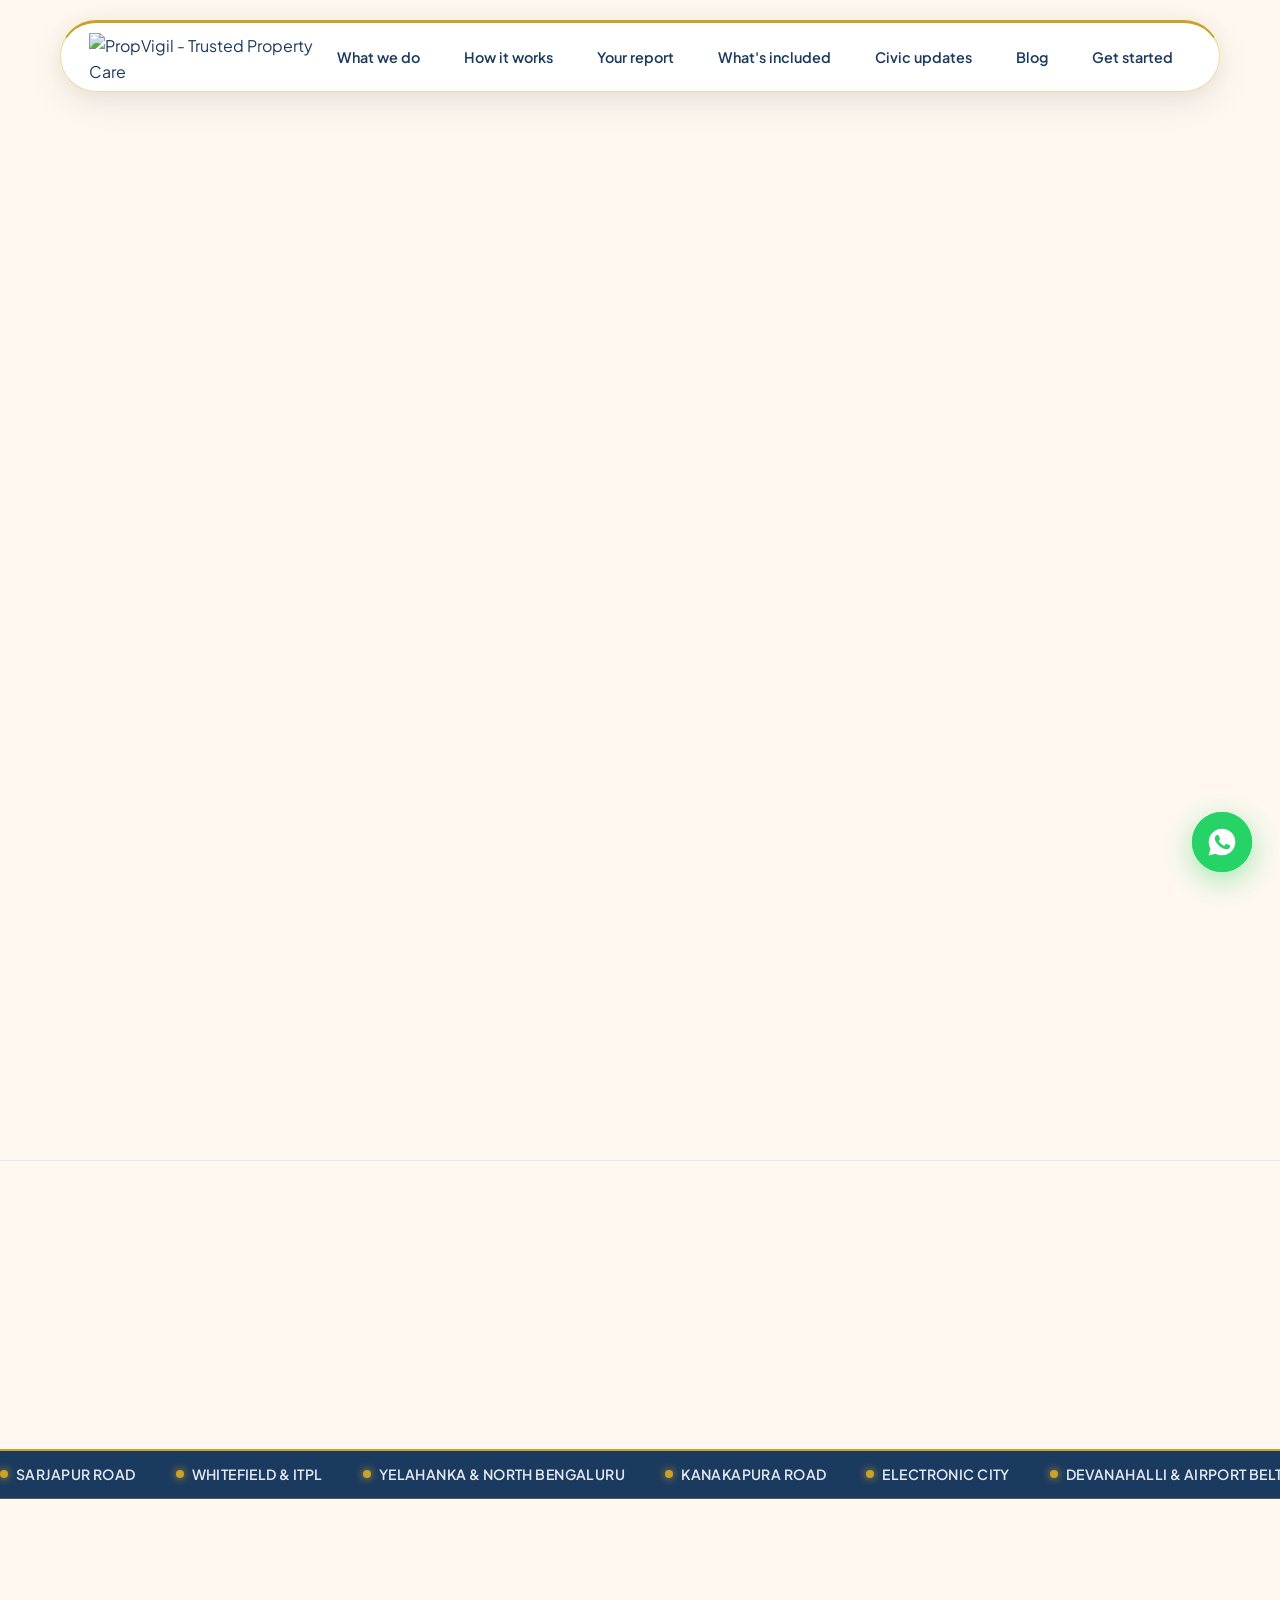
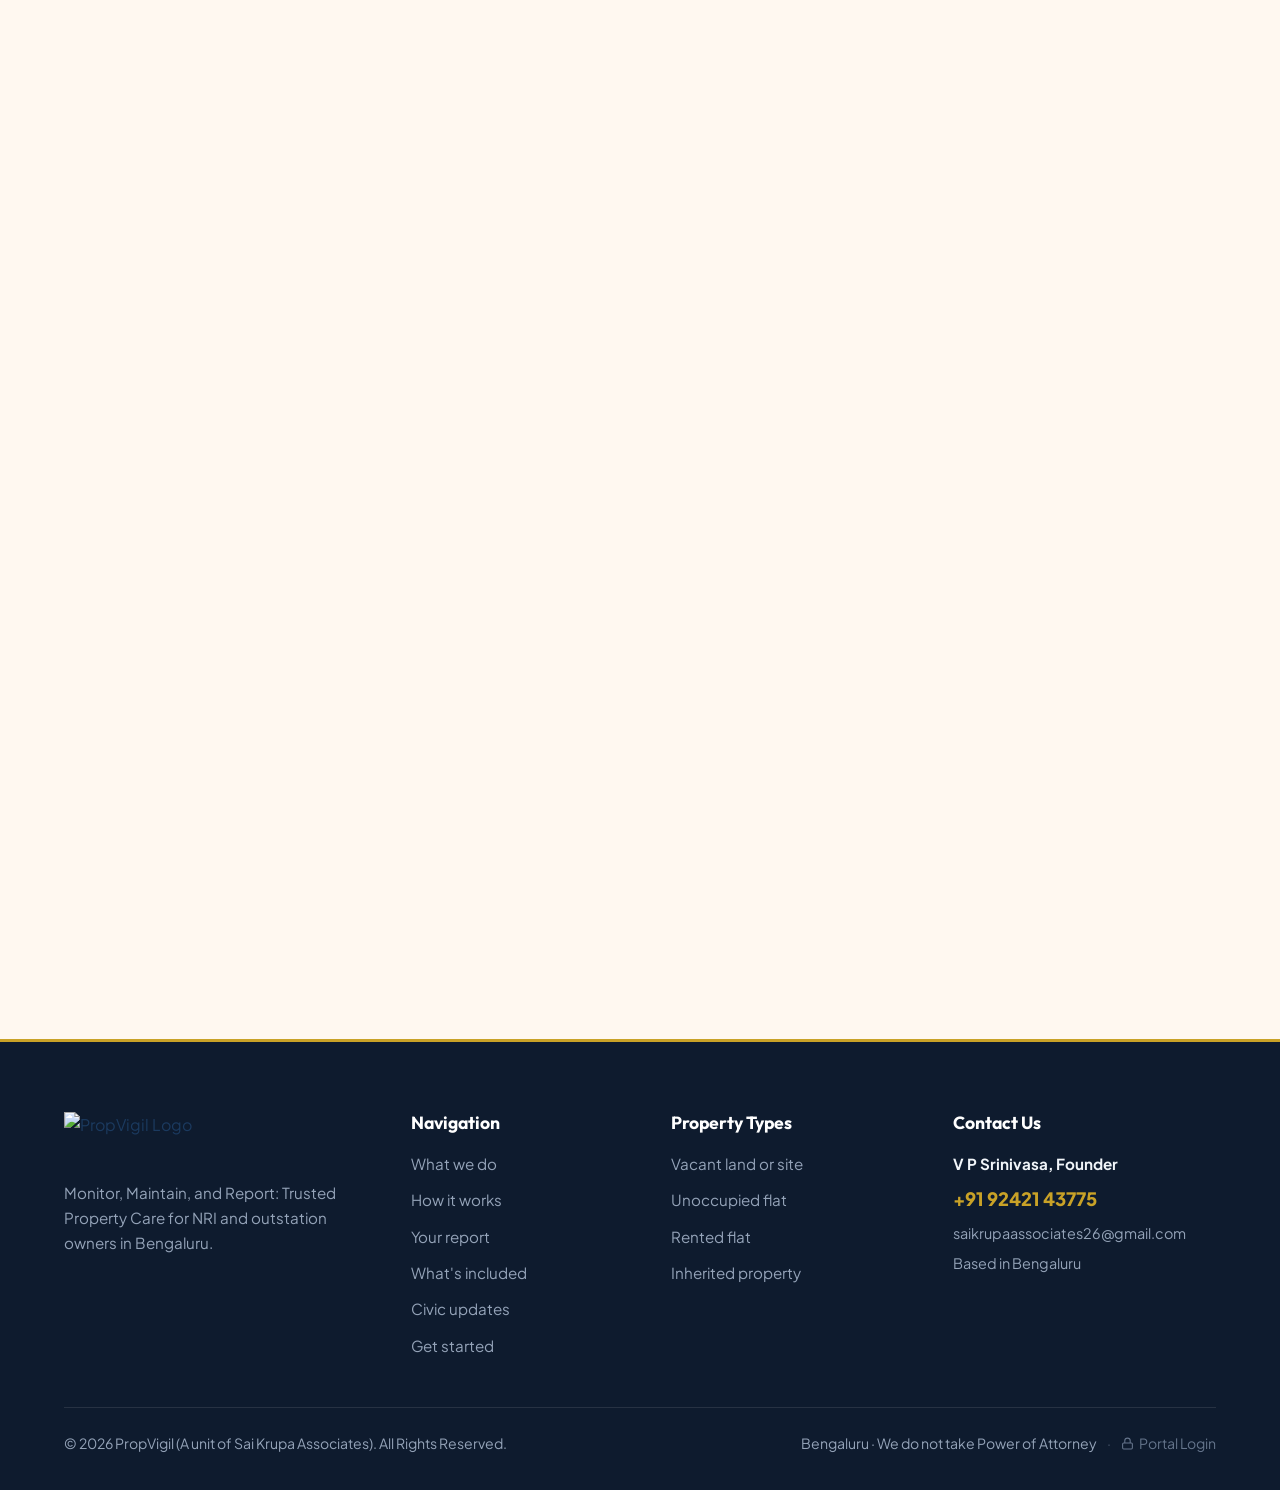
==== index.html @ ccb9d9da "Initial commit" ====
<!DOCTYPE html>
<html lang="en">
<head>
  <meta charset="UTF-8">
  <meta name="viewport" content="width=device-width, initial-scale=1.0">
  <title>Property Management in Bengaluru for NRI and Outstation Owners | PropVigil</title>
  <meta name="description" content="PropVigil inspects land, sites and flats in Bengaluru on a fixed schedule and sends dated, geotagged reports. For NRI and outstation property owners. Founded by V P Srinivasa (Sai Krupa Associates).">

  <!-- Fonts & Styles -->
  <link rel="preconnect" href="https://fonts.googleapis.com">
  <link rel="preconnect" href="https://fonts.gstatic.com" crossorigin>
  <link href="https://fonts.googleapis.com/css2?family=Plus+Jakarta+Sans:wght@300;400;500;600;700;800&family=Outfit:wght@400;500;600;700;800&family=Space+Grotesk:wght@500;700&display=swap" rel="stylesheet">
  <link rel="stylesheet" href="css/style.css">

  <!-- Schema Markup (LocalBusiness, Service, FAQPage) -->
  <script type="application/ld+json">
  {
    "@context": "https://schema.org",
    "@type": "LocalBusiness",
    "name": "PropVigil",
    "legalName": "Sai Krupa Associates",
    "url": "http://localhost:3000/",
    "telephone": "+919242143775",
    "email": "saikrupaassociates@gmail.com",
    "address": {
      "@type": "PostalAddress",
      "addressLocality": "Bengaluru",
      "addressRegion": "Karnataka",
      "addressCountry": "IN"
    },
    "description": "PropVigil provides trusted property management, vacant site inspections, geotagged photo reports, boundary checks, and flat maintenance for NRI and outstation owners in Bengaluru."
  }
  </script>
</head>
<body>

  <!-- Floating Island Navigation Header -->
  <header class="site-header">
    <div class="header-inner">
      <a href="index.html" class="brand-logo">
        <img src="assets/logo.svg" alt="PropVigil - Trusted Property Care" style="height: 48px; width: auto; display: block;">
      </a>

      <ul class="nav-menu">
        <li><a href="#what-we-do" class="nav-link">What we do</a></li>
        <li><a href="#how-it-works" class="nav-link">How it works</a></li>
        <li><a href="#the-report" class="nav-link">Your report</a></li>
        <li><a href="pricing.html" class="nav-link">What's included</a></li>
        <li><a href="civic-updates.html" class="nav-link">Civic updates</a></li>
        <li><a href="blog.html" class="nav-link">Blog</a></li>
        <li><a href="contact.html" class="nav-link">Get started</a></li>
      </ul>

      <div style="display: flex; gap: 12px; align-items: center;">
        <button class="mobile-nav-toggle" aria-label="Toggle navigation">☰</button>
      </div>
    </div>
  </header>

  <!-- Section 1: Hero -->
  <section class="hero-section">
    <div class="container">
      <div class="hero-grid">
        <div class="hero-content reveal-on-scroll">
          <div class="badge-chip">
            <svg width="14" height="14" viewBox="0 0 24 24" fill="none" stroke="currentColor" stroke-width="2"><circle cx="12" cy="12" r="10"/><polygon points="12 6 12 12 16 14"/></svg>
            <span>Bengaluru Property Care · NRI & Outstation Owners</span>
          </div>

          <h1 class="hero-title">
            Your property in Bengaluru, checked by someone who actually goes there.
          </h1>

          <p class="hero-subheading">
            PropVigil inspects land, sites and flats on a fixed schedule and sends you a dated, geotagged report. You see exactly what we saw, on the day we saw it. For owners living outside Bengaluru and outside India.
          </p>

          <div class="hero-buttons">
            <a href="https://wa.me/919242143775" target="_blank" class="btn btn-whatsapp" style="padding: 16px 34px; font-size: 1rem;">
              <svg width="18" height="18" viewBox="0 0 24 24" fill="none" stroke="currentColor" stroke-width="2"><path d="M21 11.5a8.38 8.38 0 0 1-.9 3.8 8.5 8.5 0 0 1-7.6 4.7 8.38 8.38 0 0 1-3.8-.9L3 21l1.9-5.7a8.38 8.38 0 0 1-.9-3.8 8.5 8.5 0 0 1 4.7-7.6 8.38 8.38 0 0 1 3.8-.9h.5a8.48 8.48 0 0 1 8 8v.5z"/></svg>
              <span>Talk to us on WhatsApp</span>
            </a>

            <a href="#the-report" class="btn btn-secondary" style="padding: 16px 28px; font-size: 0.95rem; background: var(--bg-white); border: 1.5px solid var(--brand-navy); color: var(--brand-navy); border-radius: var(--radius-sm); font-weight: 700; display: inline-flex; align-items: center; gap: 8px;">
              <span>See sample report — live on site</span>
            </a>
          </div>

          <div class="trust-strip">
            <div class="trust-chip">
              <svg width="16" height="16" viewBox="0 0 24 24" fill="none" stroke="currentColor" stroke-width="2"><path d="M21 10c0 7-9 13-9 13s-9-6-9-13a9 9 0 0 1 18 0z"/><circle cx="12" cy="10" r="3"/></svg>
              <span>Bengaluru</span>
            </div>
            <span>•</span>
            <div class="trust-chip">
              <svg width="16" height="16" viewBox="0 0 24 24" fill="none" stroke="currentColor" stroke-width="2"><path d="M12 22s8-4 8-10V5l-8-3-8 3v7c0 6 8 10 8 10z"/></svg>
              <span>A unit of Sai Krupa Associates</span>
            </div>
            <span>•</span>
            <div class="trust-chip">
              <svg width="16" height="16" viewBox="0 0 24 24" fill="none" stroke="currentColor" stroke-width="2"><circle cx="12" cy="12" r="10"/><line x1="4.93" y1="4.93" x2="19.07" y2="19.07"/></svg>
              <span>We do not take Power of Attorney</span>
            </div>
          </div>
        </div>

        <div class="hero-visual reveal-on-scroll">
          <div class="hero-image-card">
            <div class="hero-image-wrap">
              <img src="assets/hero.jpg" alt="Monitored Property Site in Bengaluru">
            </div>
            <div class="floating-geotag-badge">
              <svg width="14" height="14" viewBox="0 0 24 24" fill="none" stroke="#C9A227" stroke-width="2"><path d="M21 10c0 7-9 13-9 13s-9-6-9-13a9 9 0 0 1 18 0z"/><circle cx="12" cy="10" r="3"/></svg>
              <span>12.9716° N, 77.5946° E</span>
            </div>
          </div>
        </div>
      </div>

      <!-- Reviews Block (Replaces stats bar per A1) -->
      <div class="reviews-block reveal-on-scroll">
        <div class="reviews-grid">
          <div class="review-card">
            <div class="review-stars">★★★★★</div>
            <p class="review-text">"We live in the US and haven't visited Bangalore in three years. PropVigil sends us crisp, timestamped photos and video of our plot every month. Total peace of mind."</p>
            <div class="review-attribution">Karthik Ramanathan · San Jose, USA · Vacant plot (Sarjapur)</div>
          </div>

          <div class="review-card">
            <div class="review-stars">★★★★★</div>
            <p class="review-text">"Had recurring dumping issues on our site along Kanakapura Road. PropVigil got it cleared, repaired the compound fence, and has kept it completely clean since."</p>
            <div class="review-attribution">Meera Sundaram · London, UK · Open site (Kanakapura Road)</div>
          </div>

          <div class="review-card">
            <div class="review-stars">★★★★★</div>
            <p class="review-text">"The fixed camera angles make it obvious if anything changes. Real relief having a named person actually inspecting the flat and checking society notices."</p>
            <div class="review-attribution">Anand Venkat · Dubai, UAE · Unoccupied flat (Whitefield)</div>
          </div>
        </div>
      </div>
    </div>
  </section>

  <!-- Pricing Highlight Strip -->
  <section class="pricing-highlight-strip reveal-on-scroll">
    <div class="container">
      <div class="pricing-highlight-card">
        <div class="pricing-highlight-content">
          <div class="pricing-badge">
            <svg width="14" height="14" viewBox="0 0 24 24" fill="none" stroke="currentColor" stroke-width="2.5"><circle cx="12" cy="12" r="10"/><path d="M12 6v12M17 10H9.5a3.5 3.5 0 1 0 0 7h5"/></svg>
            <span>All-Inclusive Fixed Annual Plan</span>
          </div>
          <h2 class="pricing-highlight-headline">
            <span class="pricing-amount">₹15,599</span>
            <span class="pricing-headline-sub">a year. Any plot size.</span>
          </h2>
          <p class="pricing-highlight-line">
            <svg width="20" height="20" viewBox="0 0 24 24" fill="none" stroke="currentColor" stroke-width="2.5"><polyline points="20 6 9 17 4 12"/></svg>
            <span>Monthly visits, safety checks, and photos and videos as proof after every visit.</span>
          </p>
          <div class="pricing-cleaning-line">
            <svg width="15" height="15" viewBox="0 0 24 24" fill="none" stroke="currentColor" stroke-width="2.2"><circle cx="12" cy="12" r="10"/><line x1="12" y1="16" x2="12" y2="12"/><line x1="12" y1="8" x2="12.01" y2="8"/></svg>
            <span>Cleaning through the year is quoted per site.</span>
          </div>
        </div>
        <div class="pricing-highlight-actions">
          <a href="https://wa.me/919242143775?text=Hi%20PropVigil%2C%20I%20want%20to%20get%20started%20with%20the%20%E2%82%B915%2C599%2Fyear%20property%20care%20plan." target="_blank" class="btn btn-pricing-cta">
            <svg width="20" height="20" viewBox="0 0 24 24" fill="none" stroke="currentColor" stroke-width="2"><path d="M22 16.92v3a2 2 0 0 1-2.18 2 19.79 19.79 0 0 1-8.63-3.07 19.5 19.5 0 0 1-6-6 19.79 19.79 0 0 1-3.07-8.67A2 2 0 0 1 4.11 2h3a2 2 0 0 1 2 1.72 12.84 12.84 0 0 0 .7 2.81 2 2 0 0 1-.45 2.11L8.09 9.91a16 16 0 0 0 6 6l1.27-1.27a2 2 0 0 1 2.11-.45 12.84 12.84 0 0 0 2.81.7A2 2 0 0 1 22 16.92z"/></svg>
            <span>Call or WhatsApp us to get started</span>
          </a>
          <span class="pricing-cta-subtext">Direct line to founders · Fast response</span>
        </div>
      </div>
    </div>
  </section>

  <!-- Location Coverage Animated Ticker Strip -->
  <div class="location-ticker-strip">
    <div class="ticker-wrap">
      <div class="ticker-item"><span class="city-dot"></span> SARJAPUR ROAD</div>
      <div class="ticker-item"><span class="city-dot"></span> WHITEFIELD &amp; ITPL</div>
      <div class="ticker-item"><span class="city-dot"></span> YELAHANKA &amp; NORTH BENGALURU</div>
      <div class="ticker-item"><span class="city-dot"></span> KANAKAPURA ROAD</div>
      <div class="ticker-item"><span class="city-dot"></span> ELECTRONIC CITY</div>
      <div class="ticker-item"><span class="city-dot"></span> DEVANAHALLI &amp; AIRPORT BELT</div>
      <div class="ticker-item"><span class="city-dot"></span> BANNERGHATTA ROAD</div>
      <div class="ticker-item"><span class="city-dot"></span> HSR LAYOUT &amp; KORAMANGALA</div>
      <div class="ticker-item"><span class="city-dot"></span> HENNUR &amp; THANISANDRA</div>
      <div class="ticker-item"><span class="city-dot"></span> SARJAPUR ROAD</div>
      <div class="ticker-item"><span class="city-dot"></span> WHITEFIELD &amp; ITPL</div>
      <div class="ticker-item"><span class="city-dot"></span> YELAHANKA &amp; NORTH BENGALURU</div>
    </div>
  </div>


  <!-- Section 2: What do you own? Expandable Accordion Blocks -->
  <section id="what-we-do" class="section-padding">
    <div class="container">
      <div class="section-header reveal-on-scroll">
        <h2 class="section-title">What do you own?</h2>
        <p class="section-intro">Different properties fail in different ways. Tell us which one is yours.</p>
      </div>

      <!-- Interactive Property Category Showcase -->
      <div class="prop-tabs-container reveal-on-scroll">
        <!-- Tab Navigation Bar -->
        <div class="prop-tab-nav">
          <button class="prop-tab-btn active" data-tab="panel-land">
            <span>Vacant land or site</span>
          </button>
          <button class="prop-tab-btn" data-tab="panel-flat">
            <span>Locked / unoccupied flat</span>
          </button>
          <button class="prop-tab-btn" data-tab="panel-rented">
            <span>Rented flat</span>
          </button>
          <button class="prop-tab-btn" data-tab="panel-inherited">
            <span>Inherited property</span>
          </button>
        </div>

        <!-- Panel 1: Vacant Land -->
        <div id="panel-land" class="prop-tab-panel active">
          <div class="prop-details-grid">
            <div class="prop-info-card warning-card">
              <span class="card-header-badge red">WHAT GOES WRONG WHEN NOBODY VISITS</span>
              <h4>Dumping, Encroachment &amp; Notice Risks</h4>
              <p>Waste and debris get dumped. Boundary stones go missing. A neighbour's compound wall moves. Someone parks, stores material, or builds a shed. A municipal notice is issued and nobody tells you. Years pass and the site is no longer quite the shape it was.</p>
            </div>

            <div class="prop-info-card checklist-card">
              <span class="card-header-badge gold">WHAT WE CHECK ON EVERY VISIT</span>
              <h4>10-Point Physical Site Audit</h4>
              <ul class="check-list-grid">
                <li>Boundary markers and stones — present, moved, missing</li>
                <li>Encroachment: structures, storage, parking, sheds, crops</li>
                <li>Waste, debris and construction dumping</li>
                <li>Fence, gate and compound wall condition</li>
                <li>Any notice, marking or posting on or near the site</li>
                <li>Neighbouring construction affecting your boundary</li>
              </ul>
              <p style="font-size: 0.88rem; color: var(--text-muted); margin-top: 12px;"><em>Complete 10-point audit recorded on every visit, listed in full in your report.</em></p>
            </div>

            <div class="prop-info-card execution-card">
              <span class="card-header-badge green">WHAT YOU GET &amp; HOW WE EXECUTE THE WORK</span>
              <h4>Cleared, Then Kept Clear</h4>
              <p>You get a dated report with geotagged photographs from fixed camera angles.</p>
              <p style="margin-top: 10px;">The first clearing — accumulated waste, construction debris, overgrowth — is quoted after we have seen the site, because the cost depends on the volume and the number of disposal trips. Once the site is clear, keeping it clear is part of your annual plan and is not billed again.</p>
              <p style="margin-top: 10px;">Other work — fencing, gate and boundary marker replacement, signage, or resolving a municipal notice — is quoted before it starts and carried out only after you approve it in writing.</p>
            </div>
          </div>
        </div>

        <!-- Panel 2: Locked Flat -->
        <div id="panel-flat" class="prop-tab-panel">
          <div class="prop-details-grid">
            <div class="prop-info-card warning-card">
              <span class="card-header-badge red">WHAT GOES WRONG WHEN NOBODY VISITS</span>
              <h4>Damp, Leakage &amp; Silent Deterioration</h4>
              <p>An empty flat deteriorates faster than empty land. Damp spreads behind furniture. A slow leak from the flat above goes unnoticed for a year. Seals perish, taps seize, drains dry out and let smells in. Pests settle. Society dues accumulate quietly until there is a notice on the door.</p>
            </div>

            <div class="prop-info-card checklist-card">
              <span class="card-header-badge gold">WHAT WE CHECK ON EVERY VISIT</span>
              <h4>Full Apartment Health Check</h4>
              <ul class="check-list-grid">
                <li>Ceilings, walls and skirting for damp, seepage and cracks</li>
                <li>All taps and drains run, traps refilled, flat aired</li>
                <li>Pest signs — droppings, nesting, termite trails</li>
                <li>Electrical and water meter readings recorded</li>
                <li>Doors, locks, grilles and balcony condition</li>
                <li>Society notices, circulars and dues status</li>
              </ul>
              <p style="font-size: 0.88rem; color: var(--text-muted); margin-top: 12px;"><em>Plus a further ten checks on every visit, listed in full in your report.</em></p>
            </div>

            <div class="prop-info-card execution-card">
              <span class="card-header-badge green">WHAT YOU GET &amp; HOW WE EXECUTE THE WORK</span>
              <h4>Room-by-Room Report &amp; Maintenance Execution</h4>
              <p>Room-by-room photographs and recorded meter readings. We handle damp/seepage repairs, plumbing, electrical fixes, pest control, deep cleaning before move-in, and society dues payments. Each job is quoted and approved in writing first.</p>
            </div>
          </div>
        </div>

        <!-- Panel 3: Rented Flat -->
        <div id="panel-rented" class="prop-tab-panel">
          <div class="prop-details-grid">
            <div class="prop-info-card warning-card">
              <span class="card-header-badge red">WHAT GOES WRONG WHEN NOBODY VISITS</span>
              <h4>Late Rent, Subletting &amp; Handover Disputes</h4>
              <p>Rent arrives late, then later, then with explanations. The flat is sublet without your knowledge. Damage accumulates and is only discovered at handover, by which time the deposit argument is already lost. Society compliance lapses in your name.</p>
            </div>

            <div class="prop-info-card checklist-card">
              <span class="card-header-badge gold">WHAT WE CHECK ON EVERY VISIT</span>
              <h4>Tenant &amp; Compliance Audit</h4>
              <ul class="check-list-grid">
                <li>Rent received, verified against agreed date</li>
                <li>Tenant in occupancy — named tenant verified</li>
                <li>Flat condition checked against move-in record</li>
                <li>Maintenance issues reported by tenant</li>
                <li>Society dues and compliance status</li>
                <li>Agreement and renewal dates tracked</li>
              </ul>
            </div>

            <div class="prop-info-card execution-card">
              <span class="card-header-badge green">WHAT YOU GET &amp; HOW WE EXECUTE THE WORK</span>
              <h4>Condition Reports &amp; Handover Coordination</h4>
              <p>Move-in and move-out condition reports with photographs so deposit arguments are settled on clear evidence. We follow up on late rent, coordinate repairs, and handle tenant handovers. <em>Note: We do not collect your rent; rent is paid by tenant directly to your bank account.</em></p>
            </div>
          </div>
        </div>

        <!-- Panel 4: Inherited Property -->
        <div id="panel-inherited" class="prop-tab-panel">
          <div class="prop-details-grid">
            <div class="prop-info-card warning-card">
              <span class="card-header-badge red">WHAT GOES WRONG WHEN NOBODY VISITS</span>
              <h4>Unclear Boundaries &amp; Unauthorized Possession</h4>
              <p>Often the owner does not know precisely what they own. Boundaries are described by landmarks that no longer exist. A relative or long-standing occupant is in possession. Records are incomplete. Nothing is urgent until it suddenly is.</p>
            </div>

            <div class="prop-info-card checklist-card">
              <span class="card-header-badge gold">WHAT WE DO ON OUR FIRST VISIT</span>
              <h4>One-Time Property Ground Survey</h4>
              <p>We locate the property, photograph it, record its present condition and who is in occupation, and give you a written account of what is actually there. What you do next is your decision — and if it needs a lawyer, we will say so plainly.</p>
            </div>

            <div class="prop-info-card execution-card">
              <span class="card-header-badge green">WHAT YOU GET &amp; HOW WE EXECUTE THE WORK</span>
              <h4>Site Clearing, Boundary Fencing &amp; Regular Oversight</h4>
              <p>Clearing years of accumulated waste and overgrowth, re-establishing unclear boundaries on the ground, securing the plot with fencing and signage, followed by regular scheduled visits so the property does not drift again.</p>
            </div>
          </div>
        </div>
      </div>
    </div>
  </section>

  <!-- Section 3: How it works (A3) -->
  <section id="how-it-works" class="section-padding" style="background: var(--bg-light); border-top: 1px solid var(--border-light); border-bottom: 1px solid var(--border-light);">
    <div class="container">
      <div class="section-header reveal-on-scroll">
        <h2 class="section-title">Four steps. No surprises.</h2>
      </div>

      <div class="steps-grid reveal-on-scroll">
        <div class="step-card">
          <div class="step-number">1</div>
          <h3>1 — Tell us where it is</h3>
          <p>Send the location on WhatsApp. Site number, address, or a dropped pin.</p>
        </div>

        <div class="step-card">
          <div class="step-number">2</div>
          <h3>2 — We visit</h3>
          <p>A named person goes to your property. Not a subcontractor you have never heard of — you are told who is going.</p>
        </div>

        <div class="step-card">
          <div class="step-number">3</div>
          <h3>3 — You get the report</h3>
          <p>Within 2–3 working days. Dated, geotagged photographs, a short video, and written observations. Sent on WhatsApp and email.</p>
        </div>

        <div class="step-card">
          <div class="step-number">4</div>
          <h3>4 — We clear it, and keep it clear</h3>
          <p>The site does not go back to where it was between visits.</p>
        </div>
      </div>
    </div>
  </section>

  <!-- Section: Cleaning is part of the plan (A2) -->
  <section class="section-padding" style="background: var(--bg-dark); border-bottom: 1px solid var(--border-light);">
    <div class="container">
      <div class="cleaning-plan-card reveal-on-scroll">
        <h2 class="cleaning-plan-title">Cleaning is part of the plan</h2>
        <div class="cleaning-plan-body">
          <p>The first clearing is quoted after we have seen the site — how much has been dumped, how overgrown it is, how many trips it takes to remove. You get that figure in writing before anything starts.</p>
          <p>After that, keeping it clear is part of your annual plan. You are not billed for cleaning again.</p>
          <p>Anything else — fencing, gate or compound wall repair, boundary markers, resolving a municipal notice — is quoted separately. Nothing is done, and nothing is spent, without your approval in writing.</p>
        </div>
        <div style="margin-top: 24px;">
          <a href="https://wa.me/919242143775" target="_blank" class="btn btn-whatsapp" style="padding: 14px 30px;">
            <span>Send us the location on WhatsApp</span>
          </a>
        </div>
      </div>
    </div>
  </section>

  <!-- Section 4: A detailed report on your property (A5) -->
  <section id="the-report" class="section-padding report-section">
    <div class="container">
      <div class="section-header reveal-on-scroll">
        <h2 class="section-title">A detailed report on your property, every time we visit</h2>
        <p class="section-intro">You cannot go and look yourself. So the report has to stand up on its own.</p>
      </div>

      <div class="report-grid reveal-on-scroll">
        <div class="report-feature-card">
          <h4>The date and the place are on the photograph</h4>
          <p>Every photograph carries the GPS coordinates of where it was taken and the date and time it was taken. Not typed underneath — inside the file. Ask for the original files any time and we will send them.</p>
        </div>

        <div class="report-feature-card">
          <h4>The same corner, every time</h4>
          <p>We photograph from the same fixed positions on every visit. Same corner, same angle, same frame. One report tells you how your property looks today. Four reports tell you whether it is holding steady or slipping.</p>
        </div>

        <div class="report-feature-card">
          <h4>The name of the person who went</h4>
          <p>Every report names the person who visited. If something in it does not make sense, there is someone to ask.</p>
        </div>

        <div class="report-feature-card">
          <h4>A short video, so you can look around yourself</h4>
          <p>A walk-through with every report. Photographs show you what we chose to show you. The video shows you the rest.</p>
        </div>
      </div>

      <!-- Before / After Property Transformation Showcase -->
      <div class="before-after-container reveal-on-scroll">
        <h3 style="font-size: 1.5rem; color: var(--brand-navy); margin-bottom: 8px;">Visual Proof on Every Inspection</h3>
        <p style="color: var(--text-muted); font-size: 0.95rem; margin-bottom: 20px;">Real geotagged before and after photographs provided with every inspection report.</p>
        
        <!-- Showcase Pair 1 -->
        <div class="before-after-case">
          <div class="before-after-grid">
            <div class="ba-card">
              <span class="ba-badge before">BEFORE CARE</span>
              <img src="assets/before.jpg" alt="Property site before inspection and clearing">
              <div class="ba-caption">Unattended site with accumulation and unchecked boundaries</div>
            </div>
            <div class="ba-card">
              <span class="ba-badge after">AFTER PROPVIGIL CARE</span>
              <img src="assets/after.jpg" alt="Property site after PropVigil care and maintenance">
              <div class="ba-caption">Cleared, fenced, and verified with geotagged report</div>
            </div>
          </div>
        </div>

        <!-- Showcase Pair 2 -->
        <div class="before-after-case" style="margin-top: 24px; padding-top: 20px; border-top: 1px dashed rgba(201, 162, 39, 0.3);">
          <div class="before-after-grid">
            <div class="ba-card">
              <span class="ba-badge before">BEFORE CARE</span>
              <img src="assets/before-2.jpg" alt="Overgrown vacant plot before clearing">
              <div class="ba-caption">Overgrown site with dense weed accumulation and boundary vulnerability</div>
            </div>
            <div class="ba-card">
              <span class="ba-badge after">AFTER PROPVIGIL CARE</span>
              <img src="assets/after-2.jpg" alt="Vacant plot cleared, graded and verified">
              <div class="ba-caption">Complete plot de-weeding, ground leveling, and geotagged inspection</div>
            </div>
          </div>
        </div>

        <!-- Showcase Pair 3 -->
        <div class="before-after-case" style="margin-top: 24px; padding-top: 20px; border-top: 1px dashed rgba(201, 162, 39, 0.3);">
          <div class="before-after-grid">
            <div class="ba-card">
              <span class="ba-badge before">BEFORE CARE</span>
              <img src="assets/before-3.jpg" alt="Unmaintained roadside plot with weed overgrowth before clearing">
              <div class="ba-caption">Unmaintained roadside plot with weed overgrowth and perimeter debris</div>
            </div>
            <div class="ba-card">
              <span class="ba-badge after">AFTER PROPVIGIL CARE</span>
              <img src="assets/after-3.jpg" alt="Cleared roadside plot with secure fencing">
              <div class="ba-caption">Thoroughly cleared, fenced boundary with complete perimeter security</div>
            </div>
          </div>
        </div>
      </div>

      <!-- Live Interactive Sample Inspection Report Showcase (A6) -->
      <div class="live-report-wrapper reveal-on-scroll">
        <!-- Header Banner -->
        <div class="report-header-banner">
          <div class="report-header-top">
            <div class="report-brand-meta">
              <svg width="36" height="36" viewBox="0 0 24 24" fill="none" stroke="#C9A227" stroke-width="2">
                <path d="M12 22s8-4 8-10V5l-8-3-8 3v7c0 6 8 10 8 10z"/>
                <circle cx="12" cy="11" r="3"/>
              </svg>
              <div>
                <div class="report-title-text">PROPVIGIL</div>
                <div class="report-subtitle-text">Monitor, Maintain, and Report: Trusted Property Care</div>
              </div>
            </div>
            
            <div style="text-align: right;">
              <span class="badge-chip" style="background: rgba(212, 175, 55, 0.2); color: #D4AF37; border-color: #D4AF37;">
                SAMPLE INSPECTION REPORT
              </span>
            </div>
          </div>

          <!-- Metadata Table Grid -->
          <div class="report-meta-grid">
            <div class="report-meta-item">
              <span class="lbl">PROPERTY REFERENCE</span>
              <span class="val">PV-2026-0041</span>
            </div>
            <div class="report-meta-item">
              <span class="lbl">SITE DETAILS</span>
              <span class="val">Site No. 00, Bengaluru 5600XX</span>
            </div>
            <div class="report-meta-item">
              <span class="lbl">DIMENSIONS</span>
              <span class="val">30 × 40 ft — 1,200 sq ft</span>
            </div>
            <div class="report-meta-item">
              <span class="lbl">INSPECTION DATE</span>
              <span class="val">14 August 2026 (10:30–11:15 IST)</span>
            </div>
            <div class="report-meta-item">
              <span class="lbl">VISIT NUMBER</span>
              <span class="val">3 of 4 — Current Plan Year</span>
            </div>
            <div class="report-meta-item">
              <span class="lbl">INSPECTED BY</span>
              <span class="val">Rajesh Kumar, Lead Inspector</span>
            </div>
          </div>

          <!-- Status Alert Banner -->
          <div class="report-status-alert">
            <svg width="22" height="22" viewBox="0 0 24 24" fill="none" stroke="currentColor" stroke-width="2.5"><circle cx="12" cy="12" r="10"/><line x1="12" y1="8" x2="12" y2="12"/><line x1="12" y1="16" x2="12.01" y2="16"/></svg>
            <span>STATUS AT THIS VISIT: ACTION RECOMMENDED — See Clearance Quote Below</span>
          </div>
        </div>

        <!-- Report Body Content -->
        <div class="report-body-content">
          
          <!-- Summary Box -->
          <div class="report-section-label">IN ONE LINE SUMMARY</div>
          <div class="report-summary-box">
            The site is secure and the boundary is unchanged. Construction waste has been dumped along the northern edge since the last visit, and overgrowth has reached roughly knee height across the site. Neither is urgent. Both are worth clearing before the next monsoon.
          </div>

          <!-- 10-Point Checklist Table -->
          <div class="report-section-label">10-POINT PHYSICAL SITE AUDIT</div>
          <div class="data-table-wrapper" style="margin-bottom: 32px;">
            <table class="checklist-report-table">
              <thead>
                <tr>
                  <th>Inspection Check Point</th>
                  <th>Status</th>
                  <th>Observation Details</th>
                </tr>
              </thead>
              <tbody>
                <tr>
                  <td><strong>1. Boundary markers</strong></td>
                  <td><span class="status-dot pass">✓ PASS</span></td>
                  <td>All four present, positions unchanged</td>
                </tr>
                <tr>
                  <td><strong>2. Compound wall / fencing</strong></td>
                  <td><span class="status-dot pass">✓ PASS</span></td>
                  <td>Intact. Minor rust on gate hinge</td>
                </tr>
                <tr>
                  <td><strong>3. Encroachment</strong></td>
                  <td><span class="status-dot pass">✓ PASS</span></td>
                  <td>None observed</td>
                </tr>
                <tr>
                  <td><strong>4. Waste &amp; debris</strong></td>
                  <td><span class="status-dot warn">ACTION ADVISED</span></td>
                  <td>Construction debris, northern edge — new since last visit</td>
                </tr>
                <tr>
                  <td><strong>5. Overgrowth</strong></td>
                  <td><span class="status-dot warn">ACTION ADVISED</span></td>
                  <td>Knee height across site — clearing advised</td>
                </tr>
                <tr>
                  <td><strong>6. Access road</strong></td>
                  <td><span class="status-dot pass">✓ PASS</span></td>
                  <td>Motorable. No obstruction</td>
                </tr>
                <tr>
                  <td><strong>7. Ownership signage</strong></td>
                  <td><span class="status-dot pass">✓ PASS</span></td>
                  <td>Present and legible</td>
                </tr>
                <tr>
                  <td><strong>8. Standing water</strong></td>
                  <td><span class="status-dot pass">✓ PASS</span></td>
                  <td>None</td>
                </tr>
                <tr>
                  <td><strong>9. Notices or markings</strong></td>
                  <td><span class="status-dot pass">✓ PASS</span></td>
                  <td>None on or near the site</td>
                </tr>
                <tr>
                  <td><strong>10. Neighbouring activity</strong></td>
                  <td><span class="status-dot pass">✓ PASS</span></td>
                  <td>Construction on adjoining plot — monitoring</td>
                </tr>
              </tbody>
            </table>
          </div>

          <!-- Fixed Camera Positions Grid -->
          <div class="report-section-label">PHOTOGRAPHIC RECORD — 4 FIXED CAMERA POSITIONS</div>
          <p style="font-size: 0.92rem; color: var(--text-muted); margin-bottom: 16px;">We photograph from the same four positions on every visit, so consecutive reports can be compared directly. Each image carries intact GPS metadata.</p>
          
          <div class="camera-positions-grid">
            <div class="camera-photo-card">
              <img src="assets/pos_a.jpg" class="camera-photo-img" alt="Position A - North-east corner">
              <div class="camera-photo-body">
                <span class="pos-chip">POSITION A</span>
                <h4 style="font-size: 0.95rem; color: var(--brand-navy); margin-top: 4px;">North-east corner, facing south-west</h4>
                <p style="font-size: 0.85rem; color: var(--text-muted);">Wide shot showing full site, visible boundaries and adjoining plot.</p>
                <div class="geotag-line">GPS: 12.9716 N, 77.5946 E · 14 Aug 2026 10:35 IST</div>
              </div>
            </div>

            <div class="camera-photo-card">
              <img src="assets/pos_b.jpg" class="camera-photo-img" alt="Position B - South-west corner">
              <div class="camera-photo-body">
                <span class="pos-chip">POSITION B</span>
                <h4 style="font-size: 0.95rem; color: var(--brand-navy); margin-top: 4px;">South-west corner, facing north-east</h4>
                <p style="font-size: 0.85rem; color: var(--text-muted);">Opposite wide shot. Together A and B cover the whole site.</p>
                <div class="geotag-line">GPS: 12.9716 N, 77.5946 E · 14 Aug 2026 10:42 IST</div>
              </div>
            </div>

            <div class="camera-photo-card">
              <img src="assets/pos_c.jpg" class="camera-photo-img" alt="Position C - Road frontage">
              <div class="camera-photo-body">
                <span class="pos-chip">POSITION C</span>
                <h4 style="font-size: 0.95rem; color: var(--brand-navy); margin-top: 4px;">Road frontage, facing the site</h4>
                <p style="font-size: 0.85rem; color: var(--text-muted);">Access, gate, ownership signage and approach condition.</p>
                <div class="geotag-line">GPS: 12.9716 N, 77.5946 E · 14 Aug 2026 10:48 IST</div>
              </div>
            </div>

            <div class="camera-photo-card">
              <img src="assets/pos_d.jpg" class="camera-photo-img" alt="Position D - Centre of site">
              <div class="camera-photo-body">
                <span class="pos-chip">POSITION D</span>
                <h4 style="font-size: 0.95rem; color: var(--brand-navy); margin-top: 4px;">Centre of site, facing north</h4>
                <p style="font-size: 0.85rem; color: var(--text-muted);">Ground condition, overgrowth height and dumping examination.</p>
                <div class="geotag-line">GPS: 12.9716 N, 77.5946 E · 14 Aug 2026 10:55 IST</div>
              </div>
            </div>
          </div>

          <!-- Recommendation Banner -->
          <div class="recommendation-banner">
            <div>
              <h4 style="color: var(--brand-navy); font-size: 1.1rem; margin-bottom: 4px;">WHAT WE RECOMMEND FOR THIS SITE</h4>
              <p style="color: var(--text-body); font-size: 0.95rem;">Clear the construction debris and cut back the overgrowth before monsoon. <em>Nothing is carried out until approved in writing.</em></p>
            </div>
            
            <a href="https://wa.me/919242143775" target="_blank" class="btn btn-whatsapp" style="padding: 12px 24px; font-size: 0.9rem; white-space: nowrap;">
              <span>Talk to us on WhatsApp</span>
            </a>
          </div>

        </div>
      </div>

      <p style="text-align: center; margin-top: 40px; font-size: 1.05rem; color: var(--text-body); max-width: 800px; margin-left: auto; margin-right: auto;" class="reveal-on-scroll">
        The report is not the end of the job. It is how we agree what the job is. Once you know what your property needs, we are the ones who do it — quoted first, approved by you, photographed when it is done.
      </p>
    </div>
  </section>

  <!-- Section 5: Power of Attorney (Elevated Trust Card) -->
  <section class="poa-band">
    <div class="container">
      <div class="poa-trust-card reveal-on-scroll">
        <div class="poa-badge">ABSOLUTE TRUST &amp; ZERO POWER OF ATTORNEY POLICY</div>
        <h2>We do not take Power of Attorney.</h2>
        <p>We do not ask for Power of Attorney, and we do not hold your original title documents. We have never taken either, and we do not intend to.</p>
        <p>Everything we do — visiting, photographing, clearing, checking a boundary, meeting a plumber — is done under a service agreement and your written instruction. None of it requires us to stand in your place legally.</p>
        <p>If a specific act ever needs formal authorisation, we will tell you what it is, and you should have your own lawyer draft a limited authorisation covering that act alone. We will not draft it, and we will not suggest anything broader.</p>
        <p class="poa-highlight">We are a property care service. We are not your legal representative.</p>
      </div>
    </div>
  </section>

  <!-- Section 6: What we do not do -->
  <section class="section-padding">
    <div class="container">
      <div class="section-header reveal-on-scroll" style="text-align: left; max-width: 100%;">
        <h2 class="section-title">What we do not do</h2>
        <ul style="font-size: 1.05rem; line-height: 2.1; padding-left: 24px; color: var(--text-dark); max-width: 850px; margin-top: 20px;">
          <li>We do not take Power of Attorney or hold original documents</li>
          <li>We do not collect your rent</li>
          <li>We do not give legal advice, or opinions on title</li>
          <li>We do not act as brokers, and we do not sell or lease your property</li>
          <li>We do not carry out any work, or spend any money, without your written approval</li>
          <li>We do not claim any government affiliation, approval or empanelment</li>
        </ul>
      </div>
    </div>
  </section>

  <!-- Section 7: Civic updates teaser (A9) -->
  <section class="section-padding">
    <div class="container">
      <div class="reveal-on-scroll">
        <h2 class="section-title">Municipal notices you would not otherwise hear about</h2>
        <p class="section-intro" style="text-align: left; margin-bottom: 30px;">
          Bengaluru's civic bodies issue notices that place obligations on property owners, with deadlines and recovery costs attached. If you do not live here, you will not see them. We track them and post them here as they are issued, with the original document available on request and the relevant bye-law cited.
        </p>

        <div style="background: var(--gold-light); border: 1px solid var(--border-gold); padding: 28px; border-radius: var(--radius-md);">
          <span style="font-size: 0.8rem; font-weight: 700; color: var(--brand-gold); text-transform: uppercase;">LATEST ENTRY</span>
          <h3 style="font-size: 1.3rem; margin: 8px 0 10px 0;">Greater Bengaluru Authority, 10 August 2026: vacant site owners directed to clear waste and debris</h3>
          <p style="font-size: 0.95rem; margin-bottom: 18px; color: var(--text-body);">Ref CC/PS/PR/240/2026-27 under Solid Waste Management Bye-laws 2020 & Section 285(2) of Greater Bengaluru Governance Act, 2024.</p>
          <a href="civic-updates.html" class="btn btn-gold" style="padding: 10px 22px; font-size: 0.9rem;">
            <span>Read full notice & rate schedule</span>
          </a>
        </div>
      </div>
    </div>
  </section>

  <!-- Section 8: Who we are -->
  <section class="section-padding" style="background: var(--bg-light); border-top: 1px solid var(--border-light);">
    <div class="container">
      <div class="who-we-are-grid reveal-on-scroll">
        <div>
          <h2 class="section-title">Who you are dealing with</h2>
          <h3 style="font-size: 1.4rem; color: var(--brand-gold); margin-bottom: 18px;">PropVigil started because my father kept being asked for help.</h3>

          <p style="margin-bottom: 16px;">V P Srinivasa has worked in real estate in Bengaluru since the early 2000s. In that time, people close to him — friends, relatives, former clients who had moved abroad — would ask him to go and look at a site. Check whether anything had been dumped. See if the fence was still standing. Send a photograph.</p>
          <p style="margin-bottom: 16px;">He did it because they asked, and because there was nobody else they could ask.</p>
          <p style="margin-bottom: 24px;">Over the years it became clear how many owners are in that position and do not have a Srinivasa to call. Plots bought as an investment ten years ago, in a city the owner now visits once every three years. Nobody dishonest, necessarily — just nobody looking. So we made it a service, with a schedule, a report and a price, instead of a favour.</p>

          <p><strong style="font-size: 1.1rem; color: var(--brand-navy);">V P Srinivasa, Founder</strong><br>
          <a href="tel:+919242143775" style="font-weight: 700; color: var(--brand-navy); font-size: 1.1rem; text-decoration: none;">+91 92421 43775</a> — <a href="tel:+919242143775" style="color: inherit; text-decoration: none;">call</a> or <a href="https://wa.me/919242143775" target="_blank" rel="noopener noreferrer" style="color: inherit; text-decoration: none;">WhatsApp</a></p>
          <p style="margin-top: 10px; font-size: 0.92rem; color: var(--text-muted);">PropVigil is a unit of Sai Krupa Associates, based in Bengaluru. We work on properties in and around Bengaluru, for owners living anywhere in the world.</p>
        </div>

        <div class="founder-card">
          <img src="assets/founder.svg" alt="V P Srinivasa, Founder & Managing Principal - PropVigil" class="founder-photo-img">

          <table style="width: 100%; font-size: 0.9rem; line-height: 2;">
            <tr>
              <td style="color: var(--text-muted);">Registered entity</td>
              <td><strong>Sai Krupa Associates</strong></td>
            </tr>
            <tr>
              <td style="color: var(--text-muted);">Address</td>
              <td>Bengaluru, Karnataka</td>
            </tr>
          </table>
        </div>
      </div>
    </div>
  </section>

  <!-- Section 9: Frequently asked questions -->
  <section class="section-padding">
    <div class="container">
      <div class="section-header reveal-on-scroll">
        <h2 class="section-title">Frequently asked questions</h2>
      </div>

      <div class="faq-grid reveal-on-scroll">
        <div class="faq-item">
          <h4>
            <span>How do I know you actually visited?</span>
            <div class="accordion-icon">▼</div>
          </h4>
          <div class="faq-answer">
            <p>Every photograph in your report carries GPS coordinates and a timestamp. The metadata is intact and we will send you the original files if you ask.</p>
          </div>
        </div>

        <div class="faq-item">
          <h4>
            <span>How do I know the photographs are not reused from an earlier visit?</span>
            <div class="accordion-icon">▼</div>
          </h4>
          <div class="faq-answer">
            <p>We shoot from fixed positions each time, so consecutive reports show the same scene with the light, the season and the ground conditions different. Reused images are obvious in that format. The metadata settles it either way.</p>
          </div>
        </div>

        <div class="faq-item">
          <h4>
            <span>Do you need Power of Attorney?</span>
            <div class="accordion-icon">▼</div>
          </h4>
          <div class="faq-answer">
            <p>No. We do not take it and we do not hold original documents.</p>
          </div>
        </div>

        <div class="faq-item">
          <h4>
            <span>Do you handle my money?</span>
            <div class="accordion-icon">▼</div>
          </h4>
          <div class="faq-answer">
            <p>Only for work you have approved. Rent is paid to you directly by your tenant. We verify and follow up; we do not collect.</p>
          </div>
        </div>

        <div class="faq-item">
          <h4>
            <span>How are repairs and clearing paid for?</span>
            <div class="accordion-icon">▼</div>
          </h4>
          <div class="faq-answer">
            <p>The first clearing of a site is quoted as a single figure before anything starts. After that, cleaning is part of your annual plan and is not billed again. Other work — fencing, a repair, a boundary marker, resolving a municipal notice — is quoted each time. You approve in writing, and you get photographs when it is done. If a job turns out to need more than was quoted, we stop and come back to you with a revised figure. We do not carry on and bill you afterwards.</p>
          </div>
        </div>

        <div class="faq-item">
          <h4>
            <span>What if you find a problem?</span>
            <div class="accordion-icon">▼</div>
          </h4>
          <div class="faq-answer">
            <p>We tell you the same day, with photographs, rather than waiting for the scheduled report. Then we tell you what your options are, what each would cost, and whether it needs a lawyer rather than us.</p>
          </div>
        </div>
      </div>
    </div>
  </section>

  <!-- Site Footer -->
  <footer class="site-footer">
    <div class="container">
      <div class="footer-grid">
        <div class="footer-brand">
          <a href="index.html" class="brand-logo" style="display: inline-block; margin-bottom: 8px;">
            <img src="assets/logo-white.svg" alt="PropVigil Logo" style="height: 48px; width: auto; display: block;">
          </a>
          <p>Monitor, Maintain, and Report: Trusted Property Care for NRI and outstation owners in Bengaluru.</p>
        </div>

        <div class="footer-col">
          <h4>Navigation</h4>
          <ul class="footer-links">
            <li><a href="#what-we-do">What we do</a></li>
            <li><a href="#how-it-works">How it works</a></li>
            <li><a href="#the-report">Your report</a></li>
            <li><a href="pricing.html">What's included</a></li>
            <li><a href="civic-updates.html">Civic updates</a></li>
            <li><a href="contact.html">Get started</a></li>
          </ul>
        </div>

        <div class="footer-col">
          <h4>Property Types</h4>
          <ul class="footer-links">
            <li><a href="#what-we-do">Vacant land or site</a></li>
            <li><a href="#what-we-do">Unoccupied flat</a></li>
            <li><a href="#what-we-do">Rented flat</a></li>
            <li><a href="#what-we-do">Inherited property</a></li>
          </ul>
        </div>

        <div class="footer-col">
          <h4>Contact Us</h4>
          <p style="color: #F1F5F9; font-size: 0.95rem; font-weight: 700; margin-bottom: 8px;">V P Srinivasa, Founder</p>
          <p style="margin-bottom: 8px;"><a href="tel:+919242143775" style="color: var(--brand-gold); font-weight: 800; font-size: 1.15rem;">+91 92421 43775</a></p>
          <p style="color: #94A3B8; font-size: 0.9rem; margin-bottom: 6px;"><a href="mailto:saikrupaassociates26@gmail.com" style="color: #94A3B8;">saikrupaassociates26@gmail.com</a></p>
          <p style="color: #94A3B8; font-size: 0.9rem;">Based in Bengaluru</p>
        </div>
      </div>

      <div class="footer-bottom">
        <p>© 2026 PropVigil (A unit of Sai Krupa Associates). All Rights Reserved.</p>
        <p style="display: flex; gap: 10px; align-items: center;">
          <span>Bengaluru · We do not take Power of Attorney</span>
          <span style="opacity: 0.4;">·</span>
          <a href="admin.html" style="color: #64748B; font-size: 0.88rem; text-decoration: none; display: inline-flex; align-items: center; gap: 5px; transition: color 0.2s;" onmouseover="this.style.color='var(--brand-gold)'" onmouseout="this.style.color='#64748B'">
            <svg width="13" height="13" viewBox="0 0 24 24" fill="none" stroke="currentColor" stroke-width="2"><rect x="3" y="11" width="18" height="11" rx="2" ry="2"></rect><path d="M7 11V7a5 5 0 0 1 10 0v4"></path></svg>
            Portal Login
          </a>
        </p>
      </div>
    </div>
  </footer>

  <!-- Floating WhatsApp FAB -->
  <a href="https://wa.me/919242143775" target="_blank" class="floating-whatsapp-fab" aria-label="Chat on WhatsApp">
    <svg width="32" height="32" viewBox="0 0 24 24" fill="currentColor">
      <path d="M12.012 2c-5.506 0-9.989 4.478-9.99 9.984 0 1.76.459 3.478 1.333 4.992l-1.417 5.177 5.297-1.389c1.455.794 3.09 1.21 4.773 1.211h.004c5.505 0 9.988-4.478 9.989-9.985 0-2.669-1.038-5.177-2.925-7.063a9.924 9.924 0 0 0-7.063-2.927zm5.952 14.168c-.252.632-1.464 1.208-2.016 1.282-.511.069-1.168.106-3.376-.807-2.825-1.168-4.63-4.041-4.77-4.227-.14-.186-1.141-1.517-1.141-2.894 0-1.376.721-2.052.977-2.331.256-.279.559-.349.746-.349.186 0 .372.002.535.01.173.008.406-.066.634.482.233.56.791 1.93.86 2.07.07.14.116.302.023.488-.093.186-.14.302-.279.465-.14.163-.293.364-.419.488-.14.14-.286.293-.123.573.163.279.722 1.191 1.551 1.93 1.066.95 1.966 1.244 2.245 1.384.279.14.442.116.605-.07.163-.186.7-0.814.886-1.093.186-.279.372-.233.628-.14.256.093 1.629.768 1.908.907.279.14.465.209.535.326.07.116.07.674-.182 1.306z"/>
    </svg>
  </a>

  <script src="js/main.js"></script>
</body>
</html>
---- css/style.css ----
/* ==========================================================================
   PropVigil - Warm Cream Studio Design System (#FFF8F0)
   Palette:
   - Background Canvas: Warm Cream (#FFF8F0)
   - Cards & Containers: Crisp Pure White (#FFFFFF)
   - Primary Headings & Navy Accents: Deep Brand Navy (#1B3A5F)
   - Metallic Highlights & Badges: Brand Gold (#C9A227)
   - Text Body: Dark Slate (#1E293B) - 100% Contrast & Crystal Clear Readability
   ========================================================================== */

@import url('https://fonts.googleapis.com/css2?family=Plus+Jakarta+Sans:wght@300;400;500;600;700;800&family=Outfit:wght@400;500;600;700;800&family=Space+Grotesk:wght@500;700&display=swap');

:root {
  /* Warm Cream Core Palette */
  --bg-dark: #FFF8F0;
  --bg-light: #FFF8F0;
  --bg-navy: #1B3A5F;
  --navy-dark: #0F233B;
  --navy-light: #254E7E;

  --bg-card: #FFFFFF;
  --bg-card-hover: #FFFFFF;
  --bg-input: #FFFFFF;

  --brand-navy: #1B3A5F;
  --brand-gold: #C9A227;
  --gold-bright: #D4AF37;
  --gold-hover: #B8921E;
  --gold-light: #FFFBEB;
  --gold-border: rgba(201, 162, 39, 0.4);
  --gold-gradient: linear-gradient(135deg, #E5C158 0%, #C9A227 50%, #A07F1A 100%);

  /* High Contrast Typography Colors */
  --text-primary: #0F172A;
  --text-heading: #1B3A5F;
  --text-body: #1E293B;
  --text-muted: #64748B;
  --text-white: #FFFFFF;

  /* Borders & Shadows */
  --border-light: #E2E8F0;
  --border-gold: rgba(201, 162, 39, 0.4);

  --shadow-dock: 0 12px 35px rgba(27, 58, 95, 0.1), 0 0 20px rgba(201, 162, 39, 0.1);
  --shadow-sm: 0 4px 14px rgba(27, 58, 95, 0.05);
  --shadow-md: 0 12px 32px rgba(27, 58, 95, 0.08);
  --shadow-lg: 0 24px 50px rgba(27, 58, 95, 0.12);
  --shadow-gold-glow: 0 0 25px rgba(201, 162, 39, 0.25);

  /* Radii & Transitions */
  --radius-sm: 10px;
  --radius-md: 16px;
  --radius-lg: 28px;
  --radius-pill: 9999px;

  --transition: all 0.35s cubic-bezier(0.16, 1, 0.3, 1);
  --transition-bounce: all 0.5s cubic-bezier(0.34, 1.56, 0.64, 1);
}

/* Global Reset */
*, *::before, *::after {
  margin: 0;
  padding: 0;
  box-sizing: border-box;
}

html {
  scroll-behavior: smooth;
  font-size: 16px;
}

/* Studio Off-White Canvas */
body, .hero-section, .section-padding, .report-section {
  font-family: 'Plus Jakarta Sans', -apple-system, sans-serif;
  color: var(--text-body);
  background-color: var(--bg-dark);
  line-height: 1.65;
  overflow-x: hidden;
}

/* Typography Headings */
h1, h2, h3, h4, h5, h6 {
  font-family: 'Outfit', sans-serif;
  color: var(--text-heading);
  font-weight: 700;
  line-height: 1.2;
}

a {
  color: var(--brand-navy);
  text-decoration: none;
  transition: var(--transition);
}

a:hover {
  color: var(--brand-gold);
}

/* Text Gradient Utilities */
.text-gradient-gold {
  background: var(--gold-gradient);
  -webkit-background-clip: text;
  -webkit-text-fill-color: transparent;
  display: inline-block;
}

/* Container & Layout */
.container {
  max-width: 1200px;
  margin: 0 auto;
  padding: 0 24px;
}

.section-padding {
  padding: 105px 0;
  position: relative;
  background-color: var(--bg-dark);
}

.section-header {
  text-align: center;
  max-width: 780px;
  margin: 0 auto 56px auto;
}

.section-title {
  font-size: 2.75rem;
  color: var(--text-heading);
  margin-bottom: 16px;
  letter-spacing: -0.03em;
}

.section-intro {
  font-size: 1.15rem;
  color: var(--text-muted);
}

/* Badge Chips */
.badge-chip {
  display: inline-flex;
  align-items: center;
  gap: 8px;
  padding: 6px 20px;
  background: var(--gold-light);
  border: 1px solid var(--border-gold);
  border-radius: var(--radius-pill);
  font-size: 0.8rem;
  font-weight: 700;
  text-transform: uppercase;
  letter-spacing: 0.08em;
  color: var(--brand-gold);
  margin-bottom: 18px;
  box-shadow: 0 4px 15px rgba(201, 162, 39, 0.12);
}

/* ==========================================================================
   FLOATING ISLAND DOCK HEADER (CLEAN NAVY & GOLD EDITION)
   ========================================================================== */
.site-header {
  position: fixed;
  top: 20px;
  left: 50%;
  transform: translateX(-50%);
  width: min(1160px, 94%);
  height: 72px;
  z-index: 10000;
  background: rgba(255, 255, 255, 0.96);
  backdrop-filter: blur(24px) saturate(180%);
  -webkit-backdrop-filter: blur(24px) saturate(180%);
  border: 1.5px solid var(--border-gold);
  border-top: 3px solid var(--brand-gold);
  border-radius: var(--radius-pill);
  box-shadow: var(--shadow-dock);
  transition: var(--transition);
}

.header-inner {
  display: flex;
  align-items: center;
  justify-content: space-between;
  height: 100%;
  padding: 0 28px;
}

/* Brand Logo */
.brand-logo {
  display: flex;
  align-items: center;
  gap: 12px;
  transition: var(--transition);
}

.brand-logo:hover {
  transform: scale(1.02);
}

.brand-logo img {
  height: 48px;
  width: auto;
  display: block;
}

/* Nav Menu */
.nav-menu {
  display: flex;
  align-items: center;
  gap: 8px;
  list-style: none;
  background: transparent;
  padding: 5px 0;
  border-radius: var(--radius-pill);
  border: none;
}

.nav-link {
  font-size: 0.9rem;
  font-weight: 600;
  color: var(--brand-navy);
  padding: 8px 18px;
  border-radius: var(--radius-pill);
  transition: var(--transition);
  white-space: nowrap;
}

.nav-link:hover, .nav-link.active {
  color: var(--brand-navy);
  background: var(--gold-light);
  border: 1px solid var(--border-gold);
  box-shadow: 0 4px 12px rgba(201, 162, 39, 0.15);
}

.mobile-nav-toggle {
  display: none;
  background: rgba(27, 58, 95, 0.04);
  border: 1.5px solid var(--border-gold);
  color: var(--brand-navy);
  width: 42px;
  height: 42px;
  border-radius: var(--radius-pill);
  cursor: pointer;
  align-items: center;
  justify-content: center;
  transition: var(--transition);
  padding: 0;
  position: relative;
  z-index: 10002;
  font-size: 1.3rem;
  line-height: 1;
}

.mobile-nav-toggle:hover,
.mobile-nav-toggle:focus {
  background: var(--gold-light);
  border-color: var(--brand-gold);
  outline: none;
}

.mobile-nav-toggle .hamburger-box {
  width: 20px;
  height: 14px;
  position: relative;
  display: flex;
  flex-direction: column;
  justify-content: space-between;
  pointer-events: none;
}

.mobile-nav-toggle .hamburger-bar {
  display: block;
  width: 100%;
  height: 2px;
  background: var(--brand-navy);
  border-radius: 2px;
  transition: all 0.3s cubic-bezier(0.16, 1, 0.3, 1);
}

.mobile-nav-toggle.open .hamburger-bar:nth-child(1) {
  transform: translateY(6px) rotate(45deg);
  background: var(--brand-navy);
}

.mobile-nav-toggle.open .hamburger-bar:nth-child(2) {
  opacity: 0;
  transform: scaleX(0);
}

.mobile-nav-toggle.open .hamburger-bar:nth-child(3) {
  transform: translateY(-6px) rotate(-45deg);
  background: var(--brand-navy);
}

/* Buttons System */
.btn {
  display: inline-flex;
  align-items: center;
  justify-content: center;
  gap: 10px;
  padding: 16px 34px;
  border-radius: var(--radius-pill);
  font-weight: 700;
  font-size: 0.98rem;
  cursor: pointer;
  border: none;
  transition: var(--transition-bounce);
  text-align: center;
}

.btn-whatsapp {
  background: #25D366;
  color: #FFFFFF;
  box-shadow: 0 6px 22px rgba(37, 211, 102, 0.35);
}

.btn-whatsapp:hover {
  background: #1DA851;
  color: #FFFFFF;
  transform: translateY(-4px) scale(1.02);
  box-shadow: 0 14px 32px rgba(37, 211, 102, 0.5);
}

.btn-gold {
  background: var(--gold-gradient);
  color: #FFFFFF;
  box-shadow: 0 6px 22px rgba(201, 162, 39, 0.35);
}

.btn-gold:hover {
  background: var(--gold-hover);
  color: #FFFFFF;
  transform: translateY(-4px) scale(1.02);
  box-shadow: 0 14px 32px rgba(201, 162, 39, 0.5);
}

.btn-navy {
  background: var(--brand-navy);
  color: #FFFFFF;
  box-shadow: var(--shadow-md);
}

.btn-navy:hover {
  background: var(--navy-dark);
  color: #FFFFFF;
  transform: translateY(-4px) scale(1.02);
}

/* Hero Section */
.hero-section {
  padding: 115px 0 70px 0;
  background-color: var(--bg-dark);
  border-bottom: 1px solid var(--border-light);
}

.hero-grid {
  display: grid;
  grid-template-columns: 1.15fr 0.85fr;
  gap: 60px;
  align-items: center;
}

.hero-title {
  font-size: 3.5rem;
  color: var(--text-heading);
  line-height: 1.12;
  margin-bottom: 24px;
  letter-spacing: -0.03em;
}

.hero-subheading {
  font-size: 1.2rem;
  color: var(--text-body);
  margin-bottom: 36px;
  line-height: 1.7;
}

.hero-buttons {
  display: flex;
  align-items: center;
  gap: 16px;
  margin-bottom: 40px;
  flex-wrap: wrap;
}

.trust-strip {
  display: flex;
  align-items: center;
  gap: 16px;
  padding-top: 24px;
  border-top: 1px solid var(--border-light);
  font-size: 0.92rem;
  color: var(--text-muted);
}

.trust-chip {
  display: inline-flex;
  align-items: center;
  gap: 6px;
  color: var(--brand-navy);
  font-weight: 600;
}

.trust-chip svg {
  color: var(--brand-gold);
}

/* Hero Image Card */
.hero-image-card {
  background: var(--bg-card);
  border: 1.5px solid var(--border-gold);
  border-radius: var(--radius-lg);
  padding: 16px;
  box-shadow: var(--shadow-lg);
  position: relative;
  transition: var(--transition-bounce);
}

.hero-image-card:hover {
  transform: translateY(-8px) scale(1.015);
  box-shadow: var(--shadow-lg), var(--shadow-gold-glow);
}

.hero-image-wrap {
  position: relative;
  border-radius: var(--radius-md);
  overflow: hidden;
}

.hero-image-card img {
  width: 100%;
  height: 420px;
  object-fit: cover;
  display: block;
  border-radius: var(--radius-md);
  transition: var(--transition);
}

/* Floating Glass Overlay Badges */
.floating-overlay-badge {
  position: absolute;
  top: 28px;
  left: 28px;
  background: rgba(27, 58, 95, 0.92);
  backdrop-filter: blur(16px);
  border: 1px solid var(--border-gold);
  padding: 10px 18px;
  border-radius: var(--radius-pill);
  color: #FFFFFF;
  font-size: 0.82rem;
  font-weight: 700;
  display: flex;
  align-items: center;
  gap: 8px;
  box-shadow: var(--shadow-md);
  z-index: 10;
}

.floating-geotag-badge {
  position: absolute;
  bottom: 28px;
  right: 28px;
  background: rgba(255, 255, 255, 0.95);
  backdrop-filter: blur(16px);
  border: 1.5px solid var(--border-gold);
  padding: 10px 18px;
  border-radius: var(--radius-md);
  color: var(--brand-navy);
  font-size: 0.82rem;
  font-weight: 700;
  box-shadow: var(--shadow-md);
  z-index: 10;
  display: flex;
  align-items: center;
  gap: 8px;
}

/* Live Pulse Green Dot */
@keyframes pulseDot {
  0% { transform: scale(0.95); box-shadow: 0 0 0 0 rgba(37, 211, 102, 0.7); }
  70% { transform: scale(1); box-shadow: 0 0 0 10px rgba(37, 211, 102, 0); }
  100% { transform: scale(0.95); box-shadow: 0 0 0 0 rgba(37, 211, 102, 0); }
}

.live-dot {
  width: 10px;
  height: 10px;
  background-color: #25D366;
  border-radius: 50%;
  display: inline-block;
  animation: pulseDot 2s infinite;
}

/* Reviews Block (Replaces Stats Counter Strip - A1) */
.reviews-block {
  margin-top: 48px;
}

.reviews-grid {
  display: grid;
  grid-template-columns: repeat(3, 1fr);
  gap: 24px;
}

.review-card {
  background: var(--bg-card);
  border: 1px solid var(--border-light);
  border-top: 3px solid var(--brand-gold);
  border-radius: var(--radius-md);
  padding: 28px 24px;
  display: flex;
  flex-direction: column;
  justify-content: space-between;
  box-shadow: var(--shadow-sm);
  transition: var(--transition);
}

.review-card:hover {
  transform: translateY(-4px);
  box-shadow: var(--shadow-md);
  border-color: var(--border-gold);
}

.review-stars {
  display: flex;
  gap: 4px;
  color: #C9A227;
  font-size: 1.15rem;
  margin-bottom: 14px;
  line-height: 1;
}

.review-text {
  font-size: 0.98rem;
  color: var(--text-heading);
  line-height: 1.65;
  margin-bottom: 20px;
  font-weight: 500;
  flex-grow: 1;
}

.review-attribution {
  font-size: 0.84rem;
  color: var(--text-muted);
  font-weight: 600;
  border-top: 1px solid var(--border-light);
  padding-top: 12px;
  margin-top: auto;
  line-height: 1.4;
}

/* Cleaning is part of the plan section (A2) */
.cleaning-plan-card {
  background: #FFFFFF;
  border: 1.5px solid var(--border-gold);
  border-radius: var(--radius-lg);
  padding: 44px 40px;
  box-shadow: var(--shadow-md);
  max-width: 900px;
  margin: 0 auto;
}

.cleaning-plan-title {
  font-size: 2.2rem;
  color: var(--brand-navy);
  margin-bottom: 20px;
  letter-spacing: -0.02em;
}

.cleaning-plan-body p {
  font-size: 1.08rem;
  line-height: 1.75;
  color: var(--text-heading);
  margin-bottom: 16px;
}

.cleaning-plan-body p:last-of-type {
  margin-bottom: 28px;
}

/* What's Included Page Layout & Styling (A8) */
.whats-included-grid {
  display: grid;
  grid-template-columns: 1fr 1fr;
  gap: 32px;
  margin-bottom: 40px;
}

.included-column-card {
  background: #FFFFFF;
  border: 1px solid var(--border-light);
  border-radius: var(--radius-md);
  padding: 36px 32px;
  box-shadow: var(--shadow-sm);
}

.included-column-card.primary-plan {
  border: 1.5px solid var(--brand-gold);
  background: #FCFBF8;
}

.included-column-card h3 {
  font-size: 1.45rem;
  color: var(--brand-navy);
  margin-bottom: 22px;
  padding-bottom: 14px;
  border-bottom: 2px solid var(--border-gold);
}

.included-list {
  list-style: none;
  display: flex;
  flex-direction: column;
  gap: 12px;
  padding: 0;
  margin: 0;
}

.included-list li {
  padding: 12px 16px;
  border-radius: var(--radius-sm);
  font-size: 1rem;
  color: var(--text-heading);
  background: #FFFFFF;
  border: 1px solid var(--border-light);
  display: flex;
  align-items: center;
  gap: 10px;
}

.included-list li::before {
  content: '✓';
  color: #10B981;
  font-weight: 800;
  font-size: 1.1rem;
}

.included-list.quoted-list li::before {
  content: '•';
  color: var(--brand-gold);
  font-size: 1.5rem;
  line-height: 1;
}



.quote-single-note {
  font-size: 1rem;
  font-weight: 600;
  color: var(--brand-navy);
  text-align: center;
  padding: 16px 20px;
  background: var(--gold-light);
  border: 1px solid var(--border-gold);
  border-radius: var(--radius-md);
  margin-bottom: 44px;
}

.price-change-card {
  background: #FFFFFF;
  border: 1px solid var(--border-light);
  border-radius: var(--radius-md);
  padding: 32px;
  margin-bottom: 32px;
  text-align: center;
}

.price-change-card h3 {
  font-size: 1.35rem;
  color: var(--brand-navy);
  margin-bottom: 12px;
}

.price-change-points {
  font-size: 1.05rem;
  font-weight: 600;
  color: var(--text-heading);
}

.no-rate-card-box {
  background: var(--brand-navy);
  color: #FFFFFF;
  border-radius: var(--radius-lg);
  padding: 44px 36px;
  text-align: center;
  border: 2px solid var(--border-gold);
}

.no-rate-card-box h3 {
  color: var(--brand-gold);
  font-size: 1.85rem;
  margin-bottom: 14px;
}

.no-rate-card-box p {
  font-size: 1.1rem;
  max-width: 680px;
  margin: 0 auto 28px auto;
  color: #F8FAFC;
  line-height: 1.65;
}

@media (max-width: 900px) {
  .reviews-grid {
    grid-template-columns: 1fr;
  }
  .whats-included-grid {
    grid-template-columns: 1fr;
  }
}

/* ==========================================================================
   SECTION 2: EXPANDABLE ACCORDION BLOCKS ("What do you own?")
   ========================================================================== */
.accordion-wrapper {
  display: flex;
  flex-direction: column;
  gap: 22px;
  max-width: 1020px;
  margin: 0 auto;
}

.accordion-item {
  background: var(--bg-card);
  border: 1.5px solid var(--border-light);
  border-radius: var(--radius-md);
  overflow: hidden;
  box-shadow: var(--shadow-sm);
  transition: var(--transition-bounce);
  position: relative;
}

.accordion-item::before {
  content: '';
  position: absolute;
  left: 0;
  top: 0;
  bottom: 0;
  width: 5px;
  background: var(--brand-gold);
  opacity: 0;
  transition: var(--transition);
}

.accordion-item:hover {
  border-color: var(--border-gold);
  box-shadow: var(--shadow-md);
  transform: translateY(-4px);
}

.accordion-item.active {
  border-color: var(--brand-gold);
  box-shadow: var(--shadow-md), var(--shadow-gold-glow);
  transform: translateY(-4px);
}

.accordion-item.active::before {
  opacity: 1;
}

.accordion-header {
  padding: 26px 32px;
  background: var(--bg-card);
  display: flex;
  align-items: center;
  justify-content: space-between;
  cursor: pointer;
  user-select: none;
}

.accordion-header h3 {
  font-size: 1.38rem;
  color: var(--brand-navy);
  display: flex;
  align-items: center;
  gap: 12px;
}

.accordion-icon {
  width: 34px;
  height: 34px;
  border-radius: 50%;
  background: var(--bg-dark);
  border: 1px solid var(--border-light);
  display: flex;
  align-items: center;
  justify-content: center;
  color: var(--brand-navy);
  font-size: 0.95rem;
  font-weight: bold;
  transition: var(--transition);
}

.accordion-item.active .accordion-icon {
  transform: rotate(180deg);
  background: var(--brand-gold);
  color: #FFFFFF;
  border-color: var(--brand-gold);
  box-shadow: 0 4px 12px rgba(201, 162, 39, 0.3);
}

.accordion-content {
  display: none;
  padding: 32px;
  border-top: 1.5px solid var(--border-light);
  background: var(--bg-dark);
  animation: slideAccordion 0.4s cubic-bezier(0.16, 1, 0.3, 1) forwards;
}

@keyframes slideAccordion {
  from { opacity: 0; transform: translateY(-12px); }
  to { opacity: 1; transform: translateY(0); }
}

.accordion-item.active .accordion-content {
  display: block;
}

.acc-block-title {
  font-size: 0.84rem;
  font-weight: 800;
  text-transform: uppercase;
  letter-spacing: 0.08em;
  color: var(--brand-gold);
  margin: 22px 0 10px 0;
  display: flex;
  align-items: center;
  gap: 8px;
}

.acc-block-title:first-child {
  margin-top: 0;
}

.acc-list {
  padding-left: 22px;
  margin-bottom: 18px;
}

.acc-list li {
  margin-bottom: 8px;
  color: var(--text-body);
  font-size: 0.98rem;
}

/* Section 3: Four Steps */
.steps-grid {
  display: grid;
  grid-template-columns: repeat(4, 1fr);
  gap: 24px;
}

.step-card {
  background: var(--bg-card);
  border: 1px solid var(--border-light);
  border-radius: var(--radius-md);
  padding: 34px 26px;
  box-shadow: var(--shadow-sm);
  transition: var(--transition-bounce);
}

.step-card:hover {
  transform: translateY(-6px);
  border-color: var(--brand-gold);
  box-shadow: var(--shadow-md);
}

.step-number {
  font-size: 2.3rem;
  font-weight: 800;
  color: var(--brand-gold);
  font-family: 'Space Grotesk', 'Outfit', sans-serif;
  margin-bottom: 14px;
  width: 50px;
  height: 50px;
  background: var(--gold-light);
  border: 1px solid var(--border-gold);
  border-radius: 50%;
  display: flex;
  align-items: center;
  justify-content: center;
  box-shadow: 0 4px 12px rgba(201, 162, 39, 0.15);
  transition: var(--transition);
}

.step-card:hover .step-number {
  background: var(--brand-gold);
  color: #FFFFFF;
  transform: scale(1.1);
}

.step-card h3 {
  font-size: 1.25rem;
  margin-bottom: 10px;
  color: var(--brand-navy);
}

.step-card p {
  font-size: 0.94rem;
  color: var(--text-body);
}

/* Section 4: Report Showcase */
.report-section {
  background-color: var(--bg-dark);
  border-top: 1px solid var(--border-light);
  border-bottom: 1px solid var(--border-light);
}

.report-grid {
  display: grid;
  grid-template-columns: 1fr 1fr;
  gap: 26px;
  margin: 40px 0;
}

.report-feature-card {
  background: var(--bg-card);
  border: 1px solid var(--border-light);
  border-radius: var(--radius-md);
  padding: 30px;
  box-shadow: var(--shadow-sm);
  transition: var(--transition-bounce);
}

.report-feature-card:hover {
  border-color: var(--brand-gold);
  transform: translateY(-4px);
}

.report-feature-card h4 {
  font-size: 1.18rem;
  color: var(--brand-navy);
  margin-bottom: 10px;
}

/* Section 5: Elevated Power of Attorney Trust Card */
.poa-band {
  padding: 60px 0;
  background: var(--bg-dark);
}

.poa-trust-card {
  background: linear-gradient(135deg, #1B3A5F 0%, #0F233B 100%);
  color: #FFFFFF;
  border-radius: var(--radius-lg);
  padding: 50px 48px;
  border: 1.5px solid var(--border-gold);
  border-top: 4px solid var(--brand-gold);
  box-shadow: var(--shadow-lg), var(--shadow-gold-glow);
  position: relative;
  overflow: hidden;
}

.poa-badge {
  display: inline-flex;
  align-items: center;
  gap: 8px;
  background: rgba(201, 162, 39, 0.15);
  color: var(--brand-gold);
  border: 1px solid var(--border-gold);
  padding: 6px 16px;
  border-radius: var(--radius-pill);
  font-size: 0.82rem;
  font-weight: 700;
  letter-spacing: 0.05em;
  text-transform: uppercase;
  margin-bottom: 20px;
}

.poa-trust-card h2 {
  color: #FFFFFF;
  font-size: 2.3rem;
  margin-bottom: 20px;
  font-family: 'Outfit', sans-serif;
}

.poa-trust-card p {
  font-size: 1.05rem;
  line-height: 1.8;
  max-width: 900px;
  margin-bottom: 16px;
  color: #E2E8F0;
}

.poa-highlight {
  font-weight: 700;
  color: var(--brand-gold) !important;
  font-size: 1.18rem;
  margin-top: 24px;
  padding-top: 16px;
  border-top: 1px solid rgba(255, 255, 255, 0.12);
}

/* Data Tables */
.data-table-wrapper {
  overflow-x: auto;
  margin: 32px 0;
  border-radius: var(--radius-sm);
  border: 1px solid var(--border-light);
}

table.plain-data-table {
  width: 100%;
  border-collapse: collapse;
  background: var(--bg-card);
}

table.plain-data-table th {
  background: var(--brand-navy);
  color: #FFFFFF;
  text-align: left;
  padding: 18px 22px;
  font-size: 0.95rem;
  font-family: 'Outfit', sans-serif;
}

table.plain-data-table td {
  padding: 18px 22px;
  border-bottom: 1px solid var(--border-light);
  font-size: 0.95rem;
  color: var(--text-body);
}

table.plain-data-table tr:last-child td {
  border-bottom: none;
}

table.plain-data-table tr:nth-child(even) {
  background: var(--bg-dark);
}

/* Founder Card */
.who-we-are-grid {
  display: grid;
  grid-template-columns: 1.2fr 0.8fr;
  gap: 50px;
  align-items: start;
}

.founder-card {
  background: var(--bg-card);
  border: 1px solid var(--border-light);
  border-radius: var(--radius-md);
  padding: 30px;
  box-shadow: var(--shadow-sm);
  transition: var(--transition-bounce);
}

.founder-card:hover {
  transform: translateY(-4px);
}

.founder-photo-img {
  width: 100%;
  height: 280px;
  object-fit: cover;
  border-radius: var(--radius-sm);
  border: 2px solid var(--border-gold);
  margin-bottom: 20px;
  box-shadow: var(--shadow-sm);
}

.founder-photo-placeholder {
  width: 100%;
  height: 280px;
  background: var(--bg-dark);
  border: 2px dashed var(--border-light);
  border-radius: var(--radius-sm);
  display: flex;
  flex-direction: column;
  align-items: center;
  justify-content: center;
  color: var(--text-muted);
  margin-bottom: 20px;
}

/* Image Showcase & Visual Enhancements */
.before-after-container {
  margin-top: 40px;
  margin-bottom: 40px;
  background: var(--bg-card);
  border: 1px solid var(--border-gold);
  border-radius: var(--radius-md);
  padding: 32px;
  box-shadow: var(--shadow-md);
}

.before-after-grid {
  display: grid;
  grid-template-columns: 1fr 1fr;
  gap: 24px;
  margin-top: 20px;
}

.ba-card {
  position: relative;
  border-radius: var(--radius-sm);
  overflow: hidden;
  border: 1.5px solid var(--border-light);
  box-shadow: var(--shadow-sm);
}

.ba-card img {
  width: 100%;
  height: 240px;
  object-fit: cover;
  display: block;
  transition: var(--transition);
}

.ba-card:hover img {
  transform: scale(1.03);
}

.ba-badge {
  position: absolute;
  top: 14px;
  left: 14px;
  padding: 6px 14px;
  border-radius: var(--radius-pill);
  font-size: 0.8rem;
  font-weight: 700;
  letter-spacing: 0.05em;
  text-transform: uppercase;
}

.ba-badge.before {
  background: rgba(239, 68, 68, 0.9);
  color: #FFFFFF;
}

.ba-badge.after {
  background: rgba(16, 185, 129, 0.9);
  color: #FFFFFF;
}

.ba-caption {
  padding: 12px 16px;
  background: var(--bg-card);
  font-size: 0.88rem;
  color: var(--text-heading);
  font-weight: 600;
  border-top: 1px solid var(--border-light);
}

.report-visual-preview {
  margin-top: 36px;
  background: var(--bg-card);
  border: 1.5px solid var(--border-gold);
  border-radius: var(--radius-md);
  padding: 24px;
  box-shadow: var(--shadow-md);
}

.report-visual-grid {
  display: grid;
  grid-template-columns: 1.3fr 0.7fr;
  gap: 24px;
  align-items: center;
}

.report-sample-img {
  width: 100%;
  height: 280px;
  object-fit: cover;
  border-radius: var(--radius-sm);
  border: 1px solid var(--border-light);
}

@media (max-width: 768px) {
  .before-after-grid { grid-template-columns: 1fr; }
  .report-visual-grid { grid-template-columns: 1fr; }
}

/* FAQ Accordion */
.faq-grid {
  display: flex;
  flex-direction: column;
  gap: 16px;
  max-width: 900px;
  margin: 0 auto;
}

.faq-item {
  background: var(--bg-card);
  border: 1px solid var(--border-light);
  border-radius: var(--radius-md);
  padding: 24px 30px;
  cursor: pointer;
  transition: var(--transition-bounce);
}

.faq-item:hover {
  border-color: var(--brand-gold);
  transform: translateY(-3px);
}

.faq-item h4 {
  font-size: 1.15rem;
  color: var(--brand-navy);
  display: flex;
  align-items: center;
  justify-content: space-between;
}

.faq-answer {
  display: none;
  padding-top: 14px;
  margin-top: 14px;
  border-top: 1px solid var(--border-light);
  color: var(--text-body);
  font-size: 0.96rem;
  line-height: 1.7;
}

.faq-item.active .faq-answer {
  display: block;
}

/* Form Styling */
.form-card {
  background: var(--bg-card);
  border: 1px solid var(--border-light);
  border-radius: var(--radius-lg);
  padding: 40px;
  box-shadow: var(--shadow-md);
}

.form-group {
  margin-bottom: 20px;
}

.form-group label {
  display: block;
  font-weight: 600;
  font-size: 0.92rem;
  color: var(--brand-navy);
  margin-bottom: 8px;
}

.form-control {
  width: 100%;
  padding: 14px 18px;
  background: var(--bg-input);
  border: 1px solid var(--border-light);
  border-radius: var(--radius-sm);
  font-size: 0.98rem;
  font-family: inherit;
  color: var(--text-body);
  transition: var(--transition);
}

.form-control:focus {
  border-color: var(--brand-gold);
  outline: none;
  box-shadow: 0 0 0 3px rgba(201, 162, 39, 0.15);
}

/* Floating WhatsApp FAB */
.floating-whatsapp-fab {
  position: fixed;
  bottom: 28px;
  right: 28px;
  width: 60px;
  height: 60px;
  background: #25D366;
  border-radius: 50%;
  display: flex;
  align-items: center;
  justify-content: center;
  color: #FFFFFF;
  box-shadow: 0 8px 30px rgba(37, 211, 102, 0.45);
  z-index: 9999;
  transition: var(--transition-bounce);
  cursor: pointer;
}

.floating-whatsapp-fab:hover {
  transform: scale(1.12);
  background: #1DA851;
}

/* Scroll Reveal */
.reveal-on-scroll {
  opacity: 0;
  transform: translateY(28px);
  transition: opacity 0.75s ease-out, transform 0.75s ease-out;
}

.reveal-on-scroll.revealed {
  opacity: 1;
  transform: translateY(0);
}

/* Footer */
.site-footer {
  background: var(--navy-dark);
  color: #FFFFFF;
  padding: 70px 0 36px 0;
  border-top: 3px solid var(--brand-gold);
}

.footer-grid {
  display: grid;
  grid-template-columns: 2fr 1fr 1fr 1.5fr;
  gap: 48px;
  margin-bottom: 48px;
}

.footer-brand p {
  color: #94A3B8;
  font-size: 0.92rem;
  margin-top: 14px;
}

.footer-col h4 {
  color: #FFFFFF;
  font-size: 1.05rem;
  margin-bottom: 18px;
}

.footer-links {
  list-style: none;
  display: flex;
  flex-direction: column;
  gap: 10px;
}

.footer-links a {
  color: #94A3B8;
  font-size: 0.9rem;
}

.footer-links a:hover {
  color: var(--brand-gold);
}

.footer-bottom {
  border-top: 1px solid rgba(255, 255, 255, 0.1);
  padding-top: 24px;
  display: flex;
  justify-content: space-between;
  align-items: center;
  font-size: 0.86rem;
  color: #64748B;
}



/* ==========================================================================
   EXTRAORDINARY INTERACTIVE & VISUAL ENHANCEMENTS
   ========================================================================== */

/* 1. Location Coverage Animated Ticker Bar */
.location-ticker-strip {
  background: var(--brand-navy);
  color: #FFFFFF;
  padding: 12px 0;
  overflow: hidden;
  border-top: 2px solid var(--brand-gold);
  border-bottom: 1px solid rgba(201, 162, 39, 0.3);
}

.ticker-wrap {
  display: flex;
  white-space: nowrap;
  animation: tickerSlide 28s linear infinite;
  gap: 40px;
}

.ticker-item {
  display: inline-flex;
  align-items: center;
  gap: 8px;
  font-size: 0.88rem;
  font-weight: 600;
  color: #E2E8F0;
  letter-spacing: 0.03em;
}

.ticker-item span.city-dot {
  width: 8px;
  height: 8px;
  background: var(--brand-gold);
  border-radius: 50%;
  display: inline-block;
  box-shadow: 0 0 8px var(--brand-gold);
}

@keyframes tickerSlide {
  0% { transform: translateX(0); }
  100% { transform: translateX(-50%); }
}

/* 2. Interactive Fee Estimator Widget */
.estimator-widget-card {
  background: var(--bg-card);
  border: 2px solid var(--border-gold);
  border-radius: var(--radius-lg);
  padding: 40px;
  box-shadow: var(--shadow-lg), var(--shadow-gold-glow);
  position: relative;
  overflow: hidden;
}

.estimator-widget-card::before {
  content: '';
  position: absolute;
  top: 0;
  left: 0;
  right: 0;
  height: 5px;
  background: var(--gold-gradient);
}

.estimator-grid {
  display: grid;
  grid-template-columns: 1.2fr 0.8fr;
  gap: 36px;
  margin-top: 24px;
}

.estimator-fields {
  display: flex;
  flex-direction: column;
  gap: 20px;
}

.est-field-group label {
  font-weight: 700;
  color: var(--brand-navy);
  font-size: 0.95rem;
  margin-bottom: 8px;
  display: block;
}

.est-select {
  width: 100%;
  padding: 14px 18px;
  border-radius: var(--radius-sm);
  border: 1.5px solid var(--border-light);
  font-family: inherit;
  font-size: 0.98rem;
  color: var(--text-heading);
  background: var(--bg-dark);
  cursor: pointer;
  transition: var(--transition);
}

.est-select:focus {
  border-color: var(--brand-gold);
  box-shadow: 0 0 0 3px rgba(201, 162, 39, 0.2);
  outline: none;
}

.estimator-result-panel {
  background: var(--brand-navy);
  color: #FFFFFF;
  padding: 32px;
  border-radius: var(--radius-md);
  border: 1px solid var(--border-gold);
  display: flex;
  flex-direction: column;
  justify-content: space-between;
  text-align: center;
}

.est-price-display {
  font-family: 'Outfit', sans-serif;
  font-size: 2.8rem;
  font-weight: 800;
  color: var(--brand-gold);
  margin: 12px 0 4px 0;
}

.est-price-subtitle {
  color: #94A3B8;
  font-size: 0.88rem;
  margin-bottom: 20px;
}

.est-feature-list {
  list-style: none;
  text-align: left;
  font-size: 0.88rem;
  line-height: 1.8;
  color: #E2E8F0;
  margin-bottom: 24px;
}

.est-feature-list li::before {
  content: '✓ ';
  color: var(--brand-gold);
  font-weight: bold;
}

/* 3. Floating FAB Pulsing Halo */
.floating-whatsapp-fab::after {
  content: '';
  position: absolute;
  width: 100%;
  height: 100%;
  border-radius: 50%;
  border: 2px solid #25D366;
  animation: fabPulse 2s infinite;
}

@keyframes fabPulse {
  0% { transform: scale(1); opacity: 0.8; }
  100% { transform: scale(1.6); opacity: 0; }
}

@media (max-width: 768px) {
  .estimator-grid { grid-template-columns: 1fr; }
}

/* ==========================================================================
   INTERACTIVE PROPERTY TABBED SHOWCASE SYSTEM
   ========================================================================== */
.prop-tabs-container {
  margin-top: 36px;
}

.prop-tab-nav {
  display: flex;
  gap: 12px;
  overflow-x: auto;
  padding-bottom: 12px;
  margin-bottom: 32px;
  scroll-behavior: smooth;
  -webkit-overflow-scrolling: touch;
}

.prop-tab-nav::-webkit-scrollbar {
  height: 4px;
}

.prop-tab-nav::-webkit-scrollbar-thumb {
  background: var(--brand-gold);
  border-radius: 99px;
}

.prop-tab-btn {
  display: inline-flex;
  align-items: center;
  gap: 10px;
  padding: 16px 24px;
  background: var(--bg-card);
  border: 1.5px solid var(--border-light);
  border-radius: var(--radius-md);
  color: var(--brand-navy);
  font-family: 'Outfit', sans-serif;
  font-size: 1.05rem;
  font-weight: 700;
  cursor: pointer;
  white-space: nowrap;
  transition: var(--transition-bounce);
  box-shadow: var(--shadow-sm);
  user-select: none;
}

.prop-tab-btn:hover {
  border-color: var(--brand-gold);
  transform: translateY(-3px);
  box-shadow: var(--shadow-md);
}

.prop-tab-btn.active {
  background: var(--brand-navy);
  color: #FFFFFF;
  border-color: var(--brand-gold);
  box-shadow: var(--shadow-md), var(--shadow-gold-glow);
  transform: translateY(-3px);
}

.prop-tab-btn .tab-icon {
  font-size: 1.25rem;
}

.prop-tab-btn.active .tab-icon {
  transform: scale(1.15);
}

/* Tab Panels */
.prop-tab-panel {
  display: none;
  animation: tabFadeIn 0.45s cubic-bezier(0.16, 1, 0.3, 1) forwards;
}

.prop-tab-panel.active {
  display: block;
}

@keyframes tabFadeIn {
  from {
    opacity: 0;
    transform: translateY(16px) scale(0.98);
  }
  to {
    opacity: 1;
    transform: translateY(0) scale(1);
  }
}

.prop-details-grid {
  display: grid;
  grid-template-columns: 1fr 1fr;
  gap: 28px;
}

.prop-info-card {
  background: var(--bg-card);
  border: 1.5px solid var(--border-light);
  border-radius: var(--radius-md);
  padding: 32px;
  box-shadow: var(--shadow-md);
  transition: var(--transition);
  position: relative;
  overflow: hidden;
}

.prop-info-card.warning-card {
  border-left: 5px solid #EF4444;
}

.prop-info-card.checklist-card {
  border-left: 5px solid var(--brand-gold);
}

.prop-info-card.execution-card {
  border-left: 5px solid #10B981;
  grid-column: span 2;
}

.prop-info-card:hover {
  border-color: var(--brand-gold);
  transform: translateY(-4px);
  box-shadow: var(--shadow-lg);
}

.card-header-badge {
  display: inline-flex;
  align-items: center;
  gap: 8px;
  padding: 6px 14px;
  border-radius: var(--radius-pill);
  font-size: 0.8rem;
  font-weight: 700;
  letter-spacing: 0.05em;
  text-transform: uppercase;
  margin-bottom: 16px;
}

.card-header-badge.red {
  background: #FEE2E2;
  color: #991B1B;
}

.card-header-badge.gold {
  background: #FEF3C7;
  color: #92400E;
}

.card-header-badge.green {
  background: #D1FAE5;
  color: #065F46;
}

.prop-info-card h4 {
  font-size: 1.3rem;
  color: var(--brand-navy);
  margin-bottom: 12px;
}

.prop-info-card p {
  font-size: 0.98rem;
  line-height: 1.7;
  color: var(--text-body);
}

.check-list-grid {
  list-style: none;
  display: grid;
  grid-template-columns: 1fr;
  gap: 12px;
  margin-top: 14px;
}

.check-list-grid li {
  font-size: 0.95rem;
  font-weight: 600;
  color: var(--text-heading);
  display: flex;
  align-items: flex-start;
  gap: 10px;
  padding: 8px 12px;
  background: var(--bg-dark);
  border-radius: var(--radius-sm);
  border: 1px solid var(--border-light);
}

.check-list-grid li::before {
  content: '✓';
  color: #10B981;
  font-weight: 800;
  font-size: 1.1rem;
}

@media (max-width: 992px) {
  .prop-details-grid {
    grid-template-columns: 1fr;
  }
  .prop-info-card.execution-card {
    grid-column: span 1;
  }
}

/* ==========================================================================
   Civic & Compliance Updates — Dynamic Search, Filter Pills & Elevated Cards
   ========================================================================== */

.civic-filter-bar {
  display: flex;
  flex-wrap: wrap;
  gap: 16px;
  justify-content: space-between;
  align-items: center;
  background: var(--bg-white);
  padding: 18px 24px;
  border-radius: var(--radius-md);
  border: 1px solid var(--border-gold);
  box-shadow: var(--shadow-md);
  margin-bottom: 32px;
}

.search-box-wrapper {
  position: relative;
  flex: 1;
  min-width: 280px;
}

.search-box-input {
  width: 100%;
  padding: 12px 16px 12px 42px;
  border: 1.5px solid var(--border-light);
  border-radius: var(--radius-pill);
  font-size: 0.95rem;
  font-family: inherit;
  background: var(--bg-light);
  color: var(--text-primary);
  transition: var(--transition);
}

.search-box-input:focus {
  outline: none;
  border-color: var(--brand-gold);
  box-shadow: 0 0 0 4px rgba(212, 175, 55, 0.15);
  background: var(--bg-white);
}

.search-icon-svg {
  position: absolute;
  left: 14px;
  top: 50%;
  transform: translateY(-50%);
  color: var(--text-muted);
  pointer-events: none;
}

.filter-pills-group {
  display: flex;
  gap: 8px;
  flex-wrap: wrap;
}

.filter-pill-btn {
  padding: 8px 18px;
  border-radius: var(--radius-pill);
  border: 1px solid var(--border-light);
  background: var(--bg-light);
  color: var(--text-muted);
  font-weight: 600;
  font-size: 0.85rem;
  cursor: pointer;
  transition: var(--transition);
}

.filter-pill-btn:hover,
.filter-pill-btn.active {
  background: var(--brand-navy);
  color: var(--text-white);
  border-color: var(--brand-navy);
  box-shadow: var(--shadow-sm);
}

.notice-card-elevated {
  background: var(--bg-white);
  border: 1px solid var(--border-light);
  border-radius: var(--radius-md);
  padding: 40px;
  box-shadow: var(--shadow-md);
  transition: var(--transition);
  margin-bottom: 40px;
  position: relative;
  overflow: hidden;
}

.notice-card-elevated::before {
  content: '';
  position: absolute;
  top: 0;
  left: 0;
  width: 4px;
  height: 100%;
  background: var(--brand-gold);
}

.notice-card-elevated:hover {
  box-shadow: var(--shadow-lg);
  transform: translateY(-3px);
  border-color: var(--border-gold);
}

.status-badge-tag {
  display: inline-flex;
  align-items: center;
  gap: 6px;
  padding: 4px 12px;
  border-radius: 99px;
  font-size: 0.78rem;
  font-weight: 700;
  text-transform: uppercase;
  letter-spacing: 0.5px;
}

.status-badge-tag.danger {
  background: rgba(239, 68, 68, 0.12);
  color: #DC2626;
  border: 1px solid rgba(239, 68, 68, 0.3);
}

.status-badge-tag.warning {
  background: rgba(245, 158, 11, 0.12);
  color: #D97706;
  border: 1px solid rgba(245, 158, 11, 0.3);
}

.status-badge-tag.success {
  background: rgba(16, 185, 129, 0.12);
  color: #059669;
  border: 1px solid rgba(16, 185, 129, 0.3);
}

.status-badge-tag.official {
  background: rgba(27, 58, 95, 0.08);
  color: var(--brand-navy);
  border: 1px solid rgba(27, 58, 95, 0.25);
}

.official-doc-attachment-card {
  transition: var(--transition);
}

.official-doc-attachment-card:hover {
  box-shadow: 0 8px 24px rgba(27, 58, 95, 0.08);
}


.btn-pdf-download {
  display: inline-flex;
  align-items: center;
  gap: 10px;
  padding: 12px 24px;
  background: var(--bg-navy);
  color: var(--text-white);
  border-radius: var(--radius-sm);
  font-weight: 600;
  font-size: 0.9rem;
  transition: var(--transition);
  border: 1px solid var(--border-gold);
}

.btn-pdf-download:hover {
  background: var(--navy-dark);
  color: var(--brand-gold);
  box-shadow: 0 6px 20px rgba(27, 58, 95, 0.25);
  transform: translateY(-2px);
}

.toast-feedback {
  padding: 14px 20px;
  border-radius: var(--radius-sm);
  margin-bottom: 20px;
  font-weight: 600;
  font-size: 0.95rem;
  display: none;
  animation: fadeIn 0.4s ease forwards;
}

.toast-feedback.success {
  background: rgba(16, 185, 129, 0.12);
  color: #065F46;
  border: 1px solid #10B981;
}

.toast-feedback.error {
  background: rgba(239, 68, 68, 0.12);
  color: #991B1B;
  border: 1px solid #EF4444;
}

.toast-feedback.warning {
  background: rgba(245, 158, 11, 0.14);
  color: #92400E;
  border: 1px solid #F59E0B;
}

@keyframes fadeIn {
  from { opacity: 0; transform: translateY(-10px); }
  to { opacity: 1; transform: translateY(0); }
}

/* ==========================================================================
   Live Sample Inspection Report Showcase (Interactive Report Viewer)
   ========================================================================== */

.live-report-wrapper {
  background: var(--bg-white);
  border: 1.5px solid var(--border-gold);
  border-radius: var(--radius-md);
  box-shadow: var(--shadow-lg);
  overflow: hidden;
  margin-top: 36px;
  margin-bottom: 40px;
}

.report-header-banner {
  background: linear-gradient(135deg, #1B3A5F 0%, #0F233B 100%);
  color: var(--text-white);
  padding: 32px 36px;
  position: relative;
}

.report-header-top {
  display: flex;
  justify-content: space-between;
  align-items: center;
  flex-wrap: wrap;
  gap: 16px;
  border-bottom: 1px solid rgba(255, 255, 255, 0.15);
  padding-bottom: 20px;
  margin-bottom: 24px;
}

.report-brand-meta {
  display: flex;
  align-items: center;
  gap: 12px;
}

.report-title-text {
  font-size: 2rem;
  font-weight: 800;
  color: #FFFFFF;
  margin-bottom: 4px;
}

.report-subtitle-text {
  color: var(--brand-gold);
  font-size: 1rem;
  font-weight: 600;
}

.report-meta-grid {
  display: grid;
  grid-template-columns: repeat(auto-fit, minmax(220px, 1fr));
  gap: 16px 24px;
  background: rgba(255, 255, 255, 0.05);
  border: 1px solid rgba(212, 175, 55, 0.3);
  border-radius: var(--radius-sm);
  padding: 20px;
}

.report-meta-item .lbl {
  font-size: 0.75rem;
  color: #94A3B8;
  text-transform: uppercase;
  letter-spacing: 0.5px;
  font-weight: 700;
  display: block;
  margin-bottom: 2px;
}

.report-meta-item .val {
  font-size: 0.95rem;
  color: #FFFFFF;
  font-weight: 600;
}

.report-status-alert {
  background: var(--brand-gold);
  color: var(--brand-navy);
  padding: 16px 24px;
  border-radius: var(--radius-sm);
  margin-top: 20px;
  font-size: 1.1rem;
  font-weight: 800;
  display: flex;
  align-items: center;
  gap: 12px;
}

.report-body-content {
  padding: 36px;
}

.report-section-label {
  font-size: 0.82rem;
  font-weight: 800;
  color: var(--brand-gold);
  text-transform: uppercase;
  letter-spacing: 0.08em;
  margin-bottom: 8px;
}

.report-summary-box {
  background: var(--bg-dark);
  border-left: 4px solid var(--brand-gold);
  padding: 20px;
  border-radius: 0 var(--radius-sm) var(--radius-sm) 0;
  font-size: 1.05rem;
  color: var(--text-heading);
  line-height: 1.7;
  margin-bottom: 32px;
}

.checklist-report-table {
  width: 100%;
  border-collapse: collapse;
  margin-bottom: 36px;
}

.checklist-report-table th {
  background: var(--bg-dark);
  color: var(--brand-navy);
  font-size: 0.82rem;
  text-transform: uppercase;
  letter-spacing: 0.5px;
  padding: 12px 16px;
  text-align: left;
  border-bottom: 2px solid var(--border-light);
}

.checklist-report-table td {
  padding: 14px 16px;
  border-bottom: 1px solid var(--border-light);
  font-size: 0.95rem;
  vertical-align: middle;
}

.status-dot {
  display: inline-flex;
  align-items: center;
  gap: 6px;
  font-weight: 700;
  font-size: 0.85rem;
  padding: 4px 10px;
  border-radius: 99px;
}
.status-dot.pass { background: rgba(16, 185, 129, 0.12); color: #059669; }
.status-dot.warn { background: rgba(245, 158, 11, 0.12); color: #D97706; }

.camera-positions-grid {
  display: grid;
  grid-template-columns: 1fr 1fr;
  gap: 20px;
  margin-top: 16px;
  margin-bottom: 36px;
}

.camera-photo-card {
  border: 1px solid var(--border-light);
  border-radius: var(--radius-sm);
  overflow: hidden;
  background: var(--bg-white);
  box-shadow: var(--shadow-sm);
  transition: var(--transition);
}

.camera-photo-card:hover {
  border-color: var(--brand-gold);
  transform: translateY(-2px);
  box-shadow: var(--shadow-md);
}

.camera-photo-img {
  width: 100%;
  height: 220px;
  object-fit: cover;
  display: block;
}

.camera-photo-body {
  padding: 16px;
}

.pos-chip {
  background: var(--brand-navy);
  color: var(--text-white);
  font-size: 0.72rem;
  font-weight: 800;
  padding: 3px 8px;
  border-radius: 4px;
  text-transform: uppercase;
  display: inline-block;
  margin-bottom: 6px;
}

.geotag-line {
  font-family: monospace;
  font-size: 0.8rem;
  color: var(--brand-gold);
  background: var(--bg-dark);
  padding: 4px 8px;
  border-radius: 4px;
  display: inline-block;
  margin-top: 8px;
}

.recommendation-banner {
  background: #FFFBEB;
  border: 1.5px solid #FCD34D;
  padding: 24px;
  border-radius: var(--radius-sm);
  display: flex;
  justify-content: space-between;
  align-items: center;
  flex-wrap: wrap;
  gap: 20px;
}

@media (max-width: 768px) {
  .camera-positions-grid {
    grid-template-columns: 1fr;
  }
}/* ==========================================================================
   PropVigil Blog Platform & Content Manager (Refined UI)
   ========================================================================== */

/* Blog Hero Banner */
.blog-hero-section {
  background: linear-gradient(180deg, #090D16 0%, #0F172A 100%);
  padding: 150px 20px 60px;
  text-align: center;
  position: relative;
  overflow: hidden;
  border-bottom: 1px solid rgba(255, 255, 255, 0.08);
}

.blog-hero-section::before {
  content: '';
  position: absolute;
  top: -50%;
  left: 50%;
  transform: translateX(-50%);
  width: 800px;
  height: 400px;
  background: radial-gradient(circle, rgba(2, 132, 199, 0.15) 0%, rgba(15, 23, 42, 0) 70%);
  pointer-events: none;
}

.blog-category-badge-pill {
  display: inline-block;
  background: rgba(2, 132, 199, 0.15);
  border: 1px solid rgba(2, 132, 199, 0.4);
  color: #38BDF8;
  font-weight: 700;
  font-size: 0.8rem;
  letter-spacing: 1px;
  text-transform: uppercase;
  padding: 6px 20px;
  border-radius: 99px;
  margin-bottom: 20px;
}

.blog-hero-title {
  font-family: 'Outfit', sans-serif;
  font-size: 3rem;
  font-weight: 800;
  color: #FFFFFF;
  letter-spacing: -0.5px;
  margin-bottom: 16px;
}

.blog-hero-subtitle {
  color: #94A3B8;
  font-size: 1.15rem;
  max-width: 650px;
  margin: 0 auto 36px;
  line-height: 1.6;
}

/* Blog Filter & Search Bar */
.blog-controls-wrapper {
  max-width: 1200px;
  margin: 0 auto 40px;
  display: flex;
  justify-content: space-between;
  align-items: center;
  flex-wrap: wrap;
  gap: 20px;
}

.blog-categories-list {
  display: flex;
  gap: 10px;
  flex-wrap: wrap;
}

.blog-cat-btn {
  background: #FFFFFF;
  border: 1px solid #E2E8F0;
  color: #475569;
  padding: 8px 18px;
  border-radius: 99px;
  font-weight: 600;
  font-size: 0.85rem;
  cursor: pointer;
  transition: all 0.2s ease;
}

.blog-cat-btn:hover,
.blog-cat-btn.active {
  background: #0284C7;
  color: #FFFFFF;
  border-color: #0284C7;
  box-shadow: 0 4px 12px rgba(2, 132, 199, 0.25);
}

.blog-search-box {
  position: relative;
  min-width: 280px;
}

.blog-search-input {
  width: 100%;
  padding: 10px 16px 10px 40px;
  border: 1px solid #E2E8F0;
  border-radius: 99px;
  font-size: 0.9rem;
  outline: none;
  transition: all 0.2s ease;
  background: #FFFFFF;
}

.blog-search-input:focus {
  border-color: #0284C7;
  box-shadow: 0 0 0 3px rgba(2, 132, 199, 0.15);
}

/* Blog Grid & Cards */
.blog-grid-container {
  max-width: 1200px;
  margin: 0 auto;
  display: grid;
  grid-template-columns: repeat(auto-fill, minmax(350px, 1fr));
  gap: 30px;
  padding: 0 20px 80px;
}

.blog-card {
  background: #FFFFFF;
  border: 1px solid #E2E8F0;
  border-radius: 16px;
  overflow: hidden;
  box-shadow: 0 4px 20px rgba(0, 0, 0, 0.04);
  transition: all 0.3s cubic-bezier(0.4, 0, 0.2, 1);
  display: flex;
  flex-direction: column;
}

.blog-card:hover {
  transform: translateY(-6px);
  box-shadow: 0 20px 40px rgba(15, 23, 42, 0.12);
  border-color: #CBD5E1;
}

.blog-card-thumb-link {
  display: block;
  height: 230px;
  position: relative;
  overflow: hidden;
  background: #0F172A;
  border-radius: 16px 16px 0 0;
}

.blog-card-img {
  width: 100%;
  height: 100%;
  object-fit: cover;
  object-position: center;
  transition: transform 0.6s cubic-bezier(0.16, 1, 0.3, 1);
}

.blog-card:hover .blog-card-img {
  transform: scale(1.06);
}

.blog-card-body {
  padding: 24px;
  display: flex;
  flex-direction: column;
  flex: 1;
}

.blog-card-category {
  font-size: 0.78rem;
  font-weight: 800;
  color: #0284C7;
  text-transform: uppercase;
  letter-spacing: 0.5px;
  margin-bottom: 10px;
}

.blog-card-title {
  font-size: 1.2rem;
  font-weight: 700;
  color: #0F172A;
  line-height: 1.4;
  margin-bottom: 12px;
}

.blog-card-title a {
  color: inherit;
  text-decoration: none;
  transition: color 0.2s ease;
}

.blog-card-title a:hover {
  color: #0284C7;
}

.blog-card-excerpt {
  font-size: 0.92rem;
  color: #64748B;
  line-height: 1.6;
  margin-bottom: 24px;
  display: -webkit-box;
  -webkit-line-clamp: 3;
  -webkit-box-orient: vertical;
  overflow: hidden;
  flex: 1;
}

.blog-card-footer {
  display: flex;
  justify-content: space-between;
  align-items: center;
  border-top: 1px solid #F1F5F9;
  padding-top: 16px;
  margin-top: auto;
}

.blog-read-link {
  color: #0284C7;
  font-weight: 700;
  font-size: 0.9rem;
  text-decoration: none;
  display: inline-flex;
  align-items: center;
  gap: 6px;
  transition: gap 0.2s ease;
}

.blog-card:hover .blog-read-link {
  gap: 10px;
  color: #0369A1;
}

/* Single Blog Details View */
.article-header {
  background: linear-gradient(180deg, #090D16 0%, #0F172A 100%);
  color: #FFFFFF;
  padding: 150px 20px 100px;
  text-align: center;
  position: relative;
}

.article-hero-img-box {
  max-width: 860px;
  height: 440px;
  margin: -60px auto 50px;
  border-radius: 20px;
  overflow: hidden;
  box-shadow: 0 25px 50px -12px rgba(15, 23, 42, 0.35);
  border: 4px solid #FFFFFF;
  background: #0F172A;
  position: relative;
  z-index: 10;
}

.article-hero-img {
  width: 100%;
  height: 100%;
  object-fit: cover;
  object-position: center;
  display: block;
  transition: transform 0.5s ease;
}

.article-body-wrapper {
  max-width: 800px;
  margin: 0 auto;
  padding: 0 20px 80px;
  font-size: 1.1rem;
  line-height: 1.8;
  color: #334155;
}

.article-body-wrapper p {
  margin-bottom: 20px;
}

.article-body-wrapper h1,
.article-body-wrapper h2 {
  font-size: 1.85rem;
  font-weight: 800;
  color: #0F172A;
  margin: 40px 0 18px;
  line-height: 1.35;
}

.article-body-wrapper h3 {
  font-size: 1.45rem;
  font-weight: 700;
  color: #0F172A;
  margin: 32px 0 14px;
}

.article-body-wrapper h4 {
  font-size: 1.2rem;
  font-weight: 700;
  color: #0F172A;
  margin: 24px 0 10px;
}

.article-body-wrapper ol,
.article-body-wrapper ul {
  padding-left: 28px;
  margin-bottom: 24px;
}

.article-body-wrapper li {
  margin-bottom: 10px;
  line-height: 1.7;
}

.article-body-wrapper table {
  width: 100%;
  border-collapse: collapse;
  margin: 30px 0;
  border-radius: 12px;
  overflow: hidden;
  box-shadow: 0 4px 15px rgba(0,0,0,0.05);
}

.article-body-wrapper th,
.article-body-wrapper td {
  padding: 14px 18px;
  border: 1px solid #E2E8F0;
  text-align: left;
}

.article-body-wrapper th {
  background: #0F172A;
  color: #FFFFFF;
  font-weight: 700;
}

.article-body-wrapper tr:nth-child(even) {
  background: #F8FAFC;
}

.article-body-wrapper a {
  color: #0284C7;
  text-decoration: underline;
}

/* Admin CMS Light/Dark Custom Theme */
.cms-body {
  background: #F8FAFC;
  color: #1E293B;
  min-height: 100vh;
  font-family: 'Plus Jakarta Sans', sans-serif;
}

.cms-topbar {
  background: #FFFFFF;
  border-bottom: 1px solid #E2E8F0;
  padding: 16px 32px;
  display: flex;
  justify-content: space-between;
  align-items: center;
  sticky: top;
  z-index: 99;
}

.cms-brand-title {
  font-size: 1.2rem;
  font-weight: 800;
  color: #0F172A;
  display: flex;
  align-items: center;
  gap: 12px;
}

.cms-container {
  max-width: 1200px;
  margin: 40px auto;
  padding: 0 20px;
}

.cms-section-header {
  display: flex;
  justify-content: space-between;
  align-items: center;
  margin-bottom: 24px;
}

.cms-title {
  font-size: 1.8rem;
  font-weight: 800;
  color: #0F172A;
}

.btn-create-post {
  background: #0284C7;
  color: #FFFFFF;
  border: none;
  padding: 12px 24px;
  border-radius: 8px;
  font-weight: 700;
  font-size: 0.92rem;
  cursor: pointer;
  display: inline-flex;
  align-items: center;
  gap: 8px;
  transition: all 0.2s ease;
  box-shadow: 0 4px 12px rgba(2, 132, 199, 0.25);
}

.btn-create-post:hover {
  background: #0369A1;
  transform: translateY(-1px);
}

.cms-table-card {
  background: #FFFFFF;
  border: 1px solid #E2E8F0;
  border-radius: 16px;
  overflow: hidden;
  box-shadow: 0 4px 20px rgba(0, 0, 0, 0.03);
}

.cms-table {
  width: 100%;
  border-collapse: collapse;
}

.cms-table th {
  background: #F1F5F9;
  color: #475569;
  font-size: 0.78rem;
  font-weight: 800;
  text-transform: uppercase;
  letter-spacing: 0.5px;
  padding: 16px 24px;
  text-align: left;
  border-bottom: 1px solid #E2E8F0;
}

.cms-table td {
  padding: 20px 24px;
  border-bottom: 1px solid #F1F5F9;
  font-size: 0.95rem;
  vertical-align: middle;
}

.cms-table tr:last-child td {
  border-bottom: none;
}

.cms-post-title {
  font-weight: 700;
  color: #0284C7;
  font-size: 1.05rem;
  margin-bottom: 4px;
  display: block;
}

.cms-post-slug {
  font-size: 0.82rem;
  color: #94A3B8;
  font-family: monospace;
}

.badge-pub-status {
  display: inline-block;
  padding: 4px 14px;
  border-radius: 99px;
  font-size: 0.75rem;
  font-weight: 800;
  letter-spacing: 0.5px;
  text-transform: uppercase;
}

.badge-pub-status.published {
  background: #D1FAE5;
  color: #059669;
}

.badge-pub-status.draft {
  background: #FEF3C7;
  color: #D97706;
}

.cms-actions-group {
  display: flex;
  gap: 8px;
  align-items: center;
}

.btn-cms-action {
  padding: 6px 14px;
  border-radius: 6px;
  font-weight: 700;
  font-size: 0.82rem;
  cursor: pointer;
  border: none;
  transition: all 0.2s ease;
  text-decoration: none;
  display: inline-flex;
  align-items: center;
  justify-content: center;
}

.btn-cms-action.view { background: #F0F9FF; color: #0284C7; }
.btn-cms-action.view:hover { background: #E0F2FE; }

.btn-cms-action.unpublish { background: #F1F5F9; color: #475569; }
.btn-cms-action.unpublish:hover { background: #E2E8F0; }

.btn-cms-action.publish { background: #ECFDF5; color: #059669; }
.btn-cms-action.publish:hover { background: #D1FAE5; }

.btn-cms-action.edit { background: #FEF3C7; color: #B45309; }
.btn-cms-action.edit:hover { background: #FDE68A; }

.btn-cms-action.delete { background: #FEE2E2; color: #DC2626; }
.btn-cms-action.delete:hover { background: #FCA5A5; }

/* Admin Glassmorphic Login Overlay (Image 2 style) */
.admin-login-backdrop {
  min-height: 100vh;
  background: linear-gradient(135deg, rgba(15, 23, 42, 0.85), rgba(9, 13, 22, 0.95)), url('https://images.unsplash.com/photo-1486406146926-c627a92ad1ab?auto=format&fit=crop&w=1600&q=80') center/cover no-repeat;
  display: flex;
  justify-content: center;
  align-items: center;
  padding: 20px;
}

.admin-login-box {
  background: #FFFFFF;
  border-radius: 16px;
  padding: 40px 36px;
  width: 100%;
  max-width: 440px;
  box-shadow: 0 25px 50px -12px rgba(0, 0, 0, 0.35);
  text-align: center;
}

.admin-login-logo {
  height: 48px;
  width: auto;
  margin-bottom: 20px;
}

.admin-login-title {
  font-size: 1.6rem;
  font-weight: 800;
  color: #0F172A;
  margin-bottom: 6px;
}

.admin-login-sub {
  font-size: 0.9rem;
  color: #64748B;
  margin-bottom: 30px;
}

.admin-form-group {
  text-align: left;
  margin-bottom: 20px;
}

.admin-form-label {
  display: block;
  font-size: 0.75rem;
  font-weight: 800;
  color: #0284C7;
  text-transform: uppercase;
  letter-spacing: 0.5px;
  margin-bottom: 8px;
}

.admin-form-input {
  width: 100%;
  padding: 12px 16px;
  border: 1px solid #E2E8F0;
  border-radius: 8px;
  font-size: 0.95rem;
  background: #F8FAFC;
  outline: none;
  transition: all 0.2s ease;
}

.admin-form-input:focus {
  border-color: #0284C7;
  background: #FFFFFF;
  box-shadow: 0 0 0 3px rgba(2, 132, 199, 0.15);
}

.btn-admin-submit {
  width: 100%;
  padding: 14px;
  background: #0284C7;
  color: #FFFFFF;
  border: none;
  border-radius: 8px;
  font-weight: 700;
  font-size: 1rem;
  cursor: pointer;
  transition: all 0.2s ease;
  box-shadow: 0 4px 12px rgba(2, 132, 199, 0.3);
}

.btn-admin-submit:hover {
  background: #0369A1;
}

@media (max-width: 768px) {
  .blog-hero-title { font-size: 2.2rem; }
  .blog-grid-container { grid-template-columns: 1fr; }
  .cms-topbar { padding: 16px; flex-direction: column; gap: 12px; }
}

/* Admin Modal Overlay System */
.admin-modal-overlay {
  position: fixed;
  top: 0;
  left: 0;
  width: 100vw;
  height: 100vh;
  background: rgba(15, 23, 42, 0.75);
  backdrop-filter: blur(8px);
  -webkit-backdrop-filter: blur(8px);
  z-index: 99999;
  display: flex;
  justify-content: center;
  align-items: center;
  padding: 20px;
  opacity: 0;
  visibility: hidden;
  pointer-events: none;
  transition: opacity 0.25s ease, visibility 0.25s ease;
}

.admin-modal-overlay.open {
  opacity: 1;
  visibility: visible;
  pointer-events: auto;
}

.admin-modal-box {
  background: #FFFFFF;
  border-radius: 20px;
  padding: 32px;
  width: 100%;
  max-width: 780px;
  max-height: 90vh;
  overflow-y: auto;
  box-shadow: 0 25px 50px -12px rgba(15, 23, 42, 0.4);
  border: 1px solid #E2E8F0;
  transform: translateY(20px) scale(0.96);
  transition: transform 0.25s cubic-bezier(0.16, 1, 0.3, 1);
}

.admin-modal-overlay.open .admin-modal-box {
  transform: translateY(0) scale(1);
}

/* AI Modal & Manual Write Modal Tabs (matching Image 1 & 2) */
.blog-modal-tabs {
  display: flex;
  gap: 16px;
  margin-bottom: 24px;
}

.blog-modal-tab-btn {
  flex: 1;
  padding: 14px;
  border-radius: 10px;
  font-weight: 700;
  font-size: 0.95rem;
  cursor: pointer;
  border: 1px solid #CBD5E1;
  background: #FFFFFF;
  color: #334155;
  text-align: center;
  transition: all 0.2s ease;
  display: flex;
  align-items: center;
  justify-content: center;
  gap: 8px;
}

.blog-modal-tab-btn.active {
  background: linear-gradient(135deg, #00A3E0 0%, #0284C7 100%);
  color: #FFFFFF;
  border-color: #0284C7;
  box-shadow: 0 4px 14px rgba(2, 132, 199, 0.25);
}

.ai-info-box {
  background: #F0F9FF;
  border: 1.5px solid #BAE6FD;
  border-radius: 12px;
  padding: 24px;
  margin-bottom: 24px;
}

.ai-info-title {
  font-size: 1.2rem;
  font-weight: 800;
  color: #0369A1;
  margin-bottom: 8px;
  display: flex;
  align-items: center;
  gap: 10px;
}

.ai-info-desc {
  color: #475569;
  font-size: 0.92rem;
  line-height: 1.6;
  margin: 0;
}

.topic-chips-group {
  display: flex;
  flex-wrap: wrap;
  gap: 10px;
  margin-top: 10px;
  margin-bottom: 24px;
}

.topic-chip-btn {
  background: #FFFFFF;
  border: 1px solid #CBD5E1;
  padding: 8px 16px;
  border-radius: 99px;
  font-size: 0.88rem;
  font-weight: 600;
  color: #334155;
  cursor: pointer;
  transition: all 0.2s ease;
}

.topic-chip-btn:hover,
.topic-chip-btn.selected {
  background: #F0F9FF;
  border-color: #0284C7;
  color: #0284C7;
  box-shadow: 0 2px 8px rgba(2, 132, 199, 0.15);
}

.btn-modal-outline {
  background: #FFFFFF;
  border: 1.5px solid #0284C7;
  color: #0284C7;
  padding: 12px 28px;
  border-radius: 8px;
  font-weight: 700;
  font-size: 0.95rem;
  cursor: pointer;
  transition: all 0.2s ease;
}

.btn-modal-outline:hover {
  background: #F0F9FF;
}

.btn-modal-ai-action {
  background: linear-gradient(135deg, #00A3E0 0%, #0284C7 100%);
  color: #FFFFFF;
  border: none;
  padding: 12px 28px;
  border-radius: 8px;
  font-weight: 700;
  font-size: 0.95rem;
  cursor: pointer;
  display: inline-flex;
  align-items: center;
  gap: 8px;
  transition: all 0.2s ease;
  box-shadow: 0 4px 14px rgba(2, 132, 199, 0.3);
}

.btn-modal-ai-action:hover {
  background: #0284C7;
  transform: translateY(-1px);
}

/* ==========================================================================
   Universal Site Footer System
   ========================================================================== */
.site-footer {
  background: #0E1B2E;
  border-top: 3px solid var(--brand-gold);
  color: #94A3B8;
  padding: 70px 0 35px 0;
  margin-top: 0;
}

.footer-grid {
  display: grid;
  grid-template-columns: 1.4fr 1fr 1.1fr 1.2fr;
  gap: 40px;
  margin-bottom: 48px;
}

.footer-brand p {
  color: #94A3B8;
  font-size: 0.95rem;
  line-height: 1.65;
  margin-top: 12px;
  max-width: 340px;
}

.footer-col h4 {
  color: #FFFFFF;
  font-size: 1.1rem;
  font-weight: 700;
  margin-bottom: 18px;
  font-family: 'Outfit', sans-serif;
}

.footer-links {
  list-style: none;
  display: flex;
  flex-direction: column;
  gap: 10px;
}

.footer-links li a {
  color: #94A3B8;
  font-size: 0.95rem;
  text-decoration: none;
  transition: var(--transition);
}

.footer-links li a:hover {
  color: var(--brand-gold);
  padding-left: 4px;
}

.footer-bottom {
  border-top: 1px solid rgba(255, 255, 255, 0.1);
  padding-top: 24px;
  display: flex;
  justify-content: space-between;
  align-items: center;
  flex-wrap: wrap;
  gap: 16px;
  font-size: 0.88rem;
  color: #64748B;
}

.footer-bottom p {
  margin: 0;
  color: #94A3B8;
}

/* ==========================================================================
   Comprehensive Mobile & Tablet Responsive Design System
   Breakpoints: 992px (Tablet), 768px (Phablet/Mobile Landscape), 600px/480px (Mobile Portrait)
   ========================================================================== */

/* Universal Layout Classes */
.contact-layout-grid {
  display: grid;
  grid-template-columns: 1fr 1.4fr;
  gap: 32px;
  align-items: start;
}

.civic-visual-compare-grid {
  display: grid;
  grid-template-columns: 1fr 1fr;
  gap: 20px;
  margin: 24px 0;
  border: 1.5px solid var(--border-gold);
  padding: 16px;
  border-radius: var(--radius-md);
  background: var(--bg-dark);
}

.admin-form-row {
  display: grid;
  grid-template-columns: 1fr 1fr;
  gap: 16px;
  margin-bottom: 16px;
}

/* Base Form Controls on Mobile - Prevent iOS Safari Auto-Zoom */
@media screen and (max-width: 768px) {
  input[type="text"],
  input[type="tel"],
  input[type="email"],
  input[type="password"],
  input[type="number"],
  select,
  textarea,
  .form-control,
  .admin-form-input {
    font-size: 16px !important;
  }
}

/* ==========================================================================
   BREAKPOINT: Max-Width 992px (Tablets & Narrow Laptops)
   ========================================================================== */
@media (max-width: 992px) {
  /* Header & Navigation */
  .site-header {
    width: calc(100% - 24px);
    height: 64px;
    top: 10px;
    padding: 0;
  }

  .header-inner {
    padding: 0 18px;
  }

  .brand-logo img {
    height: 38px;
  }

  .mobile-nav-toggle {
    display: inline-flex;
  }

  .nav-menu {
    display: flex;
    flex-direction: column;
    position: fixed;
    top: 78px;
    left: 12px;
    right: 12px;
    width: calc(100% - 24px);
    background: rgba(255, 255, 255, 0.98);
    backdrop-filter: blur(28px) saturate(190%);
    -webkit-backdrop-filter: blur(28px) saturate(190%);
    border: 1.5px solid var(--border-gold);
    border-top: 3px solid var(--brand-gold);
    border-radius: var(--radius-md);
    box-shadow: 0 20px 50px rgba(27, 58, 95, 0.25);
    padding: 18px 16px;
    gap: 6px;
    opacity: 0;
    visibility: hidden;
    transform: translateY(-12px) scale(0.98);
    transition: opacity 0.3s cubic-bezier(0.16, 1, 0.3, 1), transform 0.3s cubic-bezier(0.16, 1, 0.3, 1), visibility 0.3s;
    pointer-events: none;
    z-index: 10001;
    max-height: calc(100vh - 96px);
    overflow-y: auto;
  }

  .nav-menu.active {
    opacity: 1;
    visibility: visible;
    transform: translateY(0) scale(1);
    pointer-events: auto;
  }

  .nav-menu .nav-link {
    display: block;
    width: 100%;
    padding: 12px 18px;
    font-size: 1rem;
    font-weight: 700;
    color: var(--brand-navy);
    border-radius: var(--radius-sm);
    border: 1px solid transparent;
    text-align: left;
    white-space: normal;
  }

  .nav-menu .nav-link:hover,
  .nav-menu .nav-link.active {
    background: var(--gold-light);
    border-color: var(--border-gold);
    color: var(--brand-navy);
    box-shadow: 0 2px 8px rgba(201, 162, 39, 0.12);
  }

  /* Grid Layout Adjustments */
  .hero-grid,
  .who-we-are-grid,
  .contact-layout-grid {
    grid-template-columns: 1fr;
    gap: 36px;
  }

  .steps-grid {
    grid-template-columns: 1fr 1fr;
    gap: 20px;
  }

  .whats-included-grid {
    grid-template-columns: 1fr;
    gap: 24px;
  }

  .reviews-grid {
    grid-template-columns: 1fr;
    gap: 18px;
  }

  .prop-details-grid {
    grid-template-columns: 1fr;
    gap: 20px;
  }

  .prop-info-card.execution-card {
    grid-column: span 1;
  }

  .report-grid {
    grid-template-columns: 1fr 1fr;
    gap: 20px;
  }

  .footer-grid {
    grid-template-columns: 1fr 1fr;
    gap: 32px;
  }
}

/* ==========================================================================
   BREAKPOINT: Max-Width 768px (Phablets & Mobile Devices)
   ========================================================================== */
@media (max-width: 768px) {
  /* Global Sizing */
  .container {
    padding: 0 16px;
  }

  .section-padding {
    padding: 60px 0;
  }

  .section-header {
    margin-bottom: 36px;
  }

  .section-title {
    font-size: 2.1rem;
    letter-spacing: -0.02em;
  }

  .section-intro {
    font-size: 1.02rem;
  }

  /* Hero Section */
  .hero-section {
    padding-top: 96px;
    padding-bottom: 40px;
  }

  .hero-title {
    font-size: clamp(1.85rem, 6vw, 2.35rem);
    line-height: 1.22;
    margin-bottom: 16px;
  }

  .hero-subheading {
    font-size: 1rem;
    line-height: 1.62;
    margin-bottom: 24px;
  }

  .hero-buttons {
    display: flex;
    flex-direction: column;
    width: 100%;
    gap: 12px;
  }

  .hero-buttons .btn {
    width: 100%;
    padding: 14px 20px;
    font-size: 0.96rem;
    justify-content: center;
  }

  .trust-strip {
    flex-wrap: wrap;
    gap: 8px 12px;
    font-size: 0.82rem;
    margin-top: 24px;
    justify-content: flex-start;
  }

  .floating-geotag-badge {
    bottom: 10px;
    left: 10px;
    padding: 6px 12px;
    font-size: 0.78rem;
  }

  /* Section 2: Property Showcase Tabs */
  .prop-tab-nav {
    display: flex;
    overflow-x: auto;
    -webkit-overflow-scrolling: touch;
    scrollbar-width: none;
    flex-wrap: nowrap;
    gap: 8px;
    padding-bottom: 10px;
    margin-bottom: 24px;
  }

  .prop-tab-nav::-webkit-scrollbar {
    display: none;
  }

  .prop-tab-btn {
    flex-shrink: 0;
    padding: 12px 18px;
    font-size: 0.92rem;
    border-radius: var(--radius-sm);
  }

  .prop-info-card {
    padding: 22px 18px;
  }

  .prop-info-card h4 {
    font-size: 1.18rem;
  }

  /* Section 3: Four Steps */
  .steps-grid {
    grid-template-columns: 1fr;
    gap: 16px;
  }

  .step-card {
    padding: 24px 20px;
  }

  /* Section: Cleaning Plan */
  .cleaning-plan-card {
    padding: 28px 20px;
    border-radius: var(--radius-md);
  }

  .cleaning-plan-title {
    font-size: 1.75rem;
    margin-bottom: 14px;
  }

  .cleaning-plan-body p {
    font-size: 0.98rem;
    line-height: 1.65;
  }

  /* Section: Before/After */
  .before-after-container {
    padding: 22px 16px;
    margin-top: 28px;
    margin-bottom: 28px;
  }

  .before-after-grid {
    grid-template-columns: 1fr;
    gap: 18px;
  }

  .ba-card img {
    height: 200px;
  }

  /* Section 4: Live Interactive Report */
  .report-grid {
    grid-template-columns: 1fr;
    gap: 16px;
  }

  .report-feature-card {
    padding: 22px 18px;
  }

  .live-report-wrapper {
    margin-top: 24px;
    margin-bottom: 28px;
    border-radius: var(--radius-md);
  }

  .report-header-banner {
    padding: 22px 18px;
  }

  .report-header-top {
    flex-direction: column;
    align-items: flex-start;
    gap: 14px;
    padding-bottom: 16px;
    margin-bottom: 18px;
  }

  .report-title-text {
    font-size: 1.5rem;
  }

  .report-subtitle-text {
    font-size: 0.88rem;
  }

  .report-meta-grid {
    grid-template-columns: repeat(auto-fit, minmax(130px, 1fr));
    gap: 12px;
    padding: 14px;
  }

  .report-meta-item .lbl {
    font-size: 0.7rem;
  }

  .report-meta-item .val {
    font-size: 0.88rem;
  }

  .report-status-alert {
    padding: 12px 14px;
    font-size: 0.88rem;
    gap: 10px;
  }

  .report-body-content {
    padding: 22px 16px;
  }

  .report-summary-box {
    padding: 16px;
    font-size: 0.95rem;
    margin-bottom: 24px;
  }

  .checklist-report-table th,
  .checklist-report-table td {
    padding: 10px 12px;
    font-size: 0.86rem;
  }

  .camera-positions-grid {
    grid-template-columns: 1fr;
    gap: 16px;
    margin-bottom: 24px;
  }

  .camera-photo-img {
    height: 190px;
  }

  .recommendation-banner {
    flex-direction: column;
    align-items: stretch;
    gap: 14px;
    padding: 18px 16px;
    text-align: left;
  }

  .recommendation-banner .btn {
    width: 100%;
    justify-content: center;
  }

  /* Section 5: Power of Attorney Card */
  .poa-band {
    padding: 40px 0;
  }

  .poa-trust-card {
    padding: 28px 20px;
    border-radius: var(--radius-md);
  }

  .poa-trust-card h2 {
    font-size: 1.75rem;
    margin-bottom: 14px;
  }

  .poa-trust-card p {
    font-size: 0.95rem;
    line-height: 1.65;
  }

  .poa-highlight {
    font-size: 1.05rem;
    margin-top: 16px;
  }

  /* Section 8: Who we are */
  .founder-card {
    padding: 20px 16px;
  }

  .founder-photo-img {
    height: 220px;
  }

  /* Section 9: FAQ */
  .faq-item {
    padding: 18px 20px;
  }

  .faq-item h4 {
    font-size: 1.02rem;
  }

  .faq-answer {
    font-size: 0.92rem;
  }

  /* Civic Updates Page */
  .civic-filter-bar {
    padding: 14px 16px;
    gap: 12px;
  }

  .search-box-wrapper {
    min-width: 100%;
  }

  .notice-card-elevated {
    padding: 24px 18px;
    margin-bottom: 28px;
  }

  .notice-card-elevated h2 {
    font-size: 1.45rem !important;
  }

  .civic-visual-compare-grid {
    grid-template-columns: 1fr;
    gap: 14px;
    padding: 12px;
  }

  /* Blog & Article Pages */
  .blog-hero-section {
    padding: 110px 16px 40px;
  }

  .blog-hero-title {
    font-size: 2.1rem;
  }

  .blog-hero-subtitle {
    font-size: 1rem;
    margin-bottom: 24px;
  }

  .blog-controls-wrapper {
    flex-direction: column;
    align-items: stretch;
    gap: 14px;
  }

  .blog-search-box {
    min-width: 100%;
  }

  .blog-grid-container {
    grid-template-columns: 1fr;
    padding: 0 16px 50px;
    gap: 20px;
  }

  .article-header {
    padding: 110px 16px 60px;
  }

  #articleTitle {
    font-size: 1.85rem !important;
  }

  .article-hero-img-box {
    height: 240px;
    margin: -30px 16px 30px;
    border-radius: 14px;
  }

  .article-body-wrapper {
    padding: 0 16px 60px;
    font-size: 1rem;
  }

  /* Pricing Page */
  .included-column-card {
    padding: 26px 20px;
  }

  .included-column-card h3 {
    font-size: 1.25rem;
  }

  .no-rate-card-box {
    padding: 30px 18px;
    border-radius: var(--radius-md);
  }

  .no-rate-card-box h3 {
    font-size: 1.5rem;
  }

  .no-rate-card-box p {
    font-size: 0.98rem;
  }

  /* Contact Page */
  .contact-layout-grid {
    grid-template-columns: 1fr;
    gap: 24px;
  }

  .form-card {
    padding: 24px 18px;
    border-radius: var(--radius-md);
  }

  /* Admin & Modals */
  .admin-modal-box {
    padding: 22px 18px;
    border-radius: 16px;
  }

  .blog-modal-tabs {
    flex-direction: column;
    gap: 10px;
  }

  .admin-form-row {
    grid-template-columns: 1fr;
    gap: 12px;
  }

  /* Floating WhatsApp FAB */
  .floating-whatsapp-fab {
    bottom: calc(18px + env(safe-area-inset-bottom));
    right: 16px;
    width: 52px;
    height: 52px;
  }
}

/* ==========================================================================
   BREAKPOINT: Max-Width 480px (Compact Mobile Devices)
   ========================================================================== */
@media (max-width: 480px) {
  .site-header {
    width: calc(100% - 16px);
    height: 58px;
    top: 8px;
  }

  .header-inner {
    padding: 0 14px;
  }

  .brand-logo img {
    height: 34px;
  }

  .section-title {
    font-size: 1.85rem;
  }

  .hero-title {
    font-size: 1.72rem;
  }

  .badge-chip {
    padding: 5px 14px;
    font-size: 0.72rem;
  }

  .report-meta-grid {
    grid-template-columns: 1fr;
  }

  .footer-grid {
    grid-template-columns: 1fr;
    gap: 28px;
  }

  .footer-bottom {
    flex-direction: column;
    text-align: center;
    gap: 12px;
  }
}

/* ==========================================================================
   Pricing Highlight Strip (Homepage Feature Banner)
   ========================================================================== */
.pricing-highlight-strip {
  padding: 10px 0 32px 0;
  background-color: var(--bg-dark);
  position: relative;
  z-index: 5;
}

.pricing-highlight-card {
  background: linear-gradient(135deg, #1B3A5F 0%, #0D1E32 100%);
  color: #FFFFFF;
  border-radius: var(--radius-lg);
  padding: 36px 42px;
  border: 1.5px solid var(--border-gold);
  box-shadow: 0 16px 40px rgba(27, 58, 95, 0.16), 0 0 30px rgba(201, 162, 39, 0.14);
  display: flex;
  align-items: center;
  justify-content: space-between;
  gap: 36px;
  position: relative;
  overflow: hidden;
}

.pricing-highlight-card::before {
  content: '';
  position: absolute;
  top: -90px;
  right: -90px;
  width: 280px;
  height: 280px;
  background: radial-gradient(circle, rgba(201, 162, 39, 0.2) 0%, rgba(201, 162, 39, 0) 70%);
  pointer-events: none;
}

.pricing-highlight-card::after {
  content: '';
  position: absolute;
  bottom: -60px;
  left: 20%;
  width: 200px;
  height: 200px;
  background: radial-gradient(circle, rgba(37, 211, 102, 0.1) 0%, rgba(37, 211, 102, 0) 70%);
  pointer-events: none;
}

.pricing-highlight-content {
  flex: 1;
  min-width: 0;
  position: relative;
  z-index: 1;
}

.pricing-badge {
  display: inline-flex;
  align-items: center;
  gap: 8px;
  background: rgba(201, 162, 39, 0.18);
  color: #F8D36A;
  border: 1px solid var(--border-gold);
  padding: 5px 14px;
  border-radius: var(--radius-pill);
  font-size: 0.78rem;
  font-weight: 700;
  letter-spacing: 0.05em;
  text-transform: uppercase;
  margin-bottom: 12px;
}

.pricing-highlight-headline {
  font-family: 'Outfit', sans-serif;
  font-size: 2.15rem;
  font-weight: 800;
  color: #FFFFFF;
  line-height: 1.2;
  margin-bottom: 10px;
  display: flex;
  flex-wrap: wrap;
  align-items: baseline;
  gap: 8px;
}

.pricing-highlight-headline .pricing-amount {
  color: #F8D36A;
  font-weight: 800;
  text-shadow: 0 2px 12px rgba(201, 162, 39, 0.25);
}

.pricing-highlight-headline .pricing-headline-sub {
  font-size: 1.45rem;
  font-weight: 600;
  color: #E2E8F0;
}

.pricing-highlight-line {
  font-size: 1.05rem;
  line-height: 1.55;
  color: #F1F5F9;
  margin-bottom: 12px;
  display: flex;
  align-items: flex-start;
  gap: 10px;
}

.pricing-highlight-line svg {
  color: #25D366;
  flex-shrink: 0;
  margin-top: 3px;
}

.pricing-cleaning-line {
  font-size: 0.9rem;
  color: #CBD5E1;
  display: inline-flex;
  align-items: center;
  gap: 8px;
  background: rgba(255, 255, 255, 0.08);
  padding: 6px 14px;
  border-radius: var(--radius-pill);
  border: 1px solid rgba(255, 255, 255, 0.12);
}

.pricing-cleaning-line svg {
  color: #F8D36A;
  flex-shrink: 0;
}

.pricing-highlight-actions {
  display: flex;
  flex-direction: column;
  align-items: center;
  gap: 10px;
  flex-shrink: 0;
  position: relative;
  z-index: 1;
}

.btn-pricing-cta {
  background: #25D366;
  color: #FFFFFF;
  font-size: 1.02rem;
  font-weight: 700;
  padding: 16px 28px;
  border-radius: var(--radius-sm);
  display: inline-flex;
  align-items: center;
  justify-content: center;
  gap: 10px;
  box-shadow: 0 8px 24px rgba(37, 211, 102, 0.35);
  transition: var(--transition-bounce);
  white-space: nowrap;
  text-decoration: none;
  border: 1px solid rgba(255, 255, 255, 0.2);
}

.btn-pricing-cta:hover {
  background: #1DA851;
  color: #FFFFFF;
  transform: translateY(-3px) scale(1.02);
  box-shadow: 0 12px 30px rgba(37, 211, 102, 0.5);
}

.pricing-cta-subtext {
  font-size: 0.8rem;
  color: #94A3B8;
  letter-spacing: 0.02em;
}

@media (max-width: 991px) {
  .pricing-highlight-card {
    flex-direction: column;
    align-items: flex-start;
    padding: 30px 24px;
    gap: 22px;
  }
  
  .pricing-highlight-actions {
    width: 100%;
    align-items: stretch;
  }
  
  .btn-pricing-cta {
    width: 100%;
  }

  .pricing-cta-subtext {
    text-align: center;
  }
}

@media (max-width: 600px) {
  .pricing-highlight-headline {
    font-size: 1.65rem;
  }
  .pricing-highlight-headline .pricing-headline-sub {
    font-size: 1.18rem;
  }
  .pricing-highlight-line {
    font-size: 0.95rem;
  }
  .pricing-cleaning-line {
    font-size: 0.84rem;
    border-radius: 8px;
  }
}
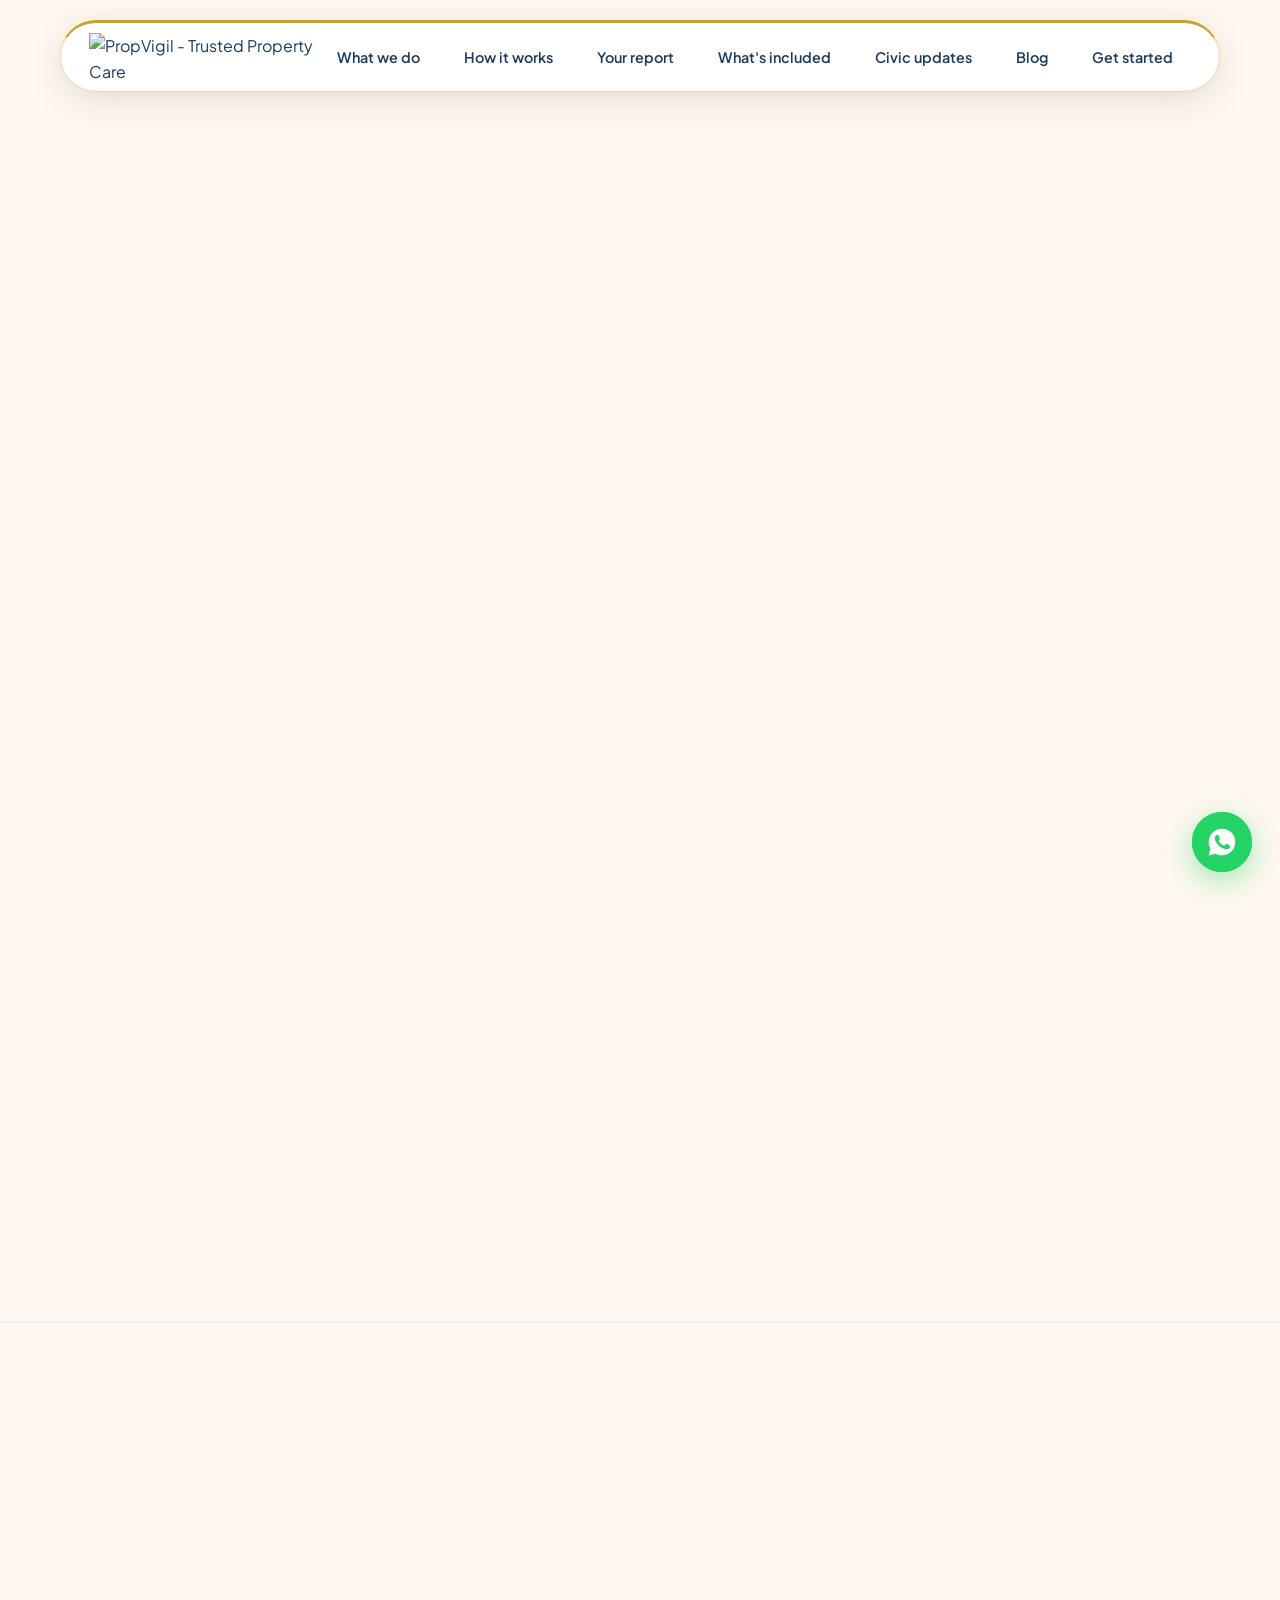
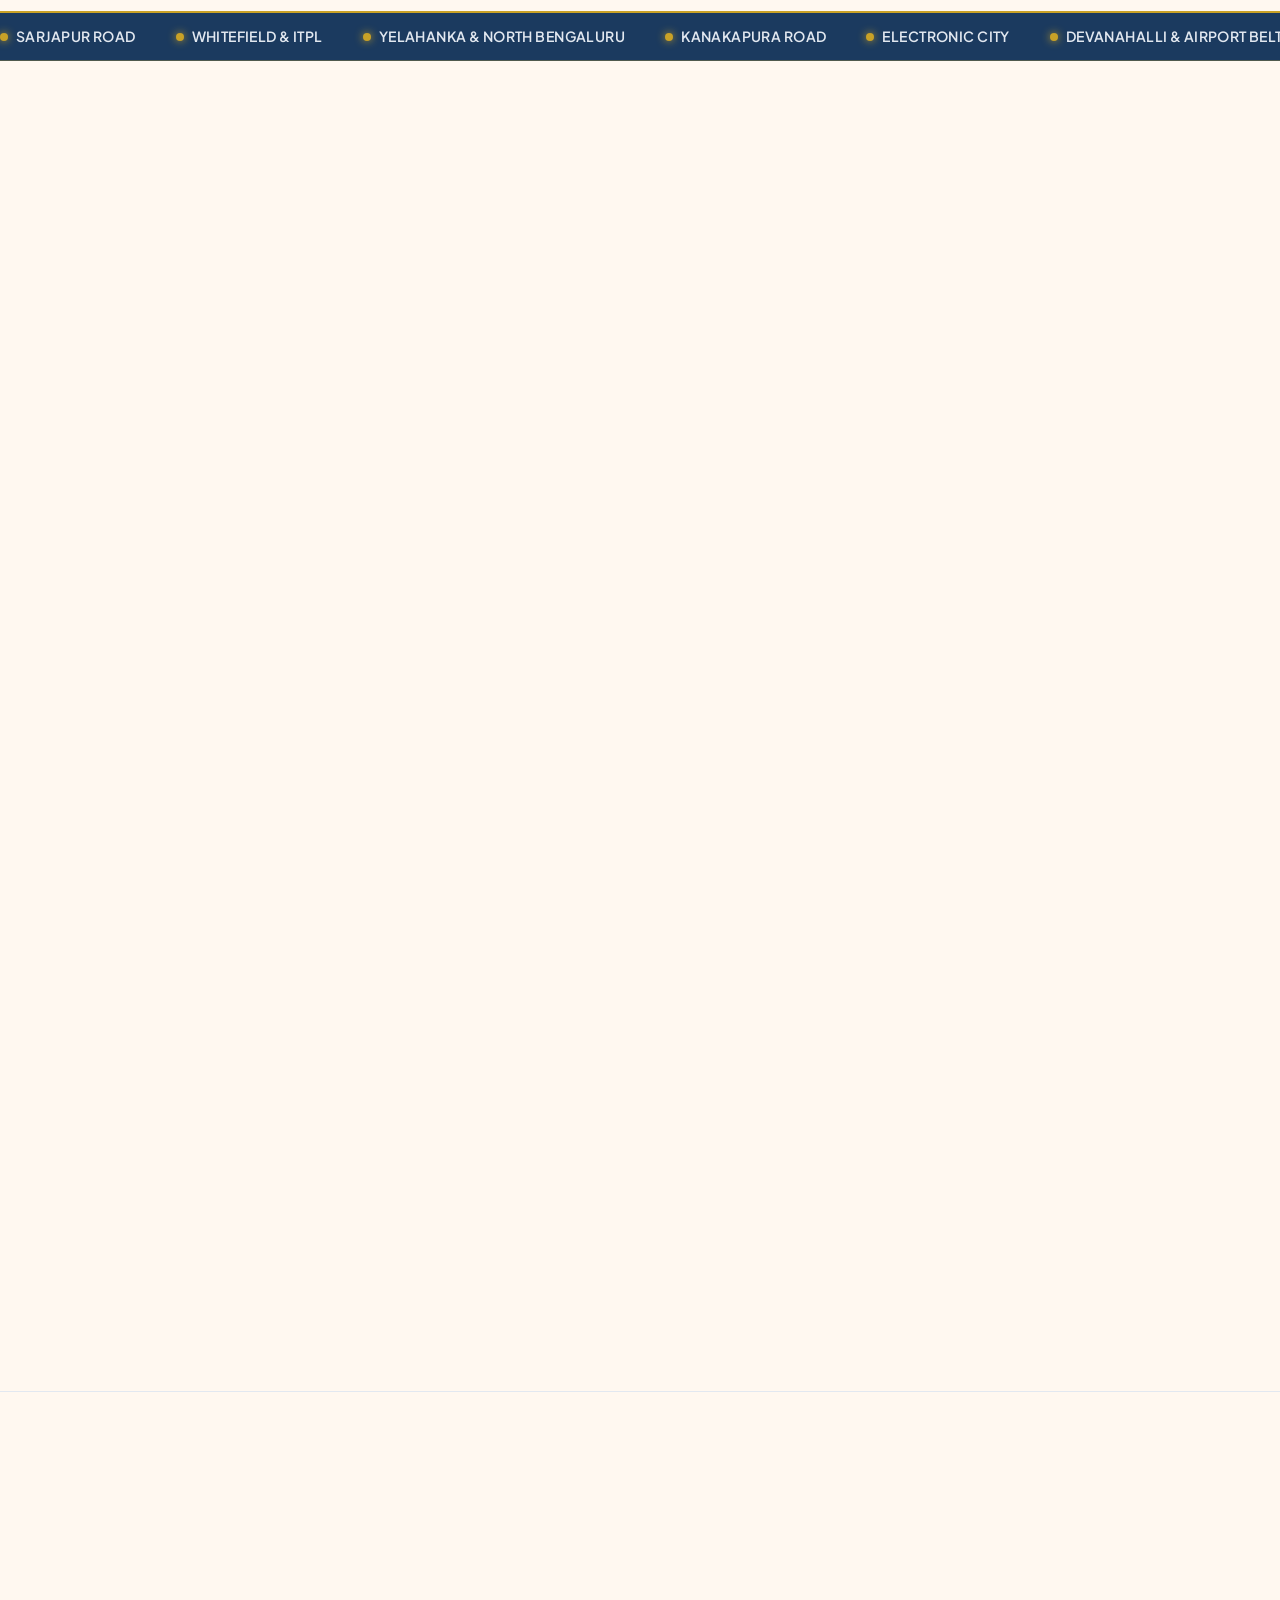
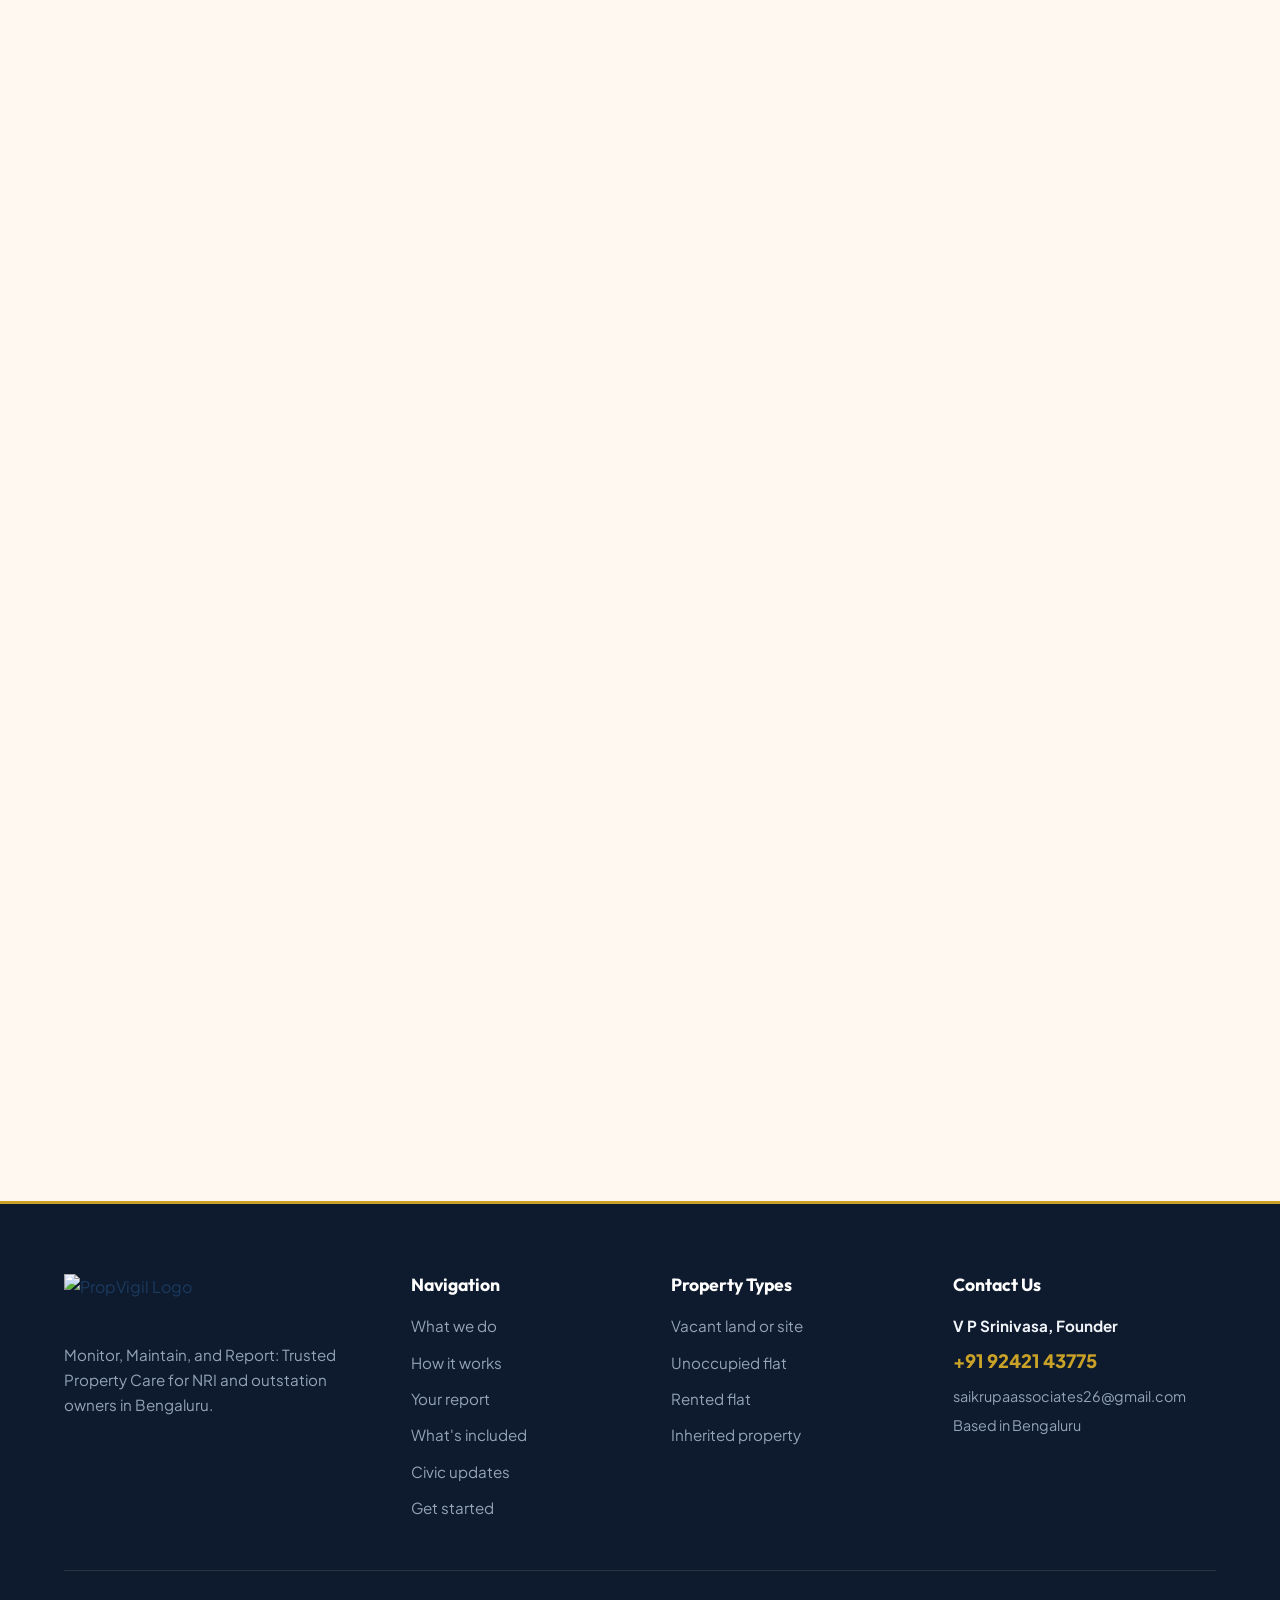
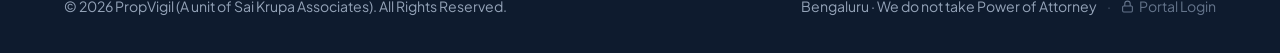
==== commit 8b4173fc: "Initial commit" ====
--- a/index.html
+++ b/index.html
@@ -122,20 +122,20 @@
         <div class="reviews-grid">
           <div class="review-card">
             <div class="review-stars">★★★★★</div>
-            <p class="review-text">"We live in the US and haven't visited Bangalore in three years. PropVigil sends us crisp, timestamped photos and video of our plot every month. Total peace of mind."</p>
-            <div class="review-attribution">Karthik Ramanathan · San Jose, USA · Vacant plot (Sarjapur)</div>
+            <p class="review-text">"Thank you very much, Srinivasa Sir. You gave strong support and helped me get my site cleaned. I am highly grateful to you."</p>
+            <div class="review-attribution">— Padmini Revanna, Chandra Layout</div>
           </div>
 
           <div class="review-card">
             <div class="review-stars">★★★★★</div>
-            <p class="review-text">"Had recurring dumping issues on our site along Kanakapura Road. PropVigil got it cleared, repaired the compound fence, and has kept it completely clean since."</p>
-            <div class="review-attribution">Meera Sundaram · London, UK · Open site (Kanakapura Road)</div>
+            <p class="review-text">"We got your number through friends and contacted you about clearing the overgrown vegetation at our house in Hanumantha Nagar. We never met face to face — the whole job was arranged over a phone call. We were very happy to see the photos and videos sent to us after the entire premises was cleaned. We appreciate the work done by your organisation, and the trust we placed in you over just a phone call was well honoured. Thank you 🙏"</p>
+            <div class="review-attribution">— Swarna Murthy, Hanumantha Nagar</div>
           </div>
 
           <div class="review-card">
             <div class="review-stars">★★★★★</div>
-            <p class="review-text">"The fixed camera angles make it obvious if anything changes. Real relief having a named person actually inspecting the flat and checking society notices."</p>
-            <div class="review-attribution">Anand Venkat · Dubai, UAE · Unoccupied flat (Whitefield)</div>
+            <p class="review-text">"Prompt, professional and excellent service. The work was carried out on time and to our expectations. Thanks to the PropVigil team."</p>
+            <div class="review-attribution">— Vinod, JP Nagar 9th Phase</div>
           </div>
         </div>
       </div>
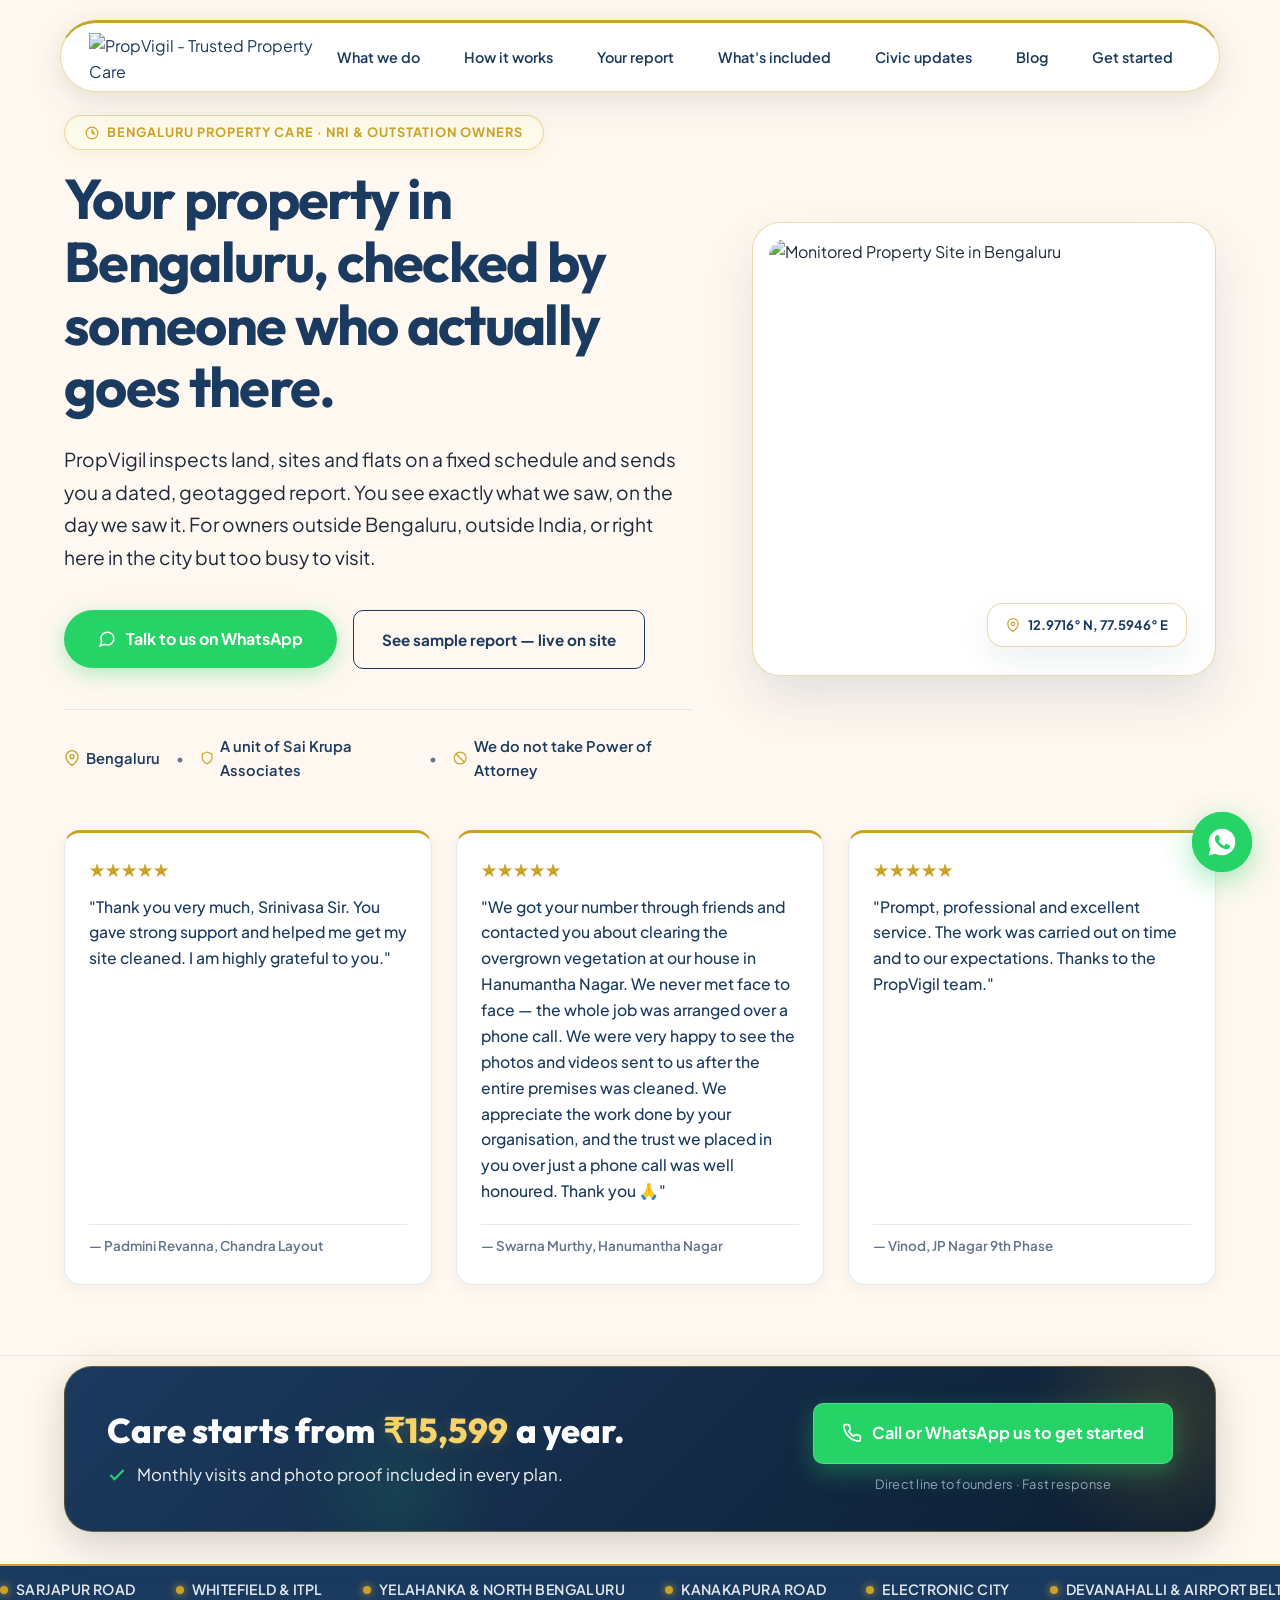
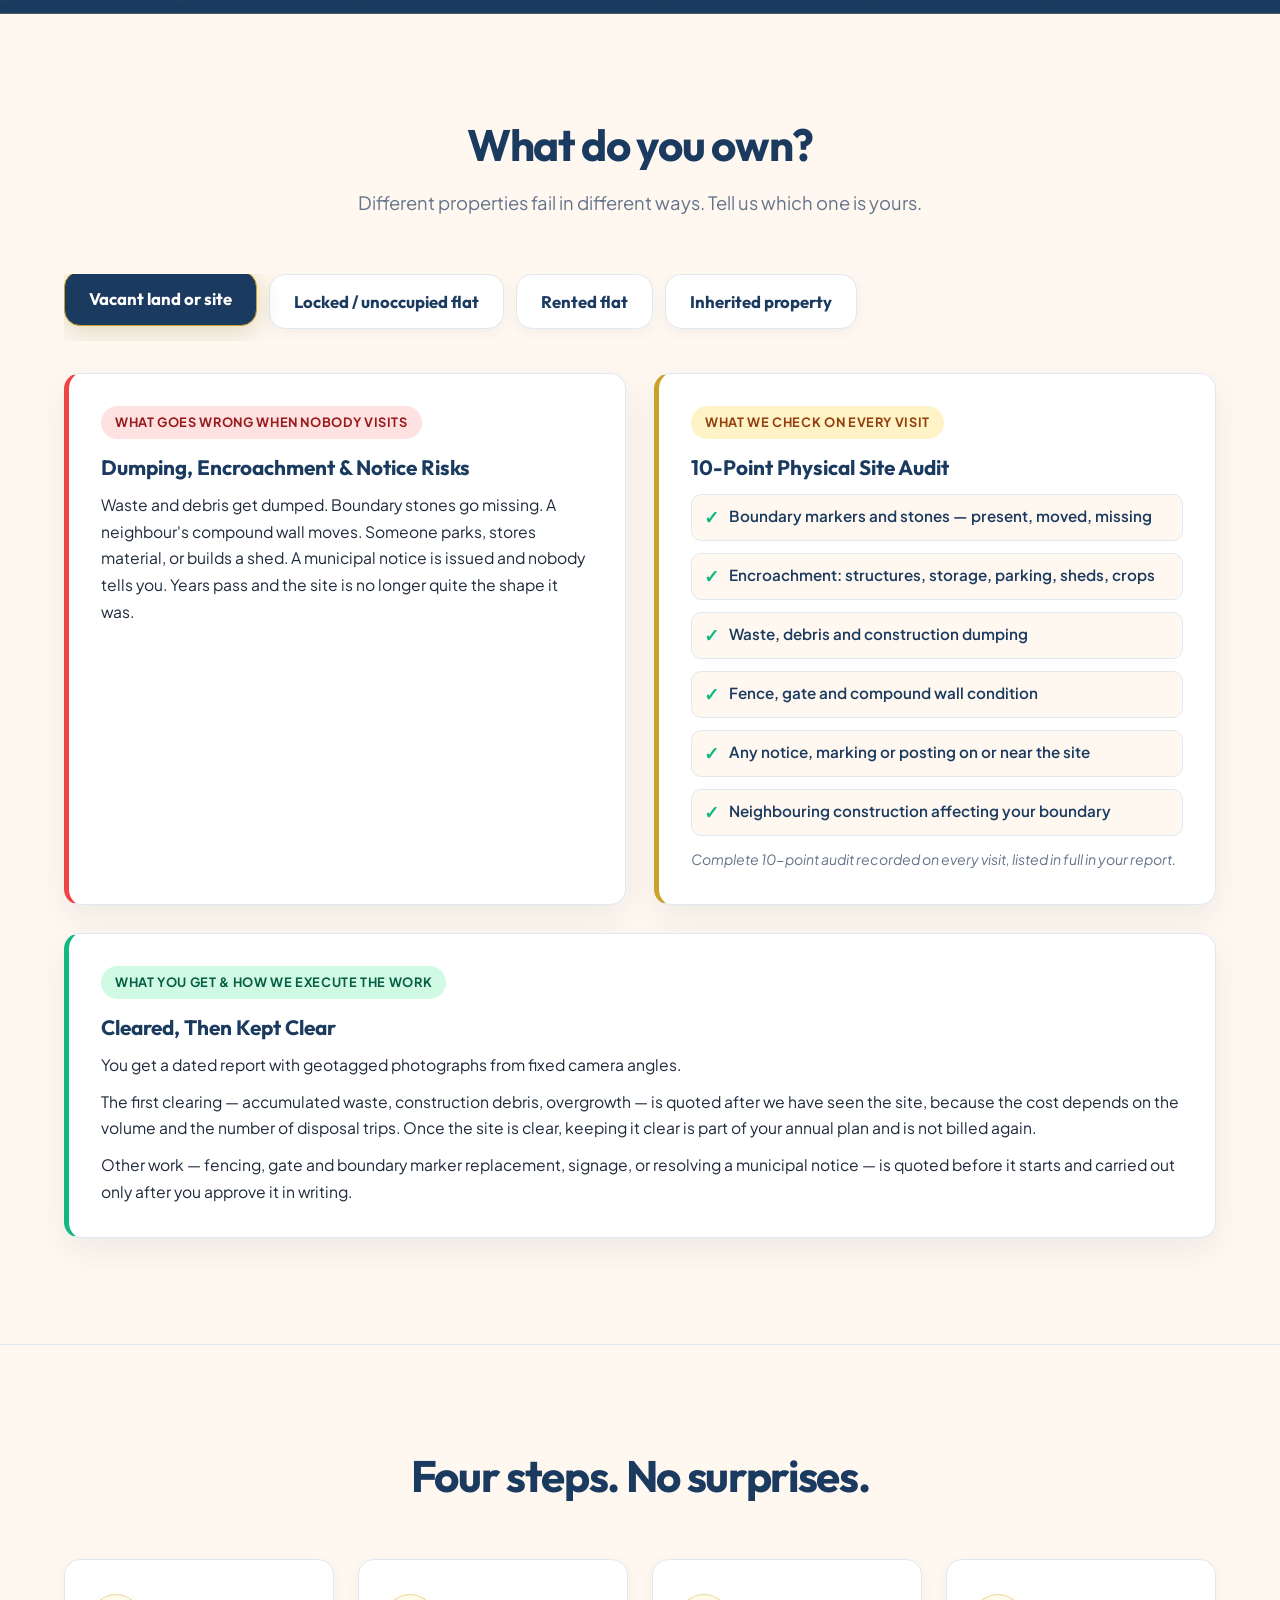
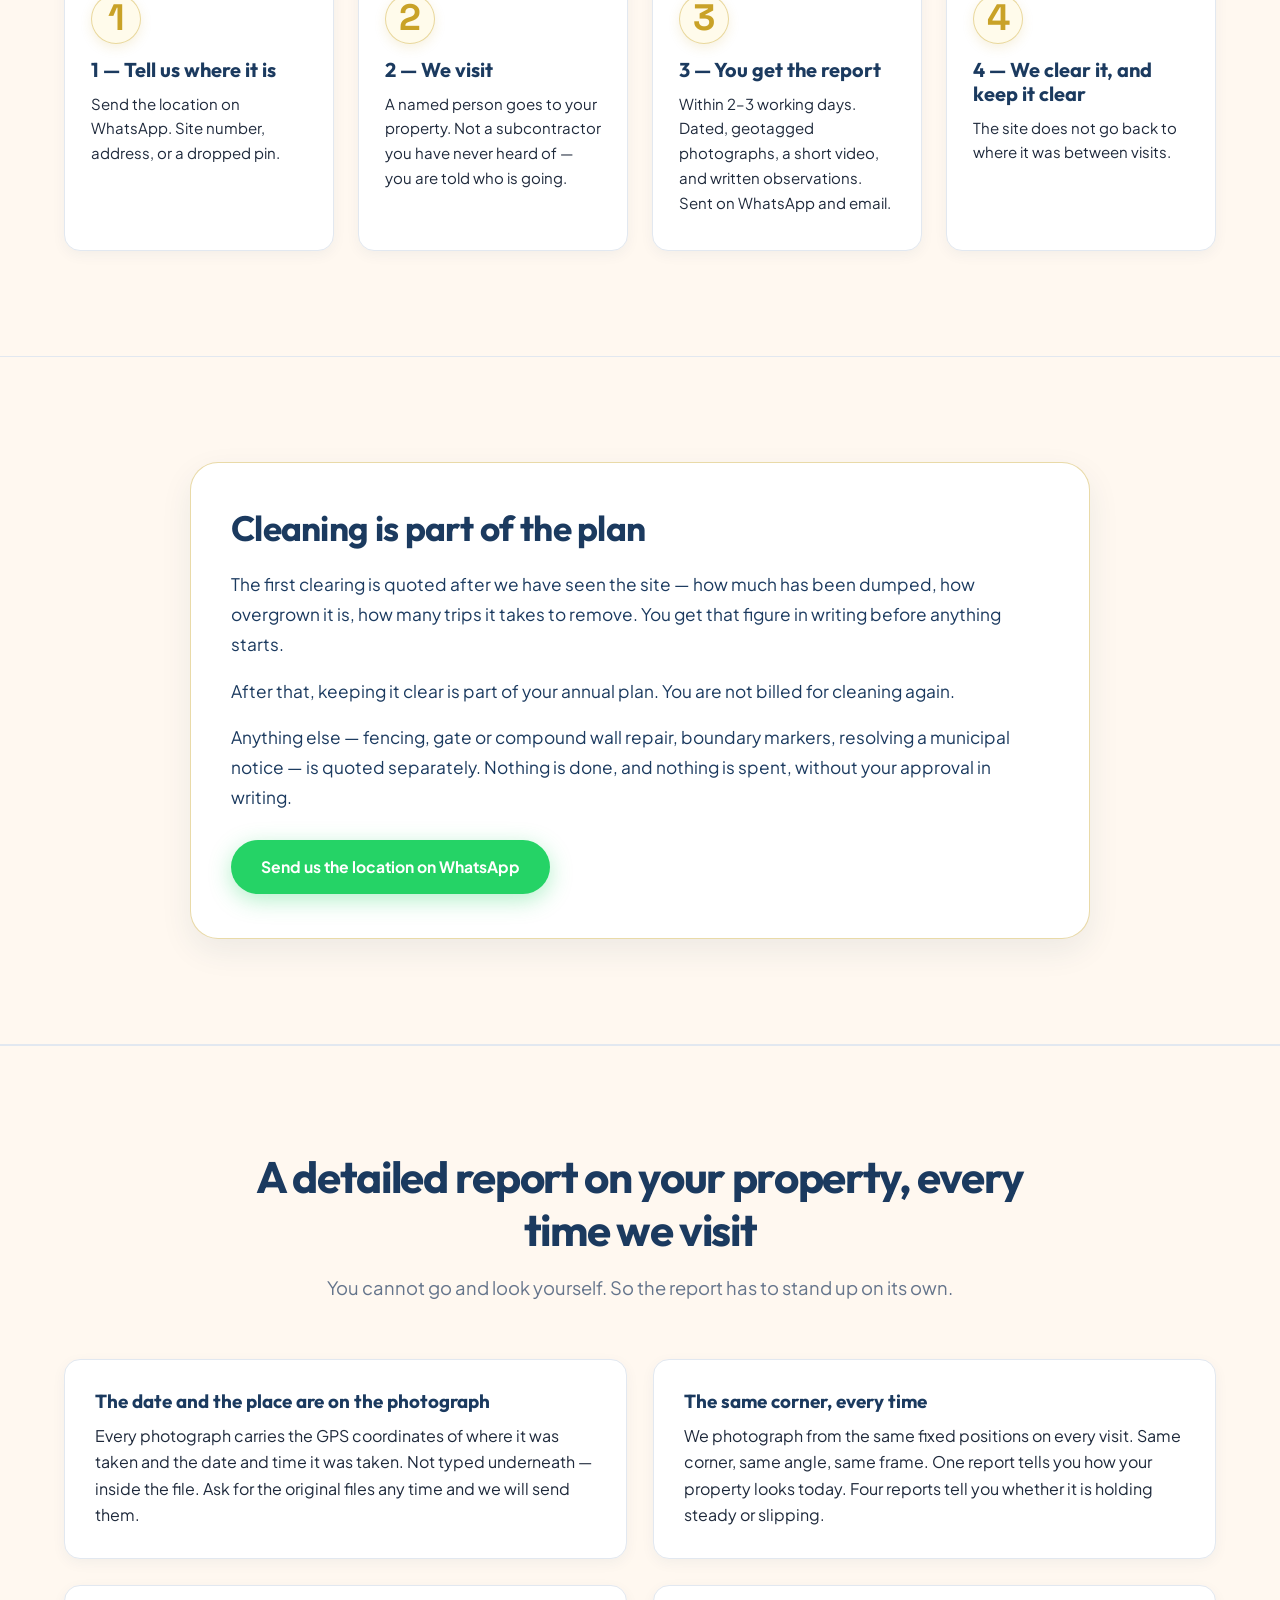
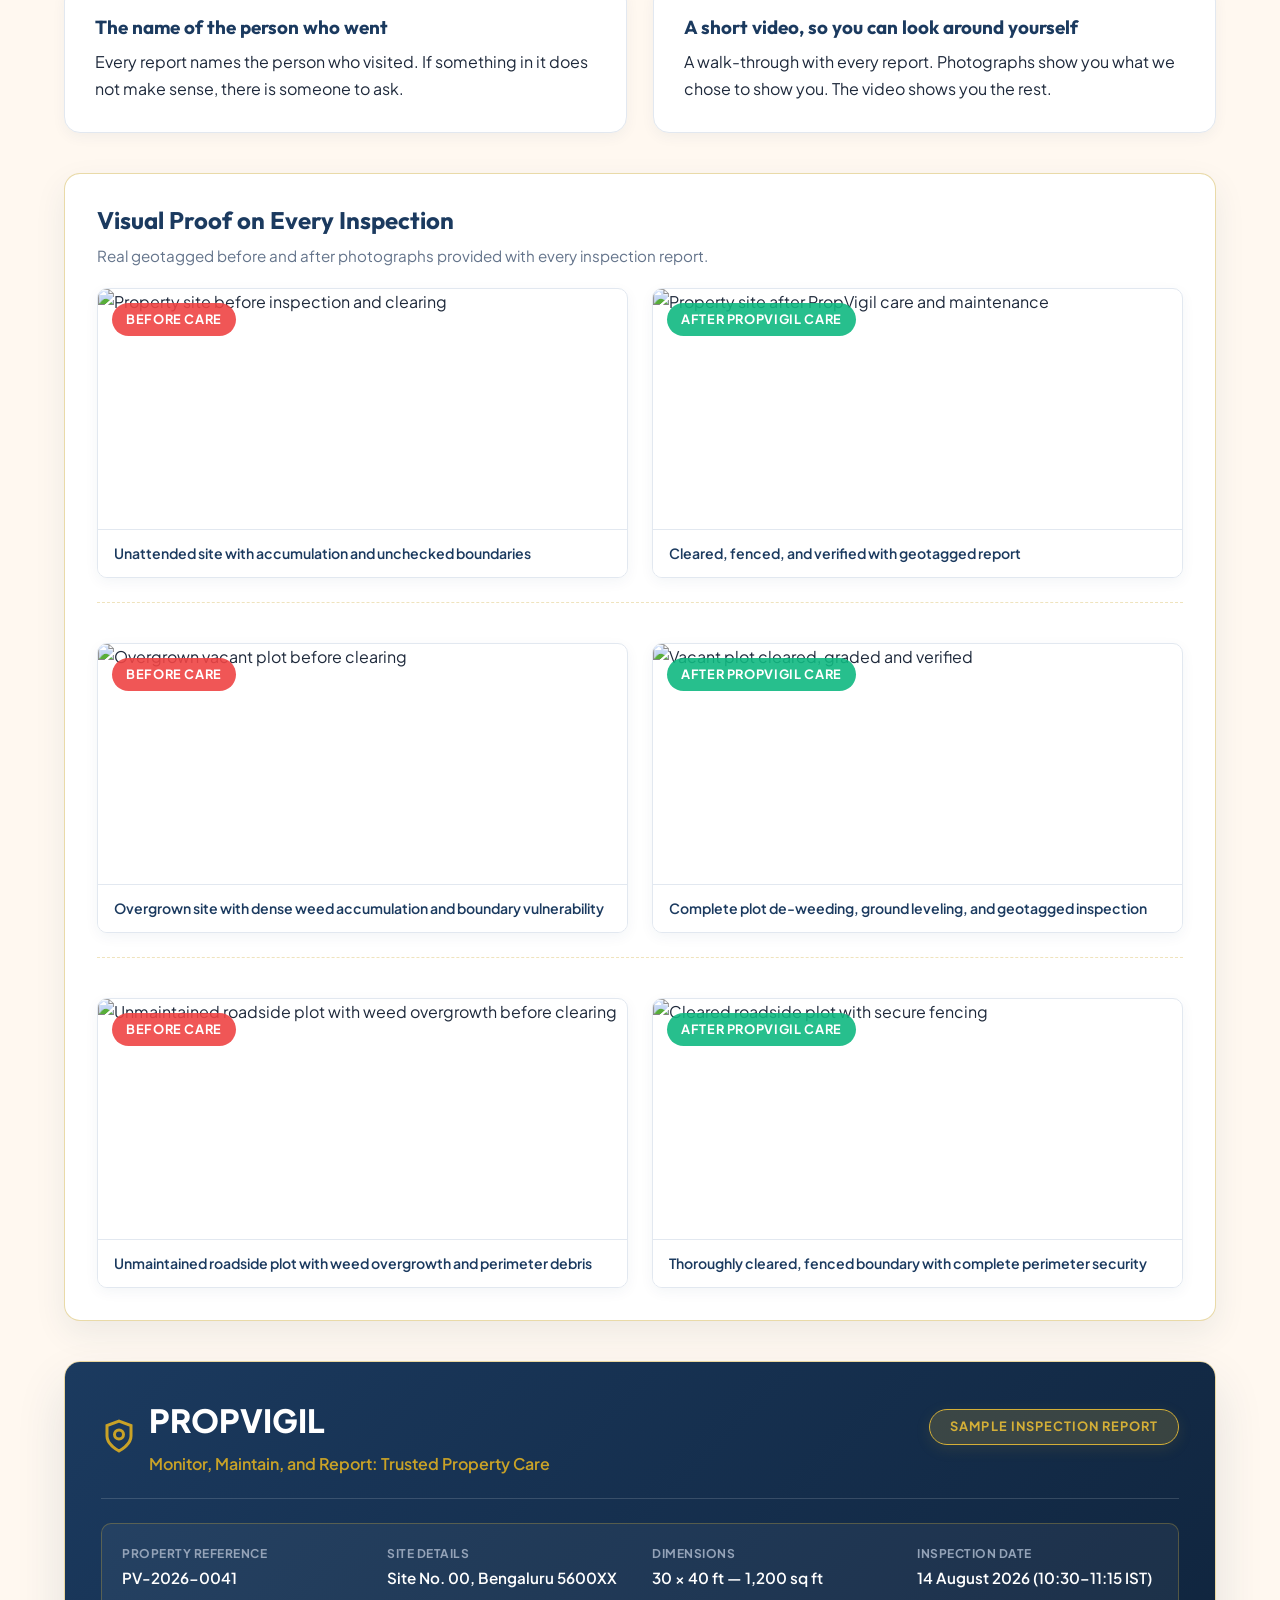
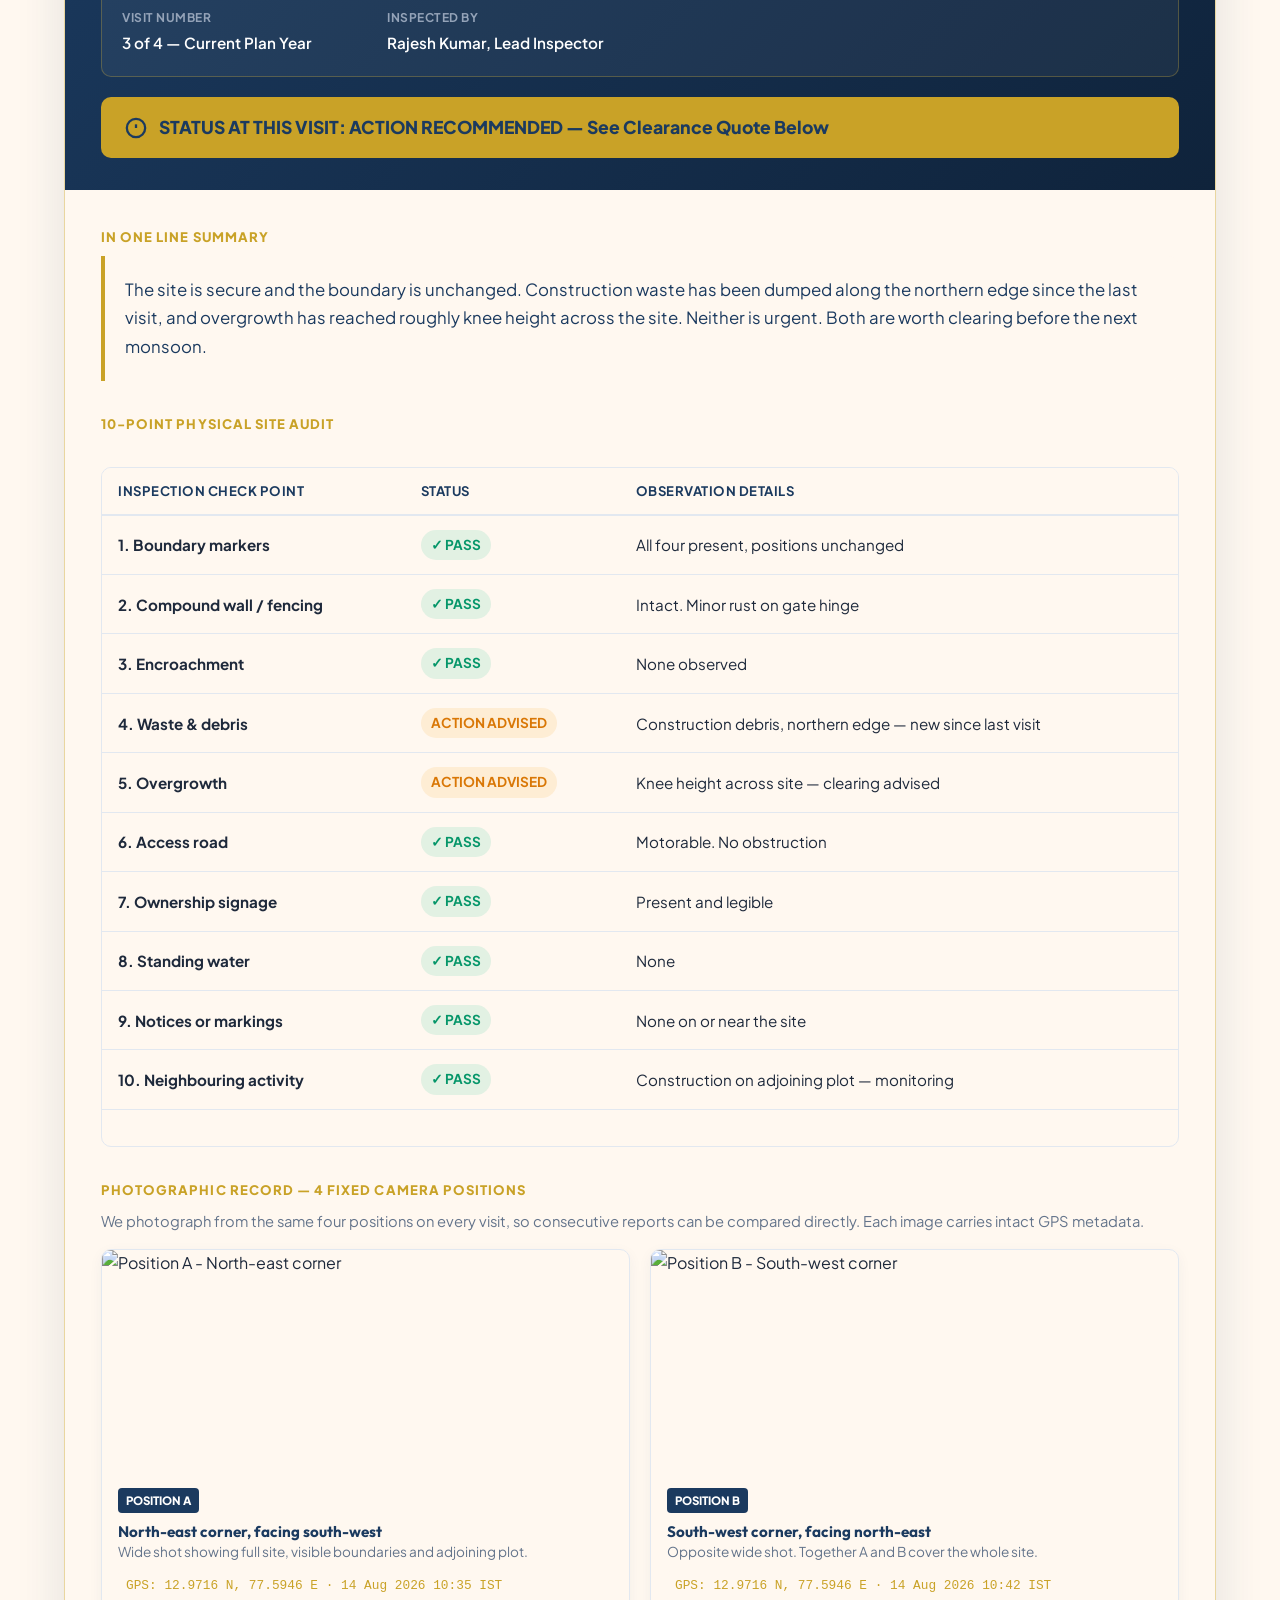
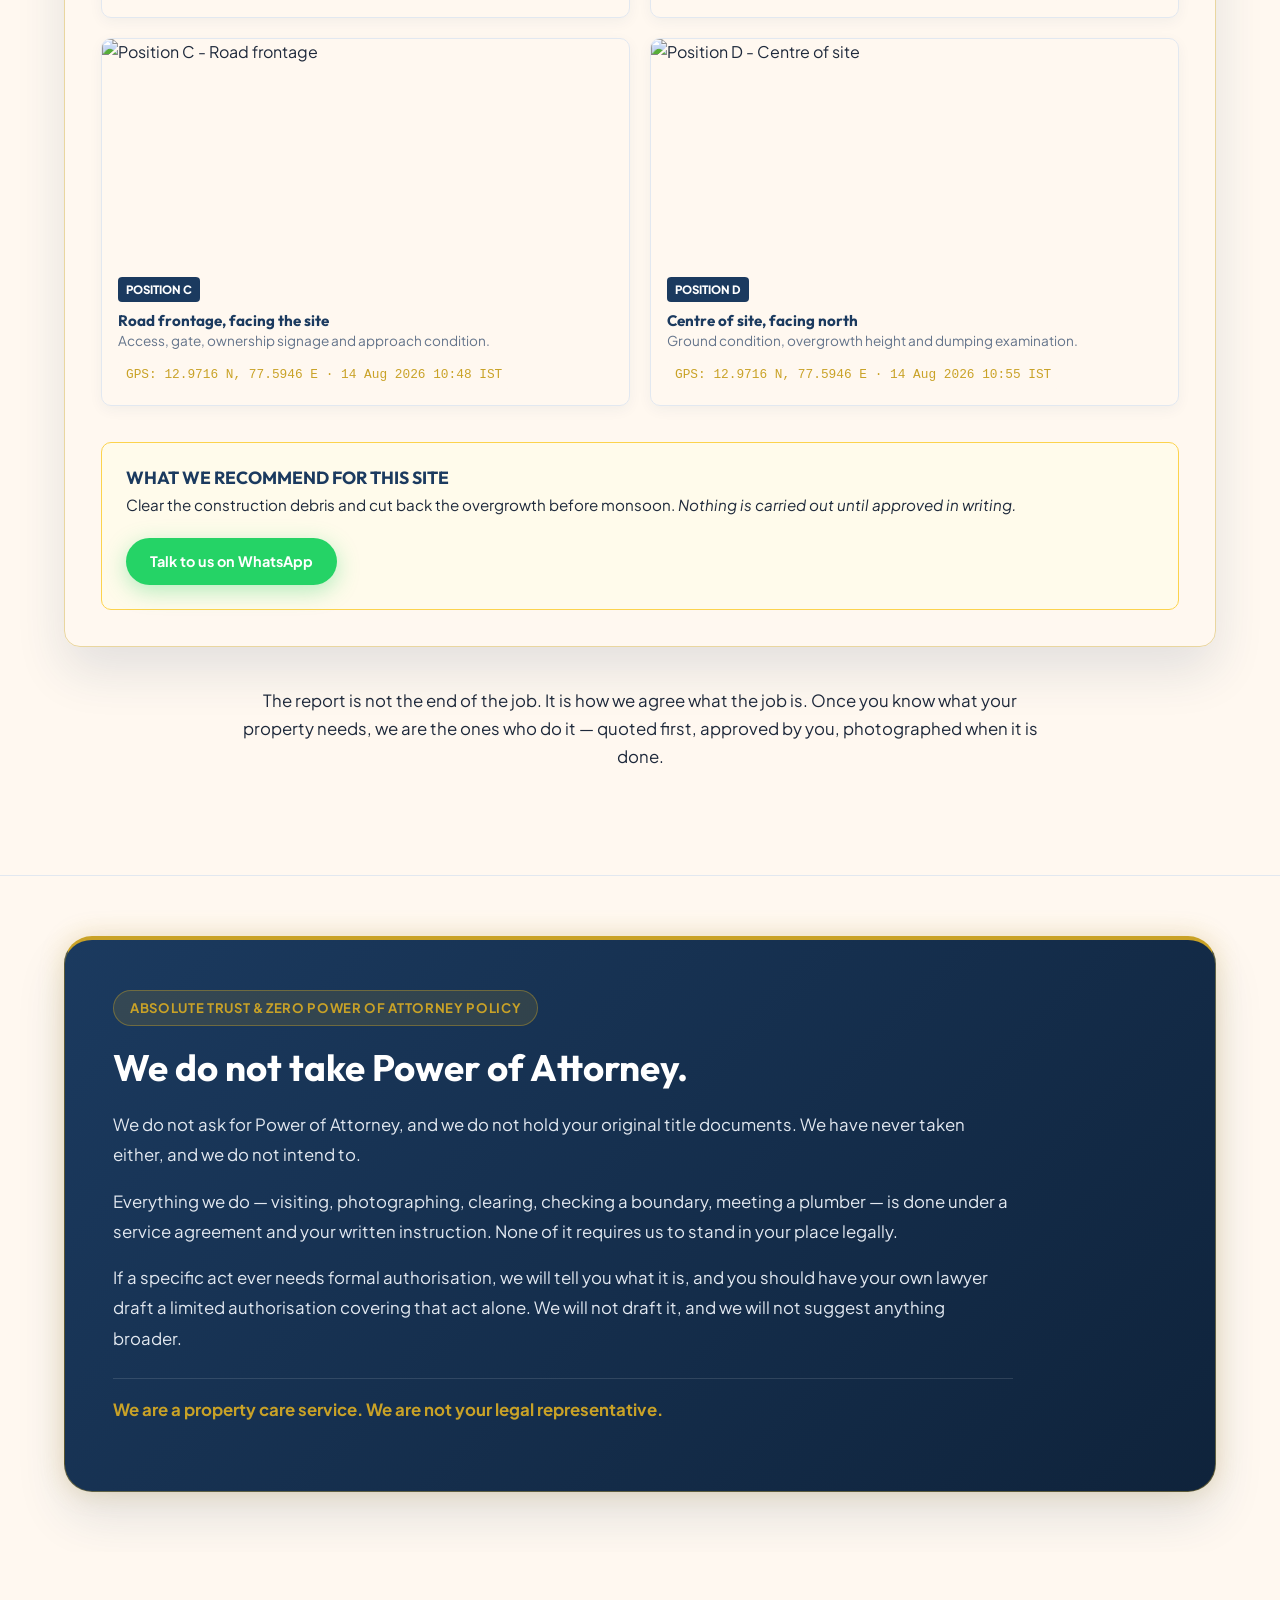
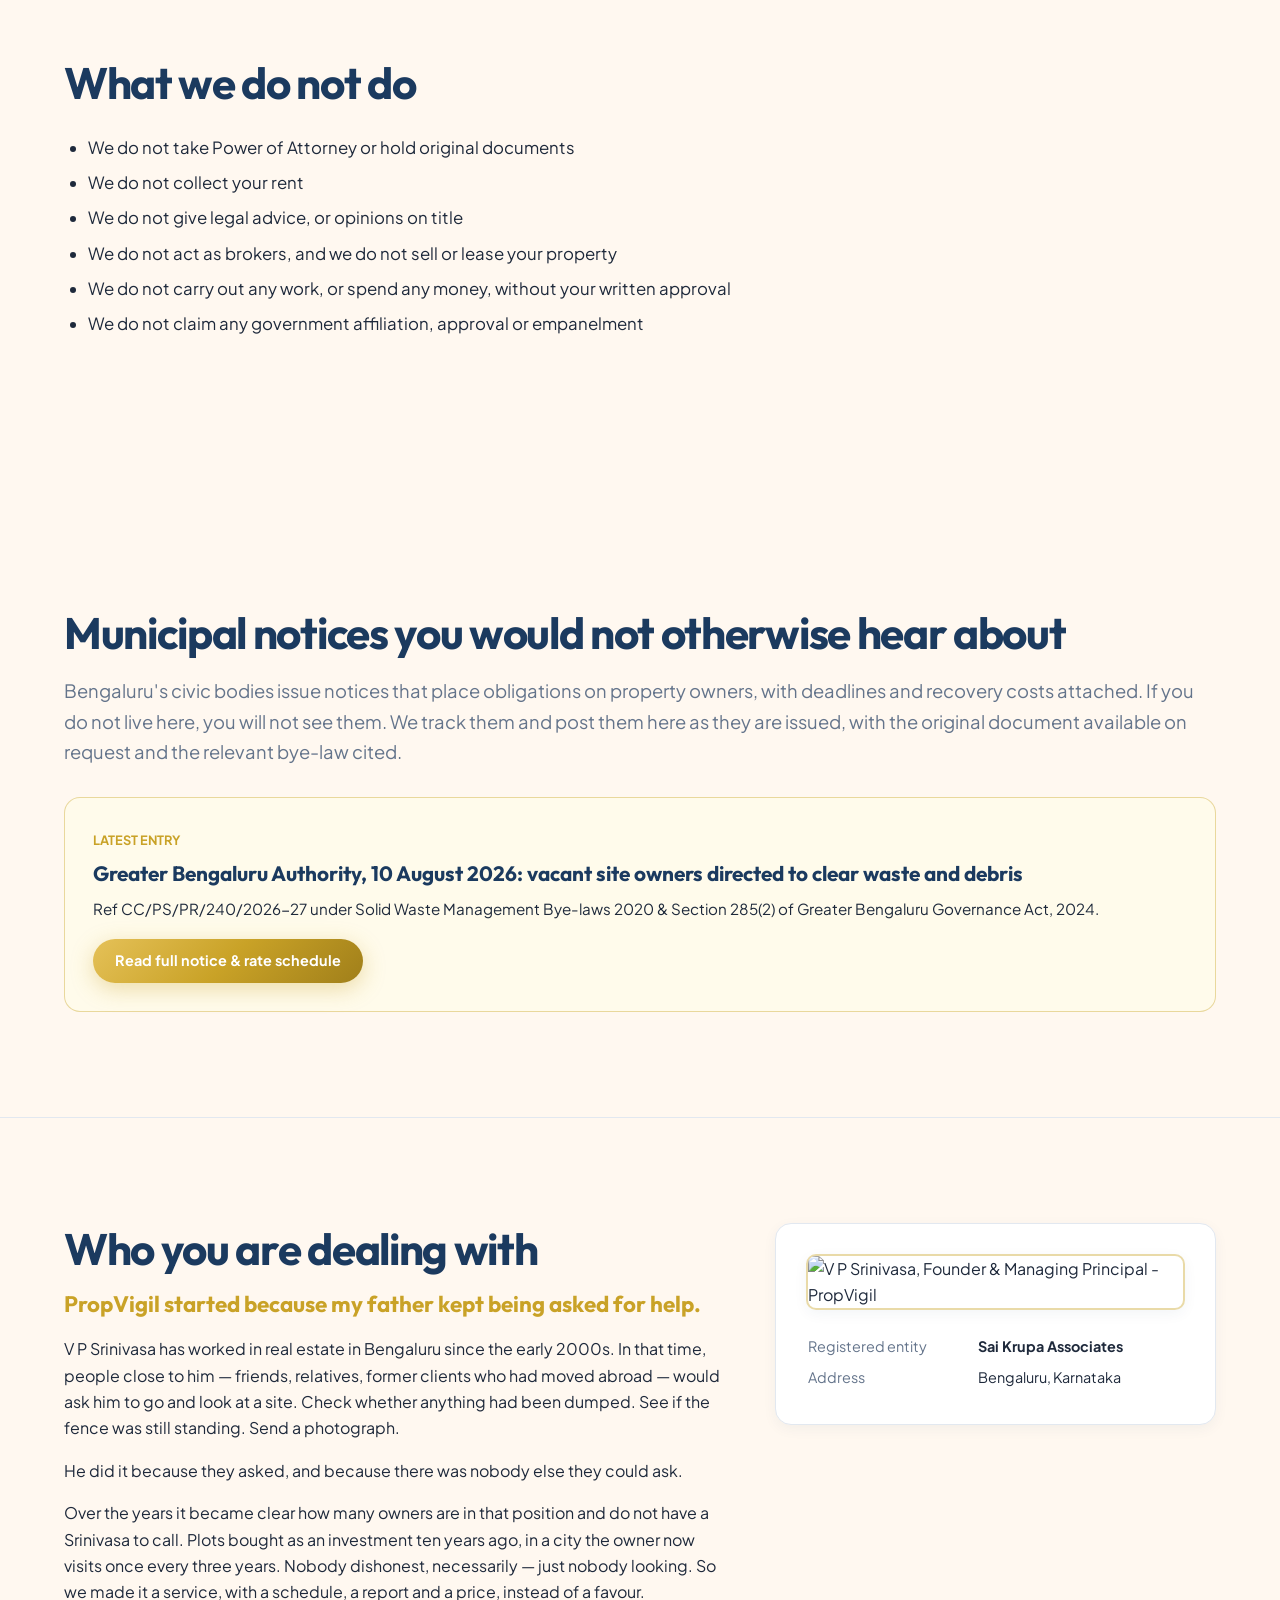
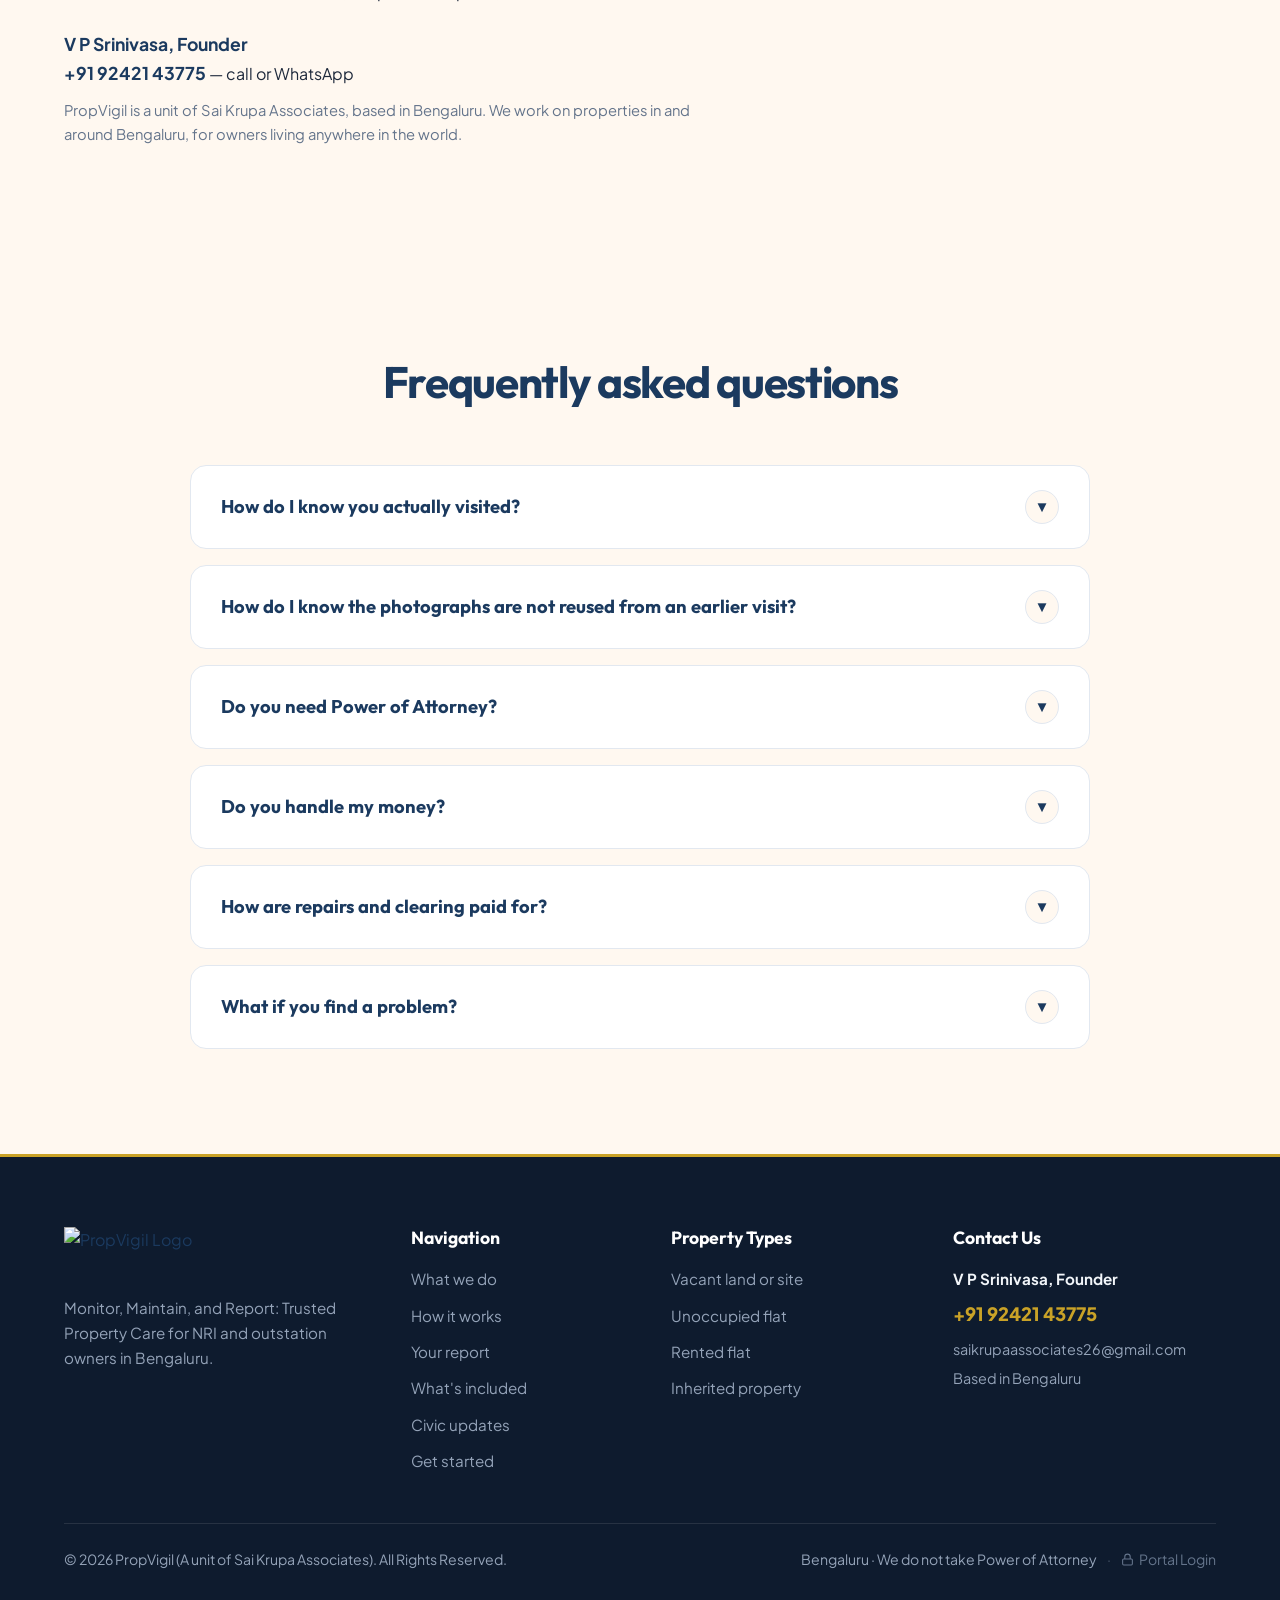
==== commit e195ff12: "Update hero subheading and pricing card copy" ====
--- a/index.html
+++ b/index.html
@@ -72,7 +72,7 @@
           </h1>
 
           <p class="hero-subheading">
-            PropVigil inspects land, sites and flats on a fixed schedule and sends you a dated, geotagged report. You see exactly what we saw, on the day we saw it. For owners living outside Bengaluru and outside India.
+            PropVigil inspects land, sites and flats on a fixed schedule and sends you a dated, geotagged report. You see exactly what we saw, on the day we saw it. For owners outside Bengaluru, outside India, or right here in the city but too busy to visit.
           </p>
 
           <div class="hero-buttons">
@@ -147,22 +147,13 @@
     <div class="container">
       <div class="pricing-highlight-card">
         <div class="pricing-highlight-content">
-          <div class="pricing-badge">
-            <svg width="14" height="14" viewBox="0 0 24 24" fill="none" stroke="currentColor" stroke-width="2.5"><circle cx="12" cy="12" r="10"/><path d="M12 6v12M17 10H9.5a3.5 3.5 0 1 0 0 7h5"/></svg>
-            <span>All-Inclusive Fixed Annual Plan</span>
-          </div>
           <h2 class="pricing-highlight-headline">
-            <span class="pricing-amount">₹15,599</span>
-            <span class="pricing-headline-sub">a year. Any plot size.</span>
+            Care starts from <span class="pricing-amount">₹15,599</span> a year.
           </h2>
           <p class="pricing-highlight-line">
             <svg width="20" height="20" viewBox="0 0 24 24" fill="none" stroke="currentColor" stroke-width="2.5"><polyline points="20 6 9 17 4 12"/></svg>
-            <span>Monthly visits, safety checks, and photos and videos as proof after every visit.</span>
+            <span>Monthly visits and photo proof included in every plan.</span>
           </p>
-          <div class="pricing-cleaning-line">
-            <svg width="15" height="15" viewBox="0 0 24 24" fill="none" stroke="currentColor" stroke-width="2.2"><circle cx="12" cy="12" r="10"/><line x1="12" y1="16" x2="12" y2="12"/><line x1="12" y1="8" x2="12.01" y2="8"/></svg>
-            <span>Cleaning through the year is quoted per site.</span>
-          </div>
         </div>
         <div class="pricing-highlight-actions">
           <a href="https://wa.me/919242143775?text=Hi%20PropVigil%2C%20I%20want%20to%20get%20started%20with%20the%20%E2%82%B915%2C599%2Fyear%20property%20care%20plan." target="_blank" class="btn btn-pricing-cta">
--- a/css/style.css
+++ b/css/style.css
@@ -3723,7 +3723,7 @@
   font-size: 1.05rem;
   line-height: 1.55;
   color: #F1F5F9;
-  margin-bottom: 12px;
+  margin-bottom: 0;
   display: flex;
   align-items: flex-start;
   gap: 10px;
